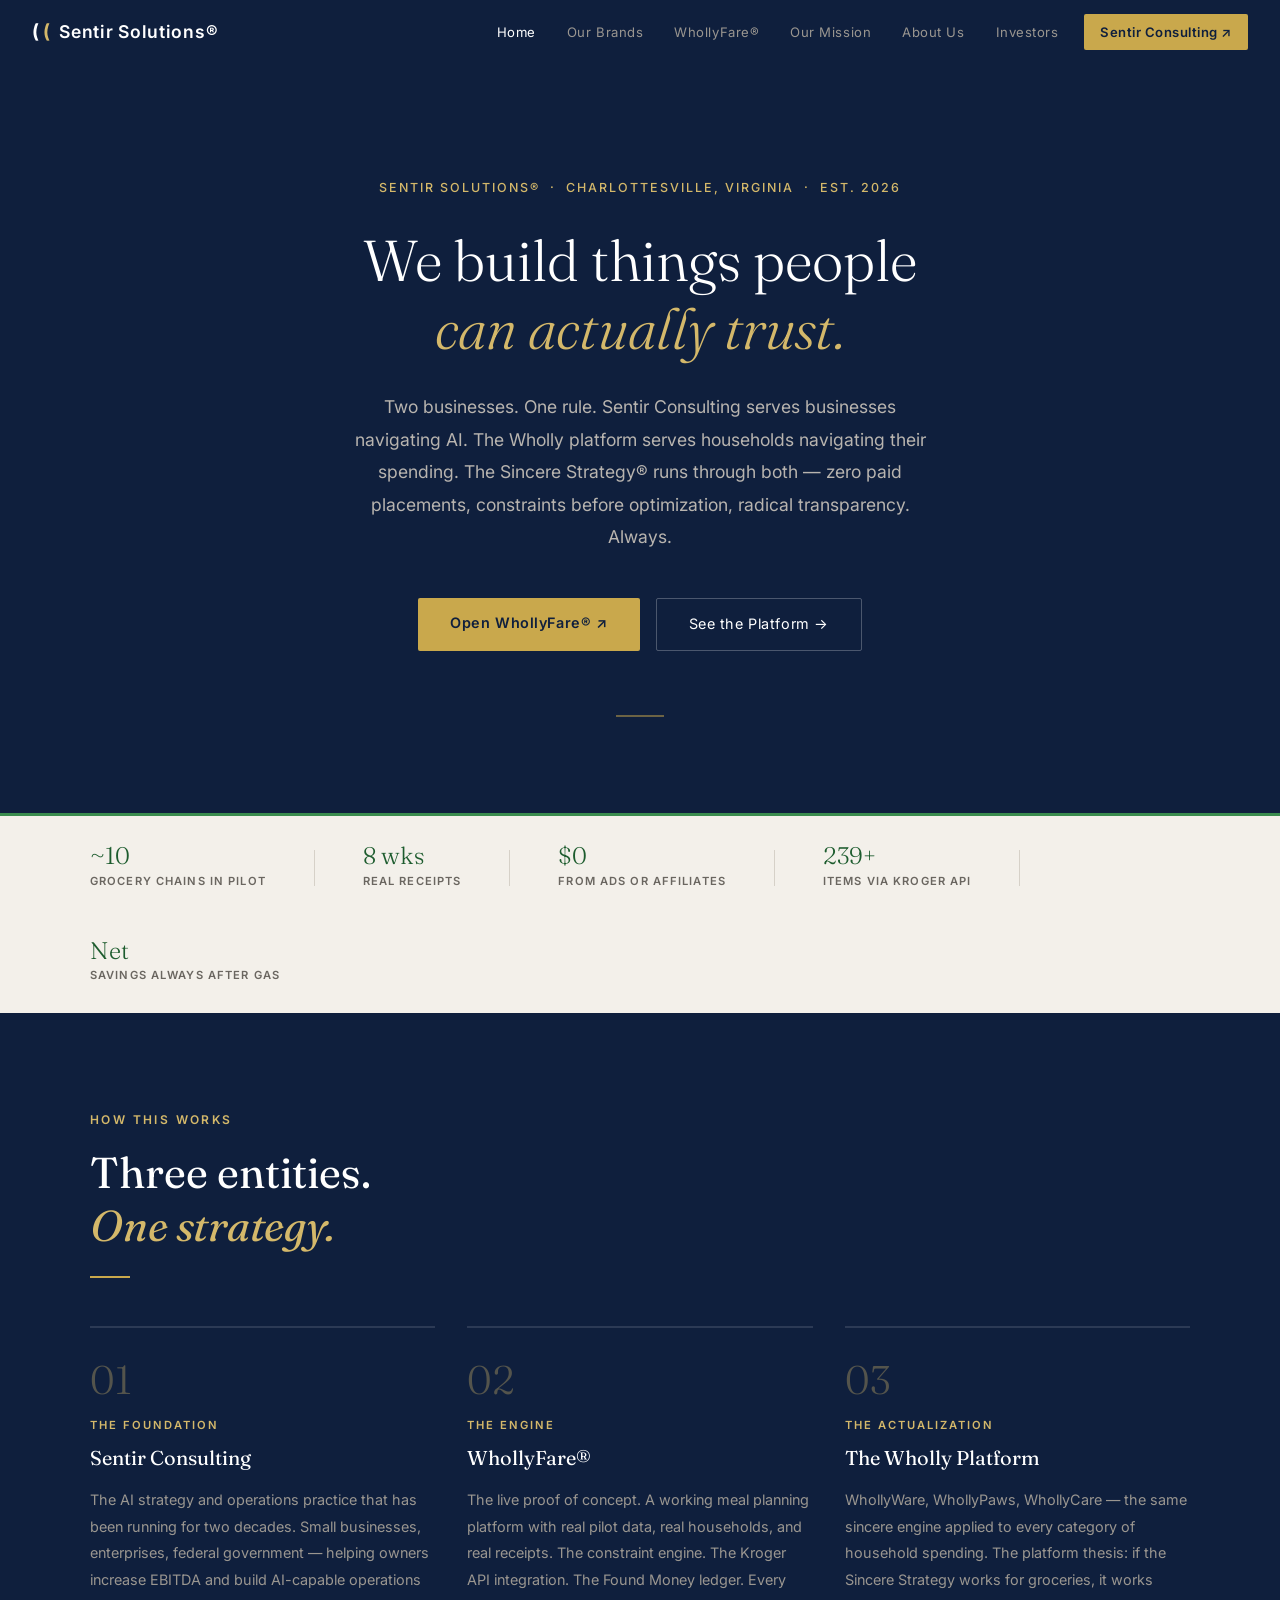
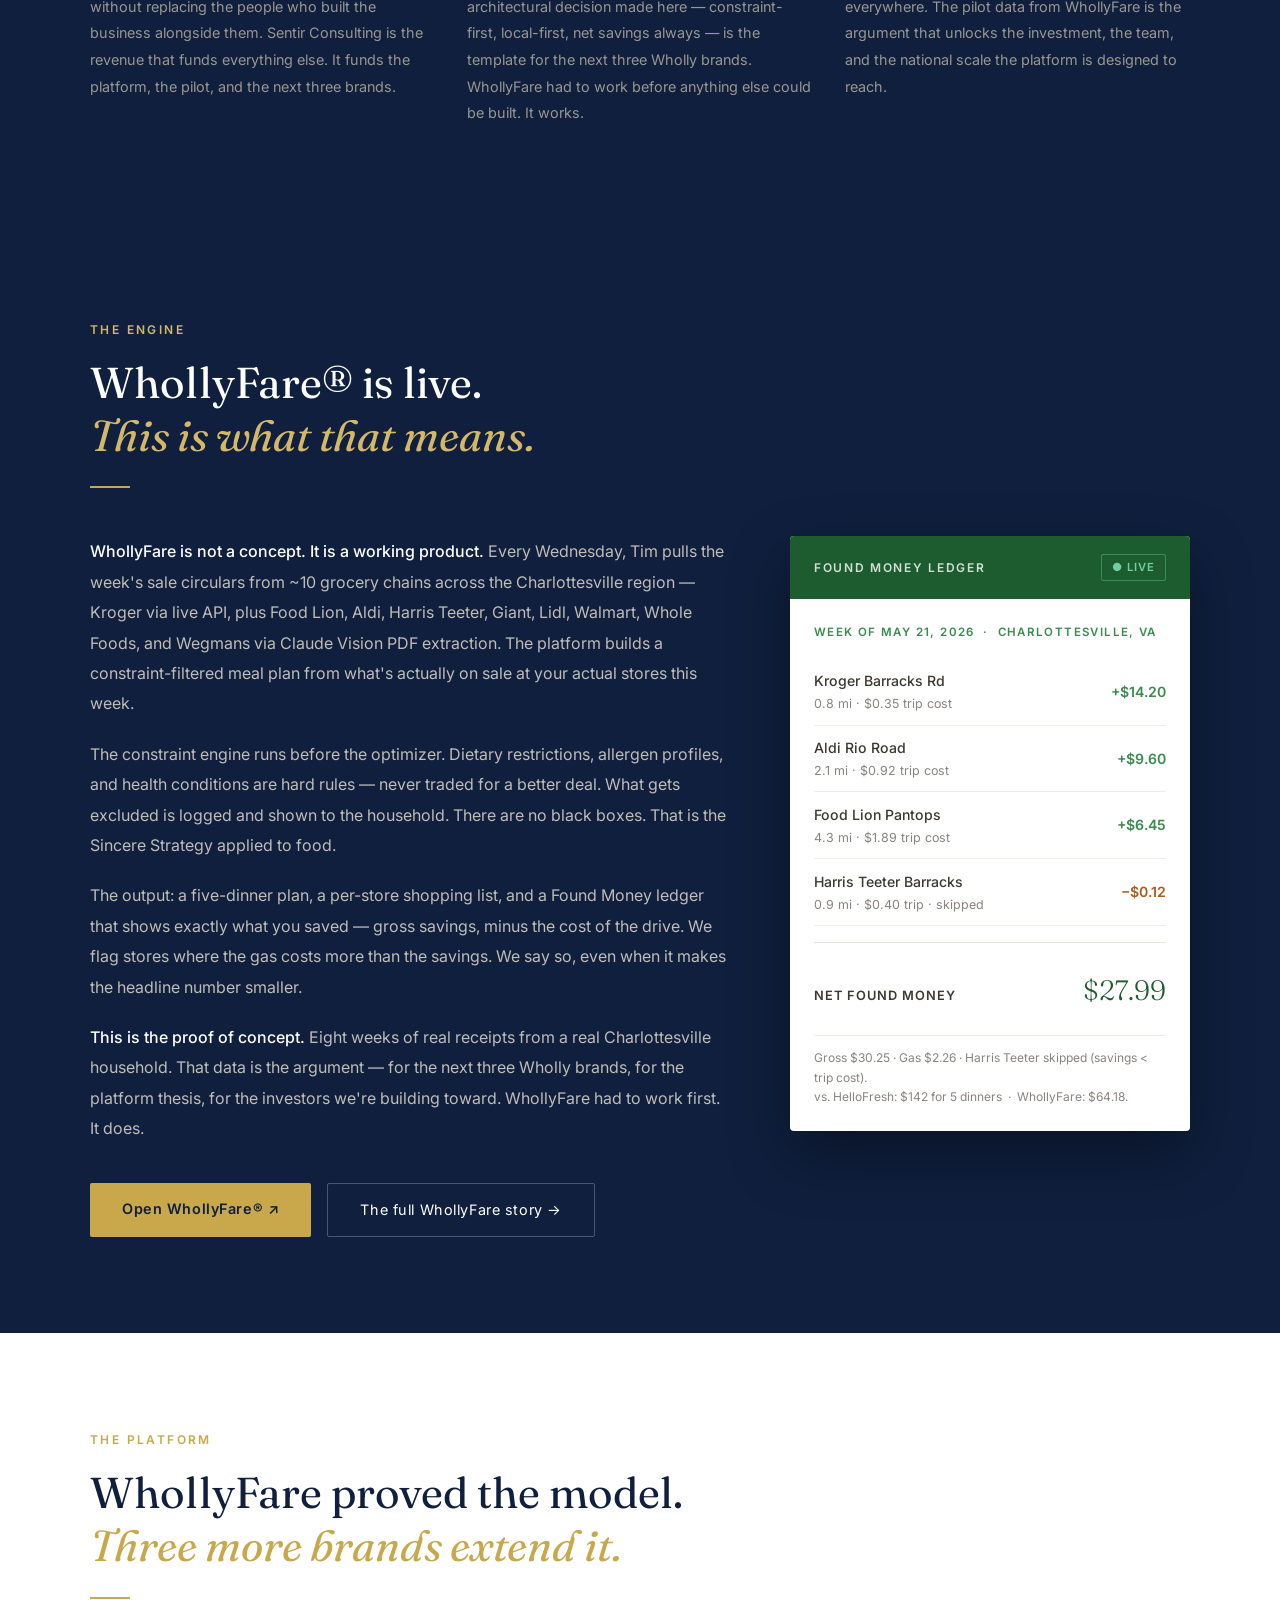
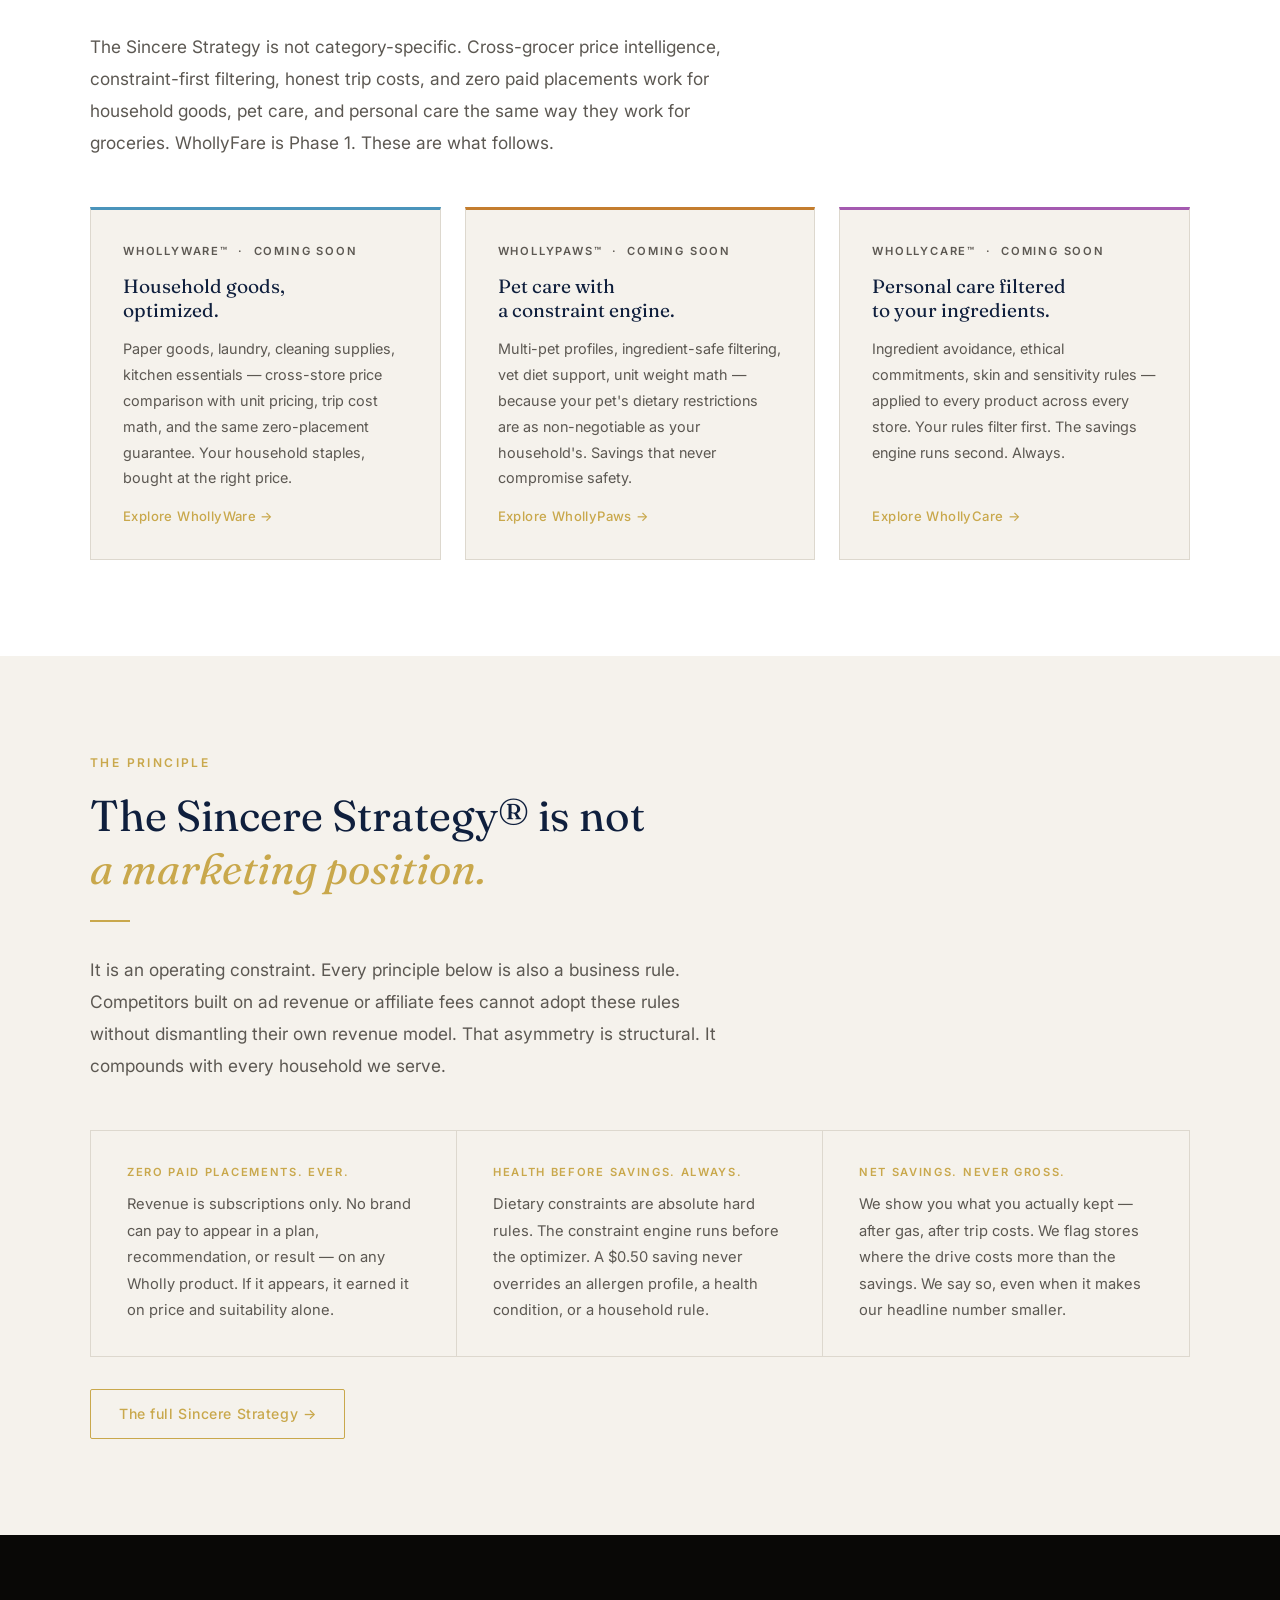
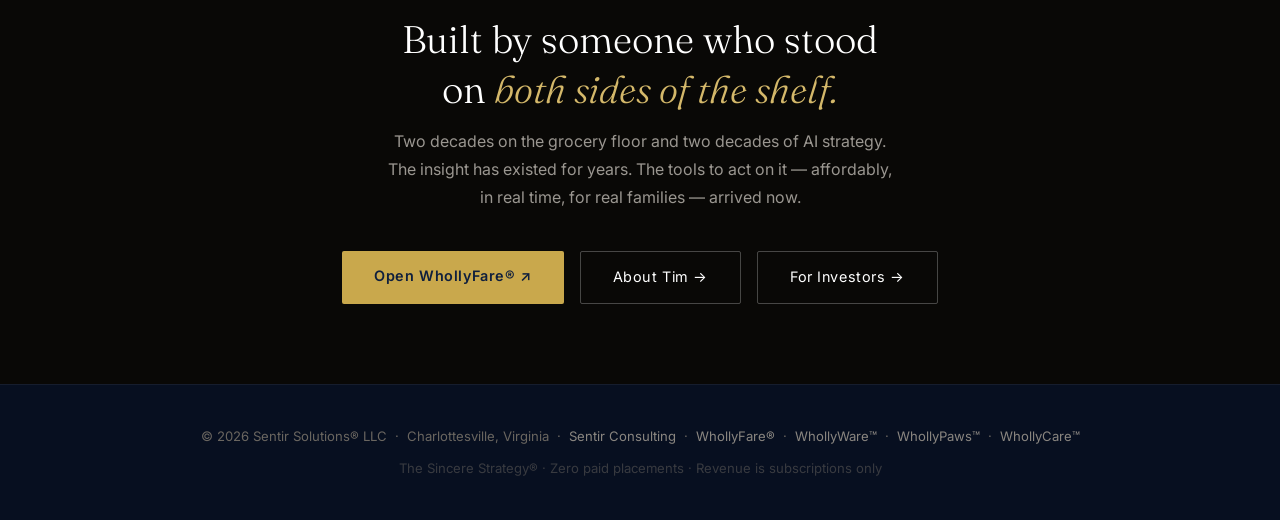
==== index.html @ 0b19262d "Mission: Magnifica Humanitas proof point — convergence, AI orchestrators, institutional knowledge ga" ====
<!DOCTYPE html>
<html lang="en">
<head>
  <meta charset="UTF-8" />
  <meta name="viewport" content="width=device-width, initial-scale=1.0" />
  <title>Sentir Solutions® — We build things people can actually trust.</title>
  <meta name="description" content="Two businesses. One rule. The Sincere Strategy® runs through both — zero paid placements, constraints before optimization, radical transparency. Always." />
  <link rel="preconnect" href="https://fonts.googleapis.com" />
  <link rel="preconnect" href="https://fonts.gstatic.com" crossorigin />
  <link href="https://fonts.googleapis.com/css2?family=Fraunces:ital,opsz,wght@0,9..144,300;0,9..144,400;0,9..144,600;1,9..144,300&family=Inter:wght@300;400;500;600&display=swap" rel="stylesheet" />
  <link rel="stylesheet" href="css/styles.css" />
  <link rel="stylesheet" href="css/spa.css" />
</head>
<body>

  <!-- NAV -->
  <nav>
    <a class="nav-logo" href="#" data-section="home">
      <span class="mark-pipe1">(</span><span class="mark-pipe2">(</span> Sentir Solutions®
    </a>
    <div class="nav-links">
      <a href="#" class="nav-link active" data-section="home">Home</a>
      <a href="#" class="nav-link" data-section="brands">Our Brands</a>
      <a href="#" class="nav-link" data-section="whollyfare">WhollyFare®</a>
      <a href="#" class="nav-link" data-section="mission">Our Mission</a>
      <a href="#" class="nav-link" data-section="about">About Us</a>
      <a href="#" class="nav-link" data-section="investors">Investors</a>
      <a href="https://sentirsolutions.github.io/sentir-consulting-site/" class="nav-link cta" target="_blank" rel="noopener">Sentir Consulting ↗</a>
    </div>
    <button class="nav-hamburger" id="nav-hamburger" aria-label="Open menu" aria-expanded="false">☰</button>
    <div class="nav-mobile-menu" id="nav-mobile-menu">
      <a href="#" data-section="home">Home</a>
      <a href="#" data-section="brands">Our Brands</a>
      <a href="#" data-section="whollyfare">WhollyFare®</a>
      <a href="#" data-section="mission">Our Mission</a>
      <a href="#" data-section="about">About Us</a>
      <a href="#" data-section="investors">Investors</a>
      <a href="https://sentirsolutions.github.io/sentir-consulting-site/" class="mob-cta" target="_blank" rel="noopener">Sentir Consulting ↗</a>
    </div>
  </nav>

  <!-- QUICK JUMP BAR (brands section only) -->
  <div class="quick-jump" id="quickJump">
    <span class="qj-label">Jump to</span>
    <a href="#brand-fare" class="qj-link fare">WhollyFare®</a>
    <a href="#brand-ware" class="qj-link ware">WhollyWare™</a>
    <a href="#brand-paws" class="qj-link paws">WhollyPaws™</a>
    <a href="#brand-care" class="qj-link care">WhollyCare™</a>
    <a href="#consulting" class="qj-link consulting">Consulting</a>
  </div>

  <!-- ═══════════════════════════════════════════
       HOME SECTION
  ═══════════════════════════════════════════ -->
  <div class="page-section active" id="section-home">
<!-- HERO -->
  <section class="hero">
    <p class="hero-eyebrow">Sentir Solutions® &nbsp;·&nbsp; Charlottesville, Virginia &nbsp;·&nbsp; Est. 2026</p>
    <h1>We build things people<br /><em>can actually trust.</em></h1>
    <p class="hero-sub">
      Two businesses. One rule. Sentir Consulting serves businesses navigating AI. The Wholly platform serves households navigating their spending. The Sincere Strategy® runs through both — zero paid placements, constraints before optimization, radical transparency. Always.
    </p>
    <div class="hero-actions">
      <a href="https://whollyfare-website-whlrpy4dnreymq3gbjjkup.streamlit.app/" class="btn-primary" target="_blank" rel="noopener">Open WhollyFare® ↗</a>
      <a href="whollyfare.html" class="btn-ghost">See the Platform →</a>
    </div>
    <div class="hero-rule"></div>
  </section>

  <!-- PILOT STATS BAR -->
  <div class="pilot-stats">
    <div class="container">
      <div class="pilot-stats-inner">
        <div class="pilot-stat">
          <span class="pilot-stat-number">~10</span>
          <span class="pilot-stat-label">Grocery Chains in Pilot</span>
        </div>
        <div class="pilot-stat-divider"></div>
        <div class="pilot-stat">
          <span class="pilot-stat-number">8 wks</span>
          <span class="pilot-stat-label">Real Receipts</span>
        </div>
        <div class="pilot-stat-divider"></div>
        <div class="pilot-stat">
          <span class="pilot-stat-number">$0</span>
          <span class="pilot-stat-label">From Ads or Affiliates</span>
        </div>
        <div class="pilot-stat-divider"></div>
        <div class="pilot-stat">
          <span class="pilot-stat-number">239+</span>
          <span class="pilot-stat-label">Items via Kroger API</span>
        </div>
        <div class="pilot-stat-divider"></div>
        <div class="pilot-stat">
          <span class="pilot-stat-number">Net</span>
          <span class="pilot-stat-label">Savings Always After Gas</span>
        </div>
      </div>
    </div>
  </div>

  <!-- THREE ENTITIES -->
  <section class="entities-section">
    <div class="container">
      <p class="section-label light fade-in">How This Works</p>
      <h2 class="light fade-in">Three entities.<br /><em>One strategy.</em></h2>
      <div class="divider fade-in"></div>
      <div class="entities-grid fade-in">
        <div class="entity-card">
          <div class="entity-number">01</div>
          <div class="entity-role">The Foundation</div>
          <div class="entity-name">Sentir Consulting</div>
          <p class="entity-desc">
            The AI strategy and operations practice that has been running for two decades. Small businesses, enterprises, federal government — helping owners increase EBITDA and build AI-capable operations without replacing the people who built the business alongside them. Sentir Consulting is the revenue that funds everything else. It funds the platform, the pilot, and the next three brands.
          </p>
        </div>
        <div class="entity-card">
          <div class="entity-number">02</div>
          <div class="entity-role">The Engine</div>
          <div class="entity-name">WhollyFare®</div>
          <p class="entity-desc">
            The live proof of concept. A working meal planning platform with real pilot data, real households, and real receipts. The constraint engine. The Kroger API integration. The Found Money ledger. Every architectural decision made here — constraint-first, local-first, net savings always — is the template for the next three Wholly brands. WhollyFare had to work before anything else could be built. It works.
          </p>
        </div>
        <div class="entity-card">
          <div class="entity-number">03</div>
          <div class="entity-role">The Actualization</div>
          <div class="entity-name">The Wholly Platform</div>
          <p class="entity-desc">
            WhollyWare, WhollyPaws, WhollyCare — the same sincere engine applied to every category of household spending. The platform thesis: if the Sincere Strategy works for groceries, it works everywhere. The pilot data from WhollyFare is the argument that unlocks the investment, the team, and the national scale the platform is designed to reach.
          </p>
        </div>
      </div>
    </div>
  </section>

  <!-- ENGINE SECTION -->
  <section class="engine-section">
    <div class="container">
      <p class="section-label light fade-in">The Engine</p>
      <h2 class="light fade-in">WhollyFare® is live.<br /><em>This is what that means.</em></h2>
      <div class="divider fade-in"></div>

      <div class="engine-grid fade-in">
        <div class="engine-narrative">
          <p>
            <strong>WhollyFare is not a concept. It is a working product.</strong> Every Wednesday,
            Tim pulls the week's sale circulars from ~10 grocery chains across the Charlottesville region —
            Kroger via live API, plus Food Lion, Aldi, Harris Teeter, Giant, Lidl, Walmart, Whole Foods, and Wegmans
            via Claude Vision PDF extraction. The platform
            builds a constraint-filtered meal plan from what's actually on sale at your actual stores
            this week.
          </p>
          <p>
            The constraint engine runs before the optimizer. Dietary restrictions, allergen profiles,
            and health conditions are hard rules — never traded for a better deal. What gets excluded
            is logged and shown to the household. There are no black boxes. That is the Sincere
            Strategy applied to food.
          </p>
          <p>
            The output: a five-dinner plan, a per-store shopping list, and a Found Money ledger that
            shows exactly what you saved — gross savings, minus the cost of the drive. We flag stores
            where the gas costs more than the savings. We say so, even when it makes the headline
            number smaller.
          </p>
          <p>
            <strong>This is the proof of concept.</strong> Eight weeks of real receipts from a real
            Charlottesville household. That data is the argument — for the next three Wholly brands,
            for the platform thesis, for the investors we're building toward. WhollyFare had to work
            first. It does.
          </p>
          <div class="engine-actions">
            <a href="https://whollyfare-website-whlrpy4dnreymq3gbjjkup.streamlit.app/" class="btn-primary" target="_blank" rel="noopener">Open WhollyFare® ↗</a>
            <a href="whollyfare.html" class="btn-ghost">The full WhollyFare story →</a>
          </div>
        </div>

        <!-- FOUND MONEY MOCK CARD -->
        <div>
          <div class="found-money-card">
            <div class="fmc-header">
              <span class="fmc-header-title">Found Money Ledger</span>
              <span class="fmc-header-badge">● Live</span>
            </div>
            <div class="fmc-body">
              <div class="fmc-week">Week of May 21, 2026 &nbsp;·&nbsp; Charlottesville, VA</div>
              <div class="fmc-row">
                <div>
                  <div class="fmc-store">Kroger Barracks Rd</div>
                  <div class="fmc-detail">0.8 mi · $0.35 trip cost</div>
                </div>
                <div class="fmc-savings">+$14.20</div>
              </div>
              <div class="fmc-row">
                <div>
                  <div class="fmc-store">Aldi Rio Road</div>
                  <div class="fmc-detail">2.1 mi · $0.92 trip cost</div>
                </div>
                <div class="fmc-savings">+$9.60</div>
              </div>
              <div class="fmc-row">
                <div>
                  <div class="fmc-store">Food Lion Pantops</div>
                  <div class="fmc-detail">4.3 mi · $1.89 trip cost</div>
                </div>
                <div class="fmc-savings">+$6.45</div>
              </div>
              <div class="fmc-row">
                <div>
                  <div class="fmc-store">Harris Teeter Barracks</div>
                  <div class="fmc-detail">0.9 mi · $0.40 trip · skipped</div>
                </div>
                <div class="fmc-savings negative">−$0.12</div>
              </div>
              <div class="fmc-divider"></div>
              <div class="fmc-total-row">
                <span class="fmc-total-label">Net Found Money</span>
                <span class="fmc-total-amount">$27.99</span>
              </div>
              <div class="fmc-subtext">
                Gross $30.25 · Gas $2.26 · Harris Teeter skipped (savings &lt; trip cost).<br/>
                vs. HelloFresh: $142 for 5 dinners &nbsp;·&nbsp; WhollyFare: $64.18.
              </div>
            </div>
          </div>
        </div>
      </div>
    </div>
  </section>

  <!-- PLATFORM BRANDS -->
  <section class="platform-section">
    <div class="container">
      <p class="section-label fade-in">The Platform</p>
      <h2 class="fade-in">WhollyFare proved the model.<br /><em>Three more brands extend it.</em></h2>
      <div class="divider fade-in"></div>
      <p class="lead fade-in">
        The Sincere Strategy is not category-specific. Cross-grocer price intelligence, constraint-first filtering, honest trip costs, and zero paid placements work for household goods, pet care, and personal care the same way they work for groceries. WhollyFare is Phase 1. These are what follows.
      </p>
      <div class="platform-grid fade-in">
        <div class="platform-card ware">
          <span class="platform-tag">WhollyWare™ &nbsp;·&nbsp; Coming Soon</span>
          <h3>Household goods,<br />optimized.</h3>
          <p>Paper goods, laundry, cleaning supplies, kitchen essentials — cross-store price comparison with unit pricing, trip cost math, and the same zero-placement guarantee. Your household staples, bought at the right price.</p>
          <a href="whollyware/" class="platform-link" target="_blank" rel="noopener">Explore WhollyWare →</a>
        </div>
        <div class="platform-card paws">
          <span class="platform-tag">WhollyPaws™ &nbsp;·&nbsp; Coming Soon</span>
          <h3>Pet care with<br />a constraint engine.</h3>
          <p>Multi-pet profiles, ingredient-safe filtering, vet diet support, unit weight math — because your pet's dietary restrictions are as non-negotiable as your household's. Savings that never compromise safety.</p>
          <a href="whollypaws/" class="platform-link" target="_blank" rel="noopener">Explore WhollyPaws →</a>
        </div>
        <div class="platform-card care">
          <span class="platform-tag">WhollyCare™ &nbsp;·&nbsp; Coming Soon</span>
          <h3>Personal care filtered<br />to your ingredients.</h3>
          <p>Ingredient avoidance, ethical commitments, skin and sensitivity rules — applied to every product across every store. Your rules filter first. The savings engine runs second. Always.</p>
          <a href="whollycare/" class="platform-link" target="_blank" rel="noopener">Explore WhollyCare →</a>
        </div>
      </div>
    </div>
  </section>

  <!-- SINCERE STRATEGY CALLOUT -->
  <section class="sincere-callout">
    <div class="container">
      <p class="section-label fade-in">The Principle</p>
      <h2 class="fade-in">The Sincere Strategy® is not<br /><em>a marketing position.</em></h2>
      <div class="divider fade-in"></div>
      <p class="lead fade-in">
        It is an operating constraint. Every principle below is also a business rule. Competitors built on ad revenue or affiliate fees cannot adopt these rules without dismantling their own revenue model. That asymmetry is structural. It compounds with every household we serve.
      </p>
      <div class="sincere-bar fade-in">
        <div class="sincere-item">
          <div class="sincere-item-label">Zero Paid Placements. Ever.</div>
          <p>Revenue is subscriptions only. No brand can pay to appear in a plan, recommendation, or result — on any Wholly product. If it appears, it earned it on price and suitability alone.</p>
        </div>
        <div class="sincere-item">
          <div class="sincere-item-label">Health Before Savings. Always.</div>
          <p>Dietary constraints are absolute hard rules. The constraint engine runs before the optimizer. A $0.50 saving never overrides an allergen profile, a health condition, or a household rule.</p>
        </div>
        <div class="sincere-item">
          <div class="sincere-item-label">Net Savings. Never Gross.</div>
          <p>We show you what you actually kept — after gas, after trip costs. We flag stores where the drive costs more than the savings. We say so, even when it makes our headline number smaller.</p>
        </div>
      </div>
      <div style="margin-top:2rem;" class="fade-in">
        <a href="mission.html" class="btn-outline">The full Sincere Strategy →</a>
      </div>
    </div>
  </section>

  <!-- CLOSING CTA -->
  <section class="cta-section">
    <h2>Built by someone who stood<br />on <em>both sides of the shelf.</em></h2>
    <p>Two decades on the grocery floor and two decades of AI strategy. The insight has existed for years. The tools to act on it — affordably, in real time, for real families — arrived now.</p>
    <div class="cta-pair">
      <a href="https://whollyfare-website-whlrpy4dnreymq3gbjjkup.streamlit.app/" class="btn-primary" target="_blank" rel="noopener">Open WhollyFare® ↗</a>
      <a href="about.html" class="btn-ghost">About Tim →</a>
      <a href="investors.html" class="btn-ghost">For Investors →</a>
    </div>
  </section>
  </div>

  <!-- ═══════════════════════════════════════════
       BRANDS SECTION
  ═══════════════════════════════════════════ -->
  <div class="page-section" id="section-brands">
<!-- QUICK JUMP BAR -->
  <div class="quick-jump" id="quickJump">
    <span class="qj-label">Jump to</span>
    <a href="#brand-fare" class="qj-link fare">WhollyFare®</a>
    <a href="#brand-ware" class="qj-link ware">WhollyWare™</a>
    <a href="#brand-paws" class="qj-link paws">WhollyPaws™</a>
    <a href="#brand-care" class="qj-link care">WhollyCare™</a>
    <a href="#consulting" class="qj-link consulting">Consulting</a>
  </div>

  <!-- HERO -->
  <section class="hero">
    <p class="hero-eyebrow">Sentir Solutions® &nbsp;·&nbsp; The Wholly Platform &nbsp;·&nbsp; Four Brands, One Engine</p>
    <h1>The Sincere Strategy®<br /><em>applied to every shelf in the house.</em></h1>
    <p class="hero-sub">
      Prices aren't coming down. Your bills can. The Wholly Brands are the actualization of the Sincere Strategy® — one for every category of household spend. Not just groceries. Every shelf. WhollyFare proved the model works. WhollyWare, WhollyPaws, and WhollyCare carry it to the rest of your life.
    </p>
    <div class="hero-actions">
      <a href="#org-tree" class="btn-primary">See the Platform Map</a>
      <a href="#consumer-brands" class="btn-ghost">Full Brand Details</a>
    </div>
    <div class="hero-rule"></div>
  </section>

  <!-- ORG TREE -->
  <section id="org-tree" class="tree-section">
    <div class="container">
      <p class="section-label fade-in">Platform Map</p>
      <h2 class="fade-in">The complete entity map.<br /><em>Click any node to visit.</em></h2>
      <div class="divider fade-in"></div>

      <div class="org-wrap fade-in">
        <!-- SVG: connector lines only. Nodes are HTML overlaid on top. -->
        <!-- ViewBox: 900 × 460. Node grid:
             Root         x=300 y=10  w=300 h=80  → center-bottom (450, 90)
             Consulting   x=30  y=168 w=240 h=80  → center-top (150, 168)
             Platform hub x=320 y=168 w=320 h=80  → center-top (480, 168), center-bottom (480, 248)
             WhollyFare   x=190 y=320 w=160 h=120 → center-top (270, 320)
             WhollyWare   x=360 y=320 w=160 h=120 → center-top (440, 320)
             WhollyPaws   x=530 y=320 w=160 h=120 → center-top (610, 320)
             WhollyCare   x=700 y=320 w=160 h=120 → center-top (780, 320)  -->
        <svg class="org-svg" viewBox="0 0 900 460" xmlns="http://www.w3.org/2000/svg">
          <!-- Root → junction -->
          <line x1="450" y1="90" x2="450" y2="130" stroke="#4A4540" stroke-width="1.5"/>
          <!-- Junction horizontal: consulting ← → platform -->
          <line x1="150" y1="130" x2="480" y2="130" stroke="#4A4540" stroke-width="1.5"/>
          <!-- Junction → Consulting -->
          <line x1="150" y1="130" x2="150" y2="168" stroke="#4A4540" stroke-width="1.5"/>
          <!-- Junction → Platform hub -->
          <line x1="480" y1="130" x2="480" y2="168" stroke="#4A4540" stroke-width="1.5"/>
          <!-- Platform hub → brand junction -->
          <line x1="480" y1="248" x2="480" y2="290" stroke="#4A4540" stroke-width="1.5"/>
          <!-- Brand horizontal -->
          <line x1="270" y1="290" x2="780" y2="290" stroke="#4A4540" stroke-width="1.5"/>
          <!-- Brand drops (colour-coded) -->
          <line x1="270" y1="290" x2="270" y2="320" stroke="#3A8C4E" stroke-width="1.5"/>
          <line x1="440" y1="290" x2="440" y2="320" stroke="#4A94BB" stroke-width="1.5"/>
          <line x1="610" y1="290" x2="610" y2="320" stroke="#C47D2E" stroke-width="1.5"/>
          <line x1="780" y1="290" x2="780" y2="320" stroke="#A45AB0" stroke-width="1.5"/>
        </svg>

        <!-- ROOT: Sentir Solutions® (non-clickable hub) -->
        <div class="on on-root">
          <span class="on-label">Sentir Solutions®</span>
          <span class="on-sub">Holding Company</span>
        </div>

        <!-- CONSULTING -->
        <a class="on on-consulting" href="https://sentirsolutions.github.io/sentir-consulting-site/" target="_blank" rel="noopener" title="Visit Sentir Consulting">
          <span class="on-status">● Live</span>
          <span class="on-label">Sentir Consulting</span>
          <span class="on-sub">AI Strategy Practice</span>
          <span class="on-visit">sentirsolutions.github.io/sentir-consulting-site ↗</span>
        </a>

        <!-- WHOLLY PLATFORM HUB (non-clickable) -->
        <div class="on on-platform">
          <span class="on-label">The Wholly Platform</span>
          <span class="on-sub">Consumer Brands</span>
        </div>

        <!-- WHOLLYFARE -->
        <a class="on on-brand on-fare" href="https://whollyfare-website-whlrpy4dnreymq3gbjjkup.streamlit.app/" target="_blank" rel="noopener" title="Open WhollyFare®">
          <span class="on-status">● Live</span>
          <span class="on-label">WhollyFare®</span>
          <span class="on-sub">Meals &amp; Groceries</span>
          <span class="on-visit">Open app ↗</span>
        </a>

        <!-- WHOLLYWARE -->
        <a class="on on-brand on-ware" href="whollyware/" target="_blank" rel="noopener" title="WhollyWare™">
          <span class="on-status">Coming Soon</span>
          <span class="on-label">WhollyWare™</span>
          <span class="on-sub">Household Goods</span>
          <span class="on-visit">Preview ↗</span>
        </a>

        <!-- WHOLLYPAWS -->
        <a class="on on-brand on-paws" href="whollypaws/" target="_blank" rel="noopener" title="WhollyPaws™">
          <span class="on-status">Coming Soon</span>
          <span class="on-label">WhollyPaws™</span>
          <span class="on-sub">Pet Care</span>
          <span class="on-visit">Preview ↗</span>
        </a>

        <!-- WHOLLYCARE -->
        <a class="on on-brand on-care" href="whollycare/" target="_blank" rel="noopener" title="WhollyCare™">
          <span class="on-status">Coming Soon</span>
          <span class="on-label">WhollyCare™</span>
          <span class="on-sub">Personal Care</span>
          <span class="on-visit">Preview ↗</span>
        </a>
      </div>

      <!-- Mobile fallback -->
      <div class="tree-mobile-list fade-in">
        <a class="tml-link" href="https://sentirsolutions.github.io/sentir-consulting-site/" target="_blank" rel="noopener">
          <div><div class="tml-name">Sentir Consulting</div><div class="tml-sub">AI Strategy Practice · Live</div></div>
          <span class="tml-arrow">↗</span>
        </a>
        <a class="tml-link" href="https://whollyfare-website-whlrpy4dnreymq3gbjjkup.streamlit.app/" target="_blank" rel="noopener">
          <div><div class="tml-name">WhollyFare®</div><div class="tml-sub">Meals &amp; Groceries · Live</div></div>
          <span class="tml-arrow">↗</span>
        </a>
        <a class="tml-link" href="whollyware/" target="_blank" rel="noopener">
          <div><div class="tml-name">WhollyWare™</div><div class="tml-sub">Household Goods · Coming Soon</div></div>
          <span class="tml-arrow">↗</span>
        </a>
        <a class="tml-link" href="whollypaws/" target="_blank" rel="noopener">
          <div><div class="tml-name">WhollyPaws™</div><div class="tml-sub">Pet Care · Coming Soon</div></div>
          <span class="tml-arrow">↗</span>
        </a>
        <a class="tml-link" href="whollycare/" target="_blank" rel="noopener">
          <div><div class="tml-name">WhollyCare™</div><div class="tml-sub">Personal Care · Coming Soon</div></div>
          <span class="tml-arrow">↗</span>
        </a>
      </div>

      <p class="tree-hint fade-in">Scroll down for full brand details ↓</p>
    </div>
  </section>

  <!-- CONSUMER BRANDS SECTION -->
  <section id="consumer-brands">
    <div class="container">
      <p class="section-label fade-in">The Wholly Platform</p>
      <h2 class="fade-in">Four brands. One engine.<br /><em>Every category of household spending.</em></h2>
      <div class="divider fade-in"></div>
      <p class="lead fade-in">
        Four brands, one founding principle — the Sincere Strategy®. Each brand applies the same constraint engine — safety before savings, net costs always shown, zero paid placements.
      </p>

      <!-- BRAND CARDS -->
      <div class="brand-cards">

        <div class="brand-card" id="brand-fare">
          <div class="brand-card-header fare-header">
            <div class="brand-card-mark">
              <svg viewBox="0 0 48 48" fill="none" xmlns="http://www.w3.org/2000/svg">
                <path d="M24 6 C24 6 14 14 14 24 C14 30 18 36 24 42 C30 36 34 30 34 24 C34 14 24 6 24 6Z" stroke="white" stroke-width="2" fill="none"/>
                <line x1="24" y1="20" x2="24" y2="40" stroke="white" stroke-width="1.5"/>
                <line x1="20" y1="26" x2="28" y2="26" stroke="white" stroke-width="1.5"/>
              </svg>
            </div>
            <div>
              <div class="brand-card-name">WhollyFare®</div>
              <div class="brand-card-tagline">The meal plan that pays you back.</div>
            </div>
            <div class="brand-card-status live">Live</div>
          </div>
          <div class="brand-card-body">
            <p>WhollyFare® builds a weekly dinner plan from your local grocery stores' actual sale circulars — cross-comparing Kroger, Food Lion, Aldi, and Harris Teeter. Net savings after gas costs. Health constraints are hard rules, never traded for a lower price. The engine is running.</p>
            <div class="brand-card-stats">
              <div class="brand-stat"><span class="brand-stat-num">4</span><span class="brand-stat-label">stores compared</span></div>
              <div class="brand-stat"><span class="brand-stat-num">8+</span><span class="brand-stat-label">weeks of live data</span></div>
              <div class="brand-stat"><span class="brand-stat-num">~$78</span><span class="brand-stat-label">weekly vs. HelloFresh</span></div>
            </div>
          </div>
          <div class="brand-card-footer">
            <a href="https://whollyfare-website-whlrpy4dnreymq3gbjjkup.streamlit.app/" class="brand-btn" target="_blank" rel="noopener">Open App →</a>
            <a href="whollyfare.html" class="brand-btn-ghost">Platform view →</a>
          </div>
        </div>

        <div class="brand-card" id="brand-ware">
          <div class="brand-card-header ware-header">
            <div class="brand-card-mark">
              <svg viewBox="0 0 48 48" fill="none" xmlns="http://www.w3.org/2000/svg">
                <polyline points="6,26 24,8 42,26" stroke="white" stroke-width="3" stroke-linecap="round" stroke-linejoin="round"/>
                <rect x="12" y="25" width="24" height="16" rx="1" stroke="white" stroke-width="2.5" fill="none"/>
                <rect x="19" y="30" width="10" height="11" rx="1" stroke="white" stroke-width="2" fill="none"/>
              </svg>
            </div>
            <div>
              <div class="brand-card-name">WhollyWare™</div>
              <div class="brand-card-tagline">The household staple plan that pays you back.</div>
            </div>
            <div class="brand-card-status coming-soon">Coming Soon</div>
          </div>
          <div class="brand-card-body">
            <p>WhollyWare cross-compares prices for household staples — paper goods, laundry, cleaning supplies, personal care — across Walmart, Target, Costco, Kroger, and Dollar General. The stuff you buy every week and never comparison-shop. Net savings after gas. Always.</p>
            <div class="brand-card-stats">
              <div class="brand-stat"><span class="brand-stat-num">12+</span><span class="brand-stat-label">categories tracked</span></div>
              <div class="brand-stat"><span class="brand-stat-num">5</span><span class="brand-stat-label">retailers compared</span></div>
              <div class="brand-stat"><span class="brand-stat-num">$5–17</span><span class="brand-stat-label">per month</span></div>
            </div>
          </div>
          <div class="brand-card-footer">
            <a href="whollyware/" class="brand-btn" target="_blank" rel="noopener">Learn More →</a>
          </div>
        </div>

        <div class="brand-card" id="brand-paws">
          <div class="brand-card-header paws-header">
            <div class="brand-card-mark">
              <svg viewBox="0 0 48 48" fill="none" xmlns="http://www.w3.org/2000/svg">
                <ellipse cx="24" cy="31" rx="11" ry="10" fill="white" opacity="0.9"/>
                <ellipse cx="11" cy="20" rx="4.5" ry="6" fill="white" opacity="0.7"/>
                <ellipse cx="19" cy="14.5" rx="4.5" ry="6" fill="white" opacity="0.7"/>
                <ellipse cx="29" cy="14.5" rx="4.5" ry="6" fill="white" opacity="0.7"/>
                <ellipse cx="37" cy="20" rx="4.5" ry="6" fill="white" opacity="0.7"/>
              </svg>
            </div>
            <div>
              <div class="brand-card-name">WhollyPaws™</div>
              <div class="brand-card-tagline">The pet care plan that puts health first.</div>
            </div>
            <div class="brand-card-status coming-soon">Coming Soon</div>
          </div>
          <div class="brand-card-body">
            <p>WhollyPaws finds the best prices on pet food and supplies — filtered for your pet's specific dietary needs, breed requirements, and vet-prescribed diets. Hard ingredient constraints, never traded for a lower price. Net savings after delivery or gas.</p>
            <div class="brand-card-stats">
              <div class="brand-stat"><span class="brand-stat-num">8+</span><span class="brand-stat-label">pet categories</span></div>
              <div class="brand-stat"><span class="brand-stat-num">6</span><span class="brand-stat-label">retailers compared</span></div>
              <div class="brand-stat"><span class="brand-stat-num">$4–14</span><span class="brand-stat-label">per month</span></div>
            </div>
          </div>
          <div class="brand-card-footer">
            <a href="whollypaws/" class="brand-btn" target="_blank" rel="noopener">Learn More →</a>
          </div>
        </div>

        <div class="brand-card" id="brand-care">
          <div class="brand-card-header care-header">
            <div class="brand-card-mark">
              <svg viewBox="0 0 48 48" fill="none" xmlns="http://www.w3.org/2000/svg">
                <path d="M18 42 Q10 28 18 12 Q30 4 44 10 Q42 26 30 36 Q24 40 18 42Z" fill="white" opacity="0.9"/>
                <path d="M8 34 Q4 26 9 19 Q13 26 8 34Z" fill="white" opacity="0.6"/>
              </svg>
            </div>
            <div>
              <div class="brand-card-name">WhollyCare™</div>
              <div class="brand-card-tagline">Personal care that's actually personal.</div>
            </div>
            <div class="brand-card-status coming-soon">Coming Soon</div>
          </div>
          <div class="brand-card-body">
            <p>WhollyCare cross-compares personal care and beauty prices across CVS, Walgreens, Target, Ulta, and Walmart — filtered by your skin sensitivities, ingredient exclusions, and values (cruelty-free, vegan, etc.). The beauty industry hides conflicts. WhollyCare surfaces them.</p>
            <div class="brand-card-stats">
              <div class="brand-stat"><span class="brand-stat-num">10+</span><span class="brand-stat-label">care categories</span></div>
              <div class="brand-stat"><span class="brand-stat-num">5</span><span class="brand-stat-label">retailers compared</span></div>
              <div class="brand-stat"><span class="brand-stat-num">$4–14</span><span class="brand-stat-label">per month</span></div>
            </div>
          </div>
          <div class="brand-card-footer">
            <a href="whollycare/" class="brand-btn" target="_blank" rel="noopener">Learn More →</a>
          </div>
        </div>

      </div>
    </div>
  </section>

  <!-- SINCERE STRATEGY -->
  <section class="sincere-section">
    <div class="container">
      <p class="section-label fade-in">The Sincere Strategy®</p>
      <h2 class="fade-in">One founding principle.<br /><em>Every brand. No exceptions.</em></h2>
      <div class="divider fade-in"></div>
      <div class="sincere-grid fade-in">
        <div class="sincere-item">
          <div class="sincere-num">01</div>
          <div class="sincere-title">Zero paid placements</div>
          <div class="sincere-body">No brand pays to appear in results across any Wholly product. Revenue is subscriptions only.</div>
        </div>
        <div class="sincere-item">
          <div class="sincere-num">02</div>
          <div class="sincere-title">Safety before savings</div>
          <div class="sincere-body">Health and ingredient constraints run before price comparison — in every product, for every household.</div>
        </div>
        <div class="sincere-item">
          <div class="sincere-num">03</div>
          <div class="sincere-title">Net savings, always</div>
          <div class="sincere-body">Gas and delivery costs are in the math. Gross savings is not the number that matters.</div>
        </div>
        <div class="sincere-item">
          <div class="sincere-num">04</div>
          <div class="sincere-title">Radical transparency</div>
          <div class="sincere-body">Every rejection is logged and shown to the user. You see exactly why a product didn't appear.</div>
        </div>
        <div class="sincere-item">
          <div class="sincere-num">05</div>
          <div class="sincere-title">No data sales</div>
          <div class="sincere-body">Your household data is never sold, shared, or used for targeting. It is yours. Period.</div>
        </div>
        <div class="sincere-item">
          <div class="sincere-num">06</div>
          <div class="sincere-title">Local-first</div>
          <div class="sincere-body">Plans and comparisons are built from your actual stores' actual prices. Not national averages.</div>
        </div>
      </div>
    </div>
  </section>
  </div>

  <!-- ═══════════════════════════════════════════
       WHOLLYFARE SECTION
  ═══════════════════════════════════════════ -->
  <div class="page-section" id="section-whollyfare">
<!-- HERO -->
  <section class="hero">
    <p class="hero-eyebrow">WhollyFare® &nbsp;·&nbsp; The Engine &nbsp;·&nbsp; Live · Charlottesville, VA</p>
    <h1>"The meal plan<br />that pays<br /><em>you back."</em></h1>
    <p class="hero-sub">
      Prices aren't coming down. Your grocery bill can. WhollyFare® is the proof — live, in the real world, with real families, at real stores. It had to be built first. It had to work first. It does. Everything else follows from this.
    </p>
    <div class="hero-actions">
      <a href="https://whollyfare-website-whlrpy4dnreymq3gbjjkup.streamlit.app/" class="btn-primary" target="_blank" rel="noopener">Open WhollyFare® ↗</a>
      <a href="#how" class="btn-ghost">How It Works</a>
    </div>
    <div class="hero-rule"></div>
  </section>

  <!-- HOW IT WORKS -->
  <section id="how" class="how-section">
    <div class="container">
      <p class="section-label fade-in">The Workflow</p>
      <h2 class="fade-in">From sale circular<br /><em>to dinner table.</em></h2>
      <div class="divider fade-in"></div>
      <div class="steps-grid fade-in">
        <div class="step">
          <div class="step-num">01</div>
          <h4>Circulars come in</h4>
          <p>Every Wednesday, Tim pulls sale data from ~10 grocery chains across the Charlottesville region — Kroger via live API (239+ items), and Food Lion, Aldi, Harris Teeter, Giant, Lidl, Walmart, Whole Foods, and Wegmans via Claude Vision PDF extraction. What's on sale this week at your actual stores — not national averages, not estimates.</p>
        </div>
        <div class="step">
          <div class="step-num">02</div>
          <h4>Constraints run first</h4>
          <p>Before a single item reaches the optimizer, the constraint engine filters the full inventory against the household's dietary profile — allergens, diagnoses, lifestyle rules. Hard exclusions. No exceptions. Every rejection is logged.</p>
        </div>
        <div class="step">
          <div class="step-num">03</div>
          <h4>The plan is built</h4>
          <p>Five dinners, assembled from what passes constraints and is actually on sale this week. Protein variety enforced. Meal rationale shown. The Sunday Buy-Off lets households approve, swap, or skip each meal before anything gets locked.</p>
        </div>
        <div class="step">
          <div class="step-num">04</div>
          <h4>Found Money, honestly</h4>
          <p>The shopping list breaks down by store. The Found Money Ledger shows gross savings, trip costs (at $0.22/mile), and net savings. If a store's savings don't cover the drive, we flag it and suggest skipping. Gross numbers are never the headline.</p>
        </div>
        <div class="step">
          <div class="step-num">05</div>
          <h4>Pantry intelligence</h4>
          <p>WhollyFare tracks how often each pantry staple appears in your approved meal plans. When an item has been used enough times that a typical container would be running low — and it's on sale this week — it surfaces on your shopping list as a restock recommendation. The sale price is shown. The usage count is shown. No sponsored placements. No guessing. Just your cooking history and the current circular.</p>
        </div>
      </div>
    </div>
  </section>

  <!-- CONSTRAINT ENGINE -->
  <section class="constraint-section">
    <div class="container">
      <p class="section-label light fade-in">The Core</p>
      <h2 class="light fade-in">Safety before savings.<br /><em>Always. Without exception.</em></h2>
      <div class="divider fade-in"></div>
      <div class="constraint-grid fade-in">
        <div class="constraint-narrative">
          <p>
            <strong>The constraint engine is not a filter. It is a precondition.</strong> Before the meal planner sees a single sale item, every item in the week's circular has already passed through the household's dietary profile — allergens, health conditions, lifestyle exclusions, member-specific rules.
          </p>
          <p>
            This is not a toggle the user can switch off to see better deals. It is not a preference. It is a hard wall that runs every time, on every item, before any optimization happens. A family member's tree nut allergy is not traded for a cheaper dinner. A CKD patient's potassium restrictions are not relaxed to hit a savings target.
          </p>
          <p>
            <strong>Every rejection is logged and shown.</strong> If chicken breast was excluded because one member has a poultry sensitivity, that is surfaced. If a particular brand was rejected because it contains a listed allergen, the household sees it. Radical transparency is a founding commitment — there are no black boxes in how plans are built.
          </p>
          <p>
            This is also the architectural decision that makes the next three Wholly brands straightforward to build. The same constraint engine that handles dietary profiles handles ingredient exclusions in WhollyCare, vet diet restrictions in WhollyPaws, and any filter a household can define. The engine is the platform. WhollyFare is its first application.
          </p>
        </div>
        <!-- FILTER MOCK -->
        <div>
          <div class="filter-mock">
            <div class="fm-header">
              <div class="fm-header-title">This Week's Circular — Constraint Review</div>
            </div>
            <div class="fm-body">
              <div class="fm-week">Kroger Barracks Rd &nbsp;·&nbsp; May 21, 2026</div>
              <div class="fm-item">
                <div>
                  <div class="fm-item-name">Salmon Fillet, 1 lb</div>
                  <div class="fm-item-store">$6.99 sale · Seafood</div>
                </div>
                <div>
                  <div class="fm-badge pass">✓ Pass</div>
                </div>
              </div>
              <div class="fm-item">
                <div>
                  <div class="fm-item-name">Chicken Thighs, 3 lb</div>
                  <div class="fm-item-store">$5.49 sale · Poultry</div>
                </div>
                <div>
                  <div class="fm-badge pass">✓ Pass</div>
                </div>
              </div>
              <div class="fm-item">
                <div>
                  <div class="fm-item-name">Planters Mixed Nuts, 16 oz</div>
                  <div class="fm-item-store">$7.29 sale · Snacks</div>
                </div>
                <div>
                  <div>
                    <div class="fm-badge reject">✗ Rejected</div>
                    <div class="fm-reject-reason">Chas: tree nut allergy (profile rule)</div>
                  </div>
                </div>
              </div>
              <div class="fm-item">
                <div>
                  <div class="fm-item-name">Ground Turkey, 1 lb</div>
                  <div class="fm-item-store">$4.79 sale · Poultry</div>
                </div>
                <div>
                  <div class="fm-badge pass">✓ Pass</div>
                </div>
              </div>
              <div class="fm-item">
                <div>
                  <div class="fm-item-name">Dannon Greek Yogurt, 32 oz</div>
                  <div class="fm-item-store">$5.99 sale · Dairy</div>
                </div>
                <div>
                  <div>
                    <div class="fm-badge reject">✗ Rejected</div>
                    <div class="fm-reject-reason">Abby: dairy exclusion (lifestyle rule)</div>
                  </div>
                </div>
              </div>
              <div class="fm-divider"></div>
              <div class="fm-summary">
                <span>47 items reviewed</span>
                <span><strong>39 passed</strong> &nbsp;·&nbsp; 8 rejected</span>
              </div>
            </div>
          </div>
        </div>
      </div>
    </div>
  </section>

  <!-- THE PROOF -->
  <section class="proof-section">
    <div class="container">
      <p class="section-label fade-in">The Data</p>
      <h2 class="fade-in">Eight weeks of real receipts.<br /><em>The model works.</em></h2>
      <div class="divider fade-in"></div>
      <p class="lead fade-in">
        WhollyFare was not launched with projections. It was launched with a pilot — one household, ~10 major grocery chains, Charlottesville, Virginia. The goal was simple: generate undeniable Found Money data before building anything else. Here is what that looks like.
      </p>
      <div class="proof-grid fade-in">
        <div class="proof-callout">
          <h4>The Charlottesville Pilot</h4>
          <p>Tim Hislop, Abby, and Chas — three members, ~10 grocery chains, two dietary profiles in the constraint engine. Running since Phase 1 launch, tracked weekly. Real circulars, real receipts, real numbers.</p>
          <span class="proof-stat">~10 chains</span>
          <span class="proof-stat-label">Kroger · Food Lion · Aldi · Harris Teeter · Giant · Lidl · Walmart · Whole Foods · Wegmans +</span>
        </div>
        <div class="proof-callout">
          <h4>Cross-Grocer vs. Single-Store</h4>
          <p>The savings argument is simple: a meal plan built from ~10 stores' sale circulars, filtered for your household, finds deals no single-store shop can match. The cross-grocer optimizer finds the lowest available price for each ingredient across all participating stores — net of the trip cost to get there.</p>
          <span class="proof-stat">$0</span>
          <span class="proof-stat-label">Revenue from placements, affiliates, or data</span>
        </div>
        <div class="proof-callout">
          <h4>vs. HelloFresh (every week)</h4>
          <p>HelloFresh charges approximately $142 for five dinners for a family of three. WhollyFare's plan for the same week costs roughly $64 in groceries — using the same stores you already shop, with your own ingredients, from what's actually on sale. The ledger shows the gap, every week.</p>
          <span class="proof-stat">~$78</span>
          <span class="proof-stat-label">Typical weekly delta vs. HelloFresh (net)</span>
        </div>
        <div class="proof-callout">
          <h4>Why Phase 1 matters for investors</h4>
          <p>Investors in consumer platforms ask one question before any other: does this work in the real world, or only in a deck? Phase 1 exists to answer that question with receipts. Eight weeks of actual data from an actual household. That data is the argument that unlocks Phase 2, Phase 3, and the investment that scales the platform nationally.</p>
          <span class="proof-stat">239+</span>
          <span class="proof-stat-label">Items pulled via Kroger API in week one</span>
        </div>
      </div>
    </div>
  </section>

  <!-- WHAT IT UNLOCKS -->
  <section class="unlocks-section">
    <div class="container">
      <p class="section-label light fade-in">The Platform Thesis</p>
      <h2 class="light fade-in">If it works for food,<br /><em>it works everywhere.</em></h2>
      <div class="divider fade-in"></div>
      <p class="lead light fade-in">
        WhollyFare's architecture was designed from the start to be a platform, not a product. The constraint engine, the circular ingestion pipeline, the trip cost math, the Found Money ledger — none of these are food-specific. They are infrastructure. Here is what that infrastructure unlocks.
      </p>
      <div class="unlocks-grid fade-in">
        <div class="unlock-card">
          <div class="unlock-tag">WhollyWare™</div>
          <h4>Household goods,<br/>same engine.</h4>
          <p>Paper goods, laundry, cleaning supplies — the same circular ingestion, the same unit price comparison, the same trip cost math. Constraint filtering applied to ingredient exclusions and brand ethics instead of dietary rules. Phase 2.</p>
        </div>
        <div class="unlock-card">
          <div class="unlock-tag">WhollyPaws™</div>
          <h4>Pet care, constraint-first.</h4>
          <p>Multi-pet profiles, vet diet support, ingredient-safe filtering. The constraint engine handles pet dietary restrictions the same way it handles household member allergens — as hard rules that never bend for savings. Phase 2.</p>
        </div>
        <div class="unlock-card">
          <div class="unlock-tag">WhollyCare™</div>
          <h4>Personal care, filtered<br/>to your ingredients.</h4>
          <p>Ingredient avoidance, ethical commitments, skin and sensitivity rules — the constraint engine knows your profile. It filters every product at every store against your rules before the savings engine runs. Phase 2.</p>
        </div>
        <div class="unlock-card">
          <div class="unlock-tag">Phase 3 · Regional Scale</div>
          <h4>Automated circular parsing<br/>at scale.</h4>
          <p>The manual + PDF extraction workflow is a POC scaffold. Phase 3 replaces it with automated circular parsing, direct retail data feeds, and a React + FastAPI backend that scales to 15+ chains and 50,000+ households.</p>
        </div>
        <div class="unlock-card">
          <div class="unlock-tag">Phase 4 · Series A</div>
          <h4>National. 50,000+<br/>households.</h4>
          <p>Receipt auto-capture, preference learning, delivery hub integration (Instacart, Shipt), community sharing. $2M+ ARR milestone. The platform thesis proven at scale — not just one household in Charlottesville.</p>
        </div>
        <div class="unlock-card">
          <div class="unlock-tag">Phase 5 · Wholesale</div>
          <h4>Costco. Sam's Club.<br/>Amazon Fresh.</h4>
          <p>Bulk-unit math, membership economics, hybrid trip planning. The Sincere Strategy applied to wholesale — the category where price opacity is highest and household savings are largest. The horizon play.</p>
        </div>
      </div>
    </div>
  </section>

  <!-- SINCERE RULES FOR FOOD -->
  <section class="rules-section">
    <div class="container">
      <p class="section-label fade-in">The Commitment</p>
      <h2 class="fade-in">The Sincere Strategy,<br /><em>applied to your dinner table.</em></h2>
      <div class="divider fade-in"></div>
      <div class="rules-grid fade-in">
        <div class="rule-card">
          <div class="rule-icon">🚫</div>
          <div class="rule-text">
            <h4>Zero paid placements. Ever.</h4>
            <p>No food brand pays to appear in a WhollyFare plan. No grocer pays to be recommended. If an item appears in your meal plan, it earned its place on price, availability, and suitability — nothing else.</p>
          </div>
        </div>
        <div class="rule-card">
          <div class="rule-icon">🛡️</div>
          <div class="rule-text">
            <h4>Health constraints are hard rules.</h4>
            <p>Dietary restrictions, allergen profiles, and health conditions are preconditions, not preferences. The constraint engine runs before optimization. A $0.50 saving never overrides a household rule.</p>
          </div>
        </div>
        <div class="rule-card">
          <div class="rule-icon">👁️</div>
          <div class="rule-text">
            <h4>Every rejection is shown.</h4>
            <p>If an item was excluded from your plan, you see exactly why. The rejection log is part of the product, not a hidden internal record. Radical transparency is a founding commitment, not a feature.</p>
          </div>
        </div>
        <div class="rule-card">
          <div class="rule-icon">⛽</div>
          <div class="rule-text">
            <h4>Net savings. Never gross.</h4>
            <p>The Found Money Ledger shows gross savings minus trip costs at $0.22/mile. We flag stores where the drive costs more than the savings. We say so. Even when it makes the headline number smaller.</p>
          </div>
        </div>
        <div class="rule-card">
          <div class="rule-icon">📍</div>
          <div class="rule-text">
            <h4>Local-first. Your stores.</h4>
            <p>Plans are built from your actual stores' actual sale circulars — this week's data, not national averages. Kroger Barracks Road. Food Lion Pantops. Aldi Rio Road. Harris Teeter Barracks Road. Giant. Lidl. Walmart. Whole Foods. Wegmans. Your town.</p>
          </div>
        </div>
        <div class="rule-card">
          <div class="rule-icon">🔒</div>
          <div class="rule-text">
            <h4>Your data stays yours.</h4>
            <p>WhollyFare knows your household's health constraints and buying patterns. That data belongs to your household. It is never sold, never shared, never used for targeting. Ever.</p>
          </div>
        </div>
      </div>
    </div>
  </section>

  <!-- CTA -->
  <section class="cta-section">
    <h2>The proof of concept<br />is <em>running right now.</em></h2>
    <p>WhollyFare is live on Streamlit Cloud. Sign in, add your stores, enter your household constraints, and get this week's plan. Real circulars. Real savings. Real data.</p>
    <div class="cta-pair">
      <a href="https://whollyfare-website-whlrpy4dnreymq3gbjjkup.streamlit.app/" class="btn-white" target="_blank" rel="noopener">Open WhollyFare® ↗</a>
      <a href="investors.html" class="btn-white-outline">For Investors →</a>
      <a href="brands.html" class="btn-white-outline">The full platform →</a>
    </div>
  </section>
  </div>

  <!-- ═══════════════════════════════════════════
       MISSION SECTION
  ═══════════════════════════════════════════ -->
  <div class="page-section" id="section-mission">
<!-- HERO (dark) -->
  <section class="hero">
    <p class="hero-eyebrow">Sentir Solutions® &nbsp;·&nbsp; The Sincere Strategy® &nbsp;·&nbsp; Why We Exist</p>
    <h1>The businesses that earn trust<br /><em>are the ones worth building.</em></h1>
    <p class="hero-sub">
      AI is arriving faster than most businesses are ready for. The cost of living is rising faster than most families can absorb. We built Sentir Solutions to meet both of those realities — with care, with honesty, and without the conflicts of interest that compromise most of the alternatives. It's a narrow road. We think it's the one worth traveling.
    </p>
    <div class="hero-actions">
      <a href="#why-we-exist" class="btn-primary">Why We Exist</a>
      <a href="#sincere" class="btn-ghost">The Sincere Strategy®</a>
    </div>
    <div class="hero-rule"></div>
  </section>

  <!-- WHY WE EXIST -->
  <section id="why-we-exist" class="dark">
    <div class="container">
      <p class="section-label light fade-in">Why We Exist</p>
      <h2 class="light fade-in">Two forces. One response.<br /><em>Genuine help.</em></h2>
      <div class="divider fade-in"></div>

      <div class="two-col fade-in">
        <div>
          <p style="font-size:0.75rem; font-weight:600; letter-spacing:0.14em; text-transform:uppercase; color:#6FCFA0; margin-bottom:1rem;">For Virginia Businesses</p>
          <p style="color:#C0BCB7; line-height:1.9; margin-bottom:1rem;">
            AI is coming. That's not a prediction — it's already here, and it's moving faster than most
            business owners have time to understand. The people who built $10M–$50M companies over
            twenty years of hard work deserve straight answers about what that means for their business,
            their people, and their valuation.
          </p>
          <p style="color:#C0BCB7; line-height:1.9;">
            Not a sales pitch. Not a tool subscription. Not a consultant who replaces the team that got
            you here. Real answers. Real help. From someone who has seen what works at scale and cares
            enough to say when the honest answer is "not yet."
          </p>
        </div>
        <div>
          <p style="font-size:0.75rem; font-weight:600; letter-spacing:0.14em; text-transform:uppercase; color:#6FCFA0; margin-bottom:1rem;">For American Households</p>
          <p style="color:#C0BCB7; line-height:1.9; margin-bottom:1rem;">
            People can't afford stuff. Groceries, household staples, pet food, personal care — everything
            costs more, and the tools that claim to help are mostly funded by the brands they're supposed
            to help you compare. Coupon apps. Loyalty programs. Cashback cards. All of them have a
            conflict of interest. None of them are fully on your side.
          </p>
          <p style="color:#C0BCB7; line-height:1.9;">
            We built the Wholly platform to be the thing that is actually, completely, structurally
            on your side. Your data, your health constraints, your local stores, your real savings —
            net of gas. No exceptions.
          </p>
        </div>
      </div>

      <div style="margin-top:3.5rem; padding:2.5rem; background:rgba(255,255,255,0.05); border-left:3px solid #6FCFA0;" class="fade-in">
        <p style="font-family:'Fraunces',serif; font-size:1.45rem; font-weight:300; font-style:italic; color:#FFFFFF; line-height:1.6; max-width:780px;">
          "AI is coming. People can't afford stuff. We are here to help — honestly, carefully,
          and without compromise. That is the whole of it."
        </p>
        <p style="font-size:0.8rem; color:#8A8480; margin-top:1.25rem; letter-spacing:0.06em; text-transform:uppercase;">Sentir Solutions — Founding Statement, 2026</p>
      </div>

      <div style="margin-top:2.5rem; padding:2rem 2.5rem; background:rgba(255,255,255,0.06); border-left:3px solid #6FCFA0; max-width:820px;" class="fade-in">
        <p style="font-size:0.68rem; font-weight:700; letter-spacing:0.16em; text-transform:uppercase; color:#6FCFA0; margin-bottom:0.75rem;">Worth noting</p>
        <p style="color:#C0BCB7; line-height:1.85; margin-bottom:1rem;">
          In May 2026, Pope Leo XIV released <em>Magnifica Humanitas</em> &mdash; a 43,000-word document on AI ethics, signed deliberately on the 135th anniversary of <em>Rerum Novarum</em>, the 1891 encyclical that said the Industrial Revolution must not leave workers behind. Same argument. Different machine. The AI company whose tools power our work sent its co-founder to the Vatican for the presentation.
        </p>
        <p style="color:#C0BCB7; line-height:1.85; margin-bottom:1rem;">
          We don&rsquo;t cite this as religious authority. We cite it because when institutions with nothing in common arrive at the same place, the place is probably right.
        </p>
        <p style="color:#C0BCB7; line-height:1.85;">
          The place is this: the next generation of workers should be AI orchestrators &mdash; people who direct intelligent systems, not people replaced by them. But getting there requires a step most organizations skip. Institutional knowledge &mdash; how decisions actually get made, why processes were built the way they were, what holds the culture together &mdash; lives in people, not in documentation. Automate too fast without capturing it, and what you lose isn&rsquo;t a headcount. It&rsquo;s the foundation the automation was supposed to run on. The gaps take years to surface. By then, the people who could have filled them are gone. We built the Sincere Strategy and the Workforce Reinvestment Covenant around that reality &mdash; because AI that serves the business long-term has to be built on what the business actually knows.
        </p>
      </div>
    </div>
  </section>

  <!-- TWO BUSINESSES. ONE RULE. -->
  <section id="two-businesses">
    <div class="container">
      <p class="section-label fade-in">The Company</p>
      <h2 class="fade-in">Two businesses.<br /><em>One rule.</em></h2>
      <div class="divider fade-in"></div>
      <p class="lead fade-in">
        Sentir Solutions is the parent of two distinct businesses — a consulting practice that serves
        established Virginia companies, and a consumer platform that serves households. The same founding
        principle runs through both: the person being served always comes first.
      </p>
      <div style="display:grid; grid-template-columns:1fr 1fr; gap:3rem; margin-top:3rem;" class="two-col fade-in">
        <div>
          <p style="font-size:0.75rem; font-weight:600; letter-spacing:0.14em; text-transform:uppercase; color:var(--accent); margin-bottom:1rem;">Sentir Consulting</p>
          <h3 style="font-family:'Fraunces',serif; font-size:1.35rem; font-weight:400; color:var(--dark); margin-bottom:1rem; line-height:1.4;">The sincere version<br /><em>of business consulting.</em></h3>
          <p style="color:var(--muted); line-height:1.8; margin-bottom:1rem;">
            We work with Virginia businesses — $5M to $50M — navigating the AI transition. We increase EBITDA,
            strengthen operations, and protect valuation. And we do it without replacing the people who built
            the business. Upskilling the trusted workforce is the sincere path. That is what we do.
          </p>
          <p style="color:var(--muted); line-height:1.8;">
            No vendor relationships that shape our recommendations. No generic playbooks sold as custom insight.
            We tell clients what we actually see — including when the honest answer is "not yet."
          </p>
          <div style="margin-top:1.75rem;">
            <a href="https://sentirsolutions.github.io/sentir-consulting-site/" class="btn-outline" target="_blank" rel="noopener">Sentir Consulting ↗</a>
          </div>
        </div>
        <div>
          <p style="font-size:0.75rem; font-weight:600; letter-spacing:0.14em; text-transform:uppercase; color:var(--accent); margin-bottom:1rem;">The Wholly Platform</p>
          <h3 style="font-family:'Fraunces',serif; font-size:1.35rem; font-weight:400; color:var(--dark); margin-bottom:1rem; line-height:1.4;">The sincere version<br /><em>of household savings.</em></h3>
          <p style="color:var(--muted); line-height:1.8; margin-bottom:1rem;">
            WhollyFare and the Wholly brands help households manage the cost of living — groceries, household
            staples, pet care, personal care — using real sale data from real local stores, filtered for
            each household's health constraints, with gas costs shown honestly.
          </p>
          <p style="color:var(--muted); line-height:1.8;">
            Zero paid placements. No affiliate fees. No data sales. The subscription is the revenue model —
            which means our incentive is always to save you more than we cost.
          </p>
          <div style="margin-top:1.75rem;">
            <a href="brands.html" class="btn-outline">See the brands</a>
          </div>
        </div>
      </div>
    </div>
  </section>

  <!-- SINCERE STRATEGY SECTION (dark) -->
  <section id="sincere" class="dark">
    <div class="container">
      <p class="section-label light fade-in">The Founding Principle</p>
      <h2 class="light fade-in">The Sincere Strategy®<br /><em>is structural, not stylistic.</em></h2>
      <div class="divider fade-in"></div>
      <p class="lead light fade-in">
        Every principle below is also a business rule. Competitors built on ad revenue,
        affiliate fees, or data sales cannot adopt these rules without dismantling their own
        revenue model. The moat compounds with every household we serve.
      </p>

      <div class="sincere-principles fade-in">
        <div class="principle">
          <div class="principle-icon">🚫</div>
          <div class="principle-text">
            <strong>Zero paid placements. Ever.</strong>
            Revenue is subscriptions only. We never take money to influence what you buy.
            No brand can pay to appear in a WhollyFare plan, a WhollyWare recommendation,
            or any Wholly product.
          </div>
        </div>
        <div class="principle">
          <div class="principle-icon">🛡️</div>
          <div class="principle-text">
            <strong>Health before savings, always.</strong>
            Dietary constraints are absolute hard rules, never traded for a better deal.
            The constraint engine runs before the optimizer. A $0.50 saving never
            overrides a household member's allergen profile or health condition.
          </div>
        </div>
        <div class="principle">
          <div class="principle-icon">👁️</div>
          <div class="principle-text">
            <strong>Radical transparency.</strong>
            Every ingredient rejection is logged and shown to you. If something was excluded
            from your plan, you see exactly why. No black boxes. Radical transparency
            is not a feature — it's a founding principle.
          </div>
        </div>
        <div class="principle">
          <div class="principle-icon">📍</div>
          <div class="principle-text">
            <strong>Local-first, always.</strong>
            Plans built from your actual stores' actual sale circulars, not national averages,
            not generic estimates. Your town, your stores, your prices. The week's plan
            is built from what's actually on sale where you actually shop.
          </div>
        </div>
        <div class="principle">
          <div class="principle-icon">⛽</div>
          <div class="principle-text">
            <strong>Honest trip costs.</strong>
            We show you net savings after gas. We flag stores where savings don't cover
            the drive — even if it means a lower savings headline. Don't burn gas to
            save pennies. We say so when it happens.
          </div>
        </div>
        <div class="principle">
          <div class="principle-icon">🔒</div>
          <div class="principle-text">
            <strong>Your data is yours.</strong>
            We know your household's health constraints, dietary needs, and spending habits.
            That data stays yours. Never sold, never shared, never used for targeting. Ever.
          </div>
        </div>
      </div>
    </div>
  </section>

  <!-- THE MOAT EXPLAINED -->
  <section id="moat" class="moat-section">
    <div class="container">
      <p class="section-label fade-in">Why It's Durable</p>
      <h2 class="fade-in">Competitors cannot copy this<br /><em>without destroying their own model.</em></h2>
      <div class="divider fade-in"></div>
      <p class="lead fade-in">
        The Sincere Strategy is not a positioning choice. It's a structural commitment that makes
        certain revenue streams permanently off-limits. That constraint is exactly what makes it
        a moat — and exactly why incumbents can't follow.
      </p>
      <p class="lead fade-in">
        The same logic applies to consulting. When an advisor's recommendations are shaped by vendor
        relationships, software commissions, or a bias toward billable complexity, the client pays twice —
        once in fees, once in bad outcomes. Sentir Consulting is built without those dependencies.
        The moat is the same: sincerity is structural, and incumbents cannot adopt it without dismantling their own model.
      </p>

      <div class="moat-callout fade-in">
        <blockquote>
          "Affiliates, sponsored placements, and data sales are our competitors' business model.
           Ours is you paying us a fair subscription because we save you more than we cost.
           That's the asymmetry. It's structural and it's durable."
        </blockquote>
        <p class="attribution">— Sentir Solutions founding thesis, May 2026</p>
      </div>

      <div class="moat-explanation fade-in">
        <div class="moat-pillar">
          <h4>The incumbent problem</h4>
          <p>
            Most grocery and household savings tools — coupon apps, store loyalty programs,
            cashback services — are funded by the retailers and brands they claim to help you
            compare. Their incentive is to drive you toward higher-margin products and sponsored
            placements, not to find you the best deal.
          </p>
        </div>
        <div class="moat-pillar">
          <h4>Why they can't switch</h4>
          <p>
            To adopt the Sincere Strategy, a competitor would have to eliminate affiliate revenue,
            refuse all paid placements, and return user data to the household. That's not a product
            update — it's a business model replacement. Their investors won't allow it.
            Their growth metrics depend on it. The moat is real.
          </p>
        </div>
        <div class="moat-pillar">
          <h4>Why subscriptions work</h4>
          <p>
            A household that saves $1,500 per year from WhollyFare's Full Table tier pays $348 per
            year for the subscription. The value case is undeniable. When savings exceed cost by 4x,
            retention is structural — not dependent on lock-in, habit loops, or dark patterns.
          </p>
        </div>
      </div>

      <div class="cta-pair fade-in">
        <a href="brands.html" class="btn-primary">See the brands</a>
        <a href="investors.html" class="btn-outline">For investors</a>
        <a href="https://sentirsolutions.github.io/sentir-consulting-site/" class="btn-outline" target="_blank" rel="noopener">Talk to us ↗</a>
      </div>
    </div>
  </section>
  </div>

  <!-- ═══════════════════════════════════════════
       ABOUT SECTION
  ═══════════════════════════════════════════ -->
  <div class="page-section" id="section-about">

  <!-- HERO -->
  <section class="hero">
    <p class="hero-eyebrow">Sentir Solutions® &nbsp;·&nbsp; Tim Hislop &nbsp;·&nbsp; Founder &amp; CEO</p>
    <h1>Built from the inside.<br /><em>For the people inside.</em></h1>
    <p class="hero-sub">
      Tim Hislop didn't find this problem in a market research report. He lives with it.
      His wife and daughter both navigate health challenges — allergies and health issues
      that require specialized diets and careful food choices every week. Rules that don't bend
      because something's on sale. He had the grocery background to understand the store side
      and the technology career to build the right fix. The tools finally caught up
      with what he already knew needed to exist.
    </p>
    <div class="hero-actions">
      <a href="#story" class="btn-primary">The Full Story</a>
      <a href="https://sentirsolutions.github.io/sentir-consulting-site/" class="btn-ghost" target="_blank" rel="noopener">Work with Tim ↗</a>
    </div>
    <div class="hero-rule"></div>
  </section>

  <!-- THE STORY -->
  <section id="story" class="story-section">
    <div class="container">
      <p class="section-label fade-in">Why It Exists</p>
      <h2 class="fade-in">The problem was personal<br /><em>before it was a product.</em></h2>
      <div class="divider fade-in"></div>
      <p class="lead fade-in">
        Most founders describe a gap they observed. Tim describes one he navigates.
        His wife and daughter both live with health challenges — allergies and dietary needs
        that shape every grocery trip. Ingredient rules that are non-negotiable.
        A grocery budget that still has to work. Four store circulars and no honest tool
        to make sense of them. He had the background to build the right answer.
        He spent twenty years acquiring the capability. WhollyFare is what happens when both converge.
      </p>

      <div class="story-grid fade-in">

        <div class="era-label">
          <span class="era-years">Ages 15–23</span>
          <span class="era-title">On the floor</span>
        </div>
        <div style="position:relative;">
          <div class="era-dot"></div>
          <div class="era-content">
            <p>
              Tim's first grocery job was at 15. First Great American, then Grand Union —
              stock clerk to night manager over seven years. He learned how grocery retail
              actually works from the inside: what moves, what the margins look like,
              how pricing flows from corporate to shelf label, and how little of that
              information reaches the customer in any legible form.
            </p>
            <div class="era-roles">
              <span class="era-role">First Great American</span>
              <span class="era-role">Grand Union — Stock Clerk → Night Manager</span>
            </div>
          </div>
        </div>

        <div class="era-label">
          <span class="era-years">Ages 23–27</span>
          <span class="era-title">The best-run floor in the business</span>
        </div>
        <div style="position:relative;">
          <div class="era-dot"></div>
          <div class="era-content">
            <p>
              After Grand Union, Tim moved to Florida and joined Publix — widely regarded
              as one of the best-operated grocery chains in the country. He saw what
              retail excellence looks like at scale: genuine customer focus built into
              every operational detail. It set the standard he would carry into everything after.
            </p>
            <div class="era-roles">
              <span class="era-role">Publix — Night Manager</span>
              <span class="era-role">Florida</span>
            </div>
          </div>
        </div>

        <div class="era-label">
          <span class="era-years">Ages 27–30</span>
          <span class="era-title">The other side of the shelf</span>
        </div>
        <div style="position:relative;">
          <div class="era-dot"></div>
          <div class="era-content">
            <p>
              At 27, Tim moved into food brokerage — selling product into grocery chains.
              This was the education that made everything else click. He had now seen the
              full loop: what gets produced, how it reaches the shelf, how it gets priced,
              and what earns placement versus what earns real value for the household.
              Those are rarely the same thing. The incentives between vendor, retailer,
              and family are misaligned in ways most shoppers never see.
            </p>
            <div class="era-roles">
              <span class="era-role">Food Broker — Vendor Sales into Grocery Chains</span>
            </div>
          </div>
        </div>

        <div class="era-label">
          <span class="era-years">Age 30 → Now</span>
          <span class="era-title">Twenty years building what actually works</span>
        </div>
        <div style="position:relative;">
          <div class="era-dot"></div>
          <div class="era-content">
            <p>
              At 30, Tim pivoted into technology and strategy. Twenty-plus years followed —
              commercial clients from small family businesses to mid-market operations,
              and federal government work where systems have to perform under real pressure,
              constraints are non-negotiable, and accountability is not optional.
            </p>
            <p>
              He spent those years implementing AI and emerging technology inside organizations
              that couldn't afford to get it wrong. He learned what separates tools that
              hold up from tools that look good in a demo. That standard is what he brought
              to WhollyFare — and what runs through every Wholly product and every
              Sentir Consulting engagement.
            </p>
            <div class="era-roles">
              <span class="era-role">Commercial AI &amp; Technology Strategy</span>
              <span class="era-role">Federal Contracts</span>
              <span class="era-role">20+ Years — Systems Built to Actually Work</span>
            </div>
          </div>
        </div>

        <div class="era-label">
          <span class="era-years">2026</span>
          <span class="era-title">The convergence</span>
        </div>
        <div style="position:relative;">
          <div class="era-dot" style="background: var(--dark);"></div>
          <div class="era-content">
            <p>
              WhollyFare is live in Charlottesville, Virginia. The constraint engine runs
              dietary rules before any price comparison. The plan is built from real circulars.
              The savings figures are net of gas. Every rejected ingredient is logged and shown.
            </p>
            <p>
              That last part matters most. A tool that makes decisions for your household
              should be willing to show its work. That's not a feature. That's the standard
              Tim set because his household is the first one it runs on.
            </p>
            <div class="era-roles">
              <span class="era-role">Founder, Sentir Solutions®</span>
              <span class="era-role">WhollyFare® Phase 1 — Live</span>
              <span class="era-role">Charlottesville, Virginia</span>
            </div>
          </div>
        </div>

      </div>
    </div>
  </section>

  <!-- THE SINCERE STRATEGY -->
  <section class="why-now">
    <div class="container">
      <p class="section-label light fade-in">The Sincere Strategy®</p>
      <h2 class="light fade-in">Not a brand promise.<br /><em>A minimum standard.</em></h2>
      <div class="divider fade-in"></div>
      <p class="lead light fade-in">
        Every principle in the Sincere Strategy came from the same place:
        building something Tim would trust with his own household.
      </p>

      <div class="insight-card fade-in">
        <p>
          <strong>Zero paid placements.</strong> The moment a vendor can pay to appear in a
          recommendation, the recommendation stops being yours. Tim spent years in food
          brokerage watching exactly how that works. It doesn't happen here — in any
          Wholly product, ever.
        </p>
        <p>
          <strong>Health constraints are hard rules.</strong> They don't trade against
          savings. The constraint engine runs first, always. A dietary restriction that
          exists for medical reasons is not a preference to be optimized around.
          Safety before savings is not a positioning statement. It's the order of operations.
        </p>
        <p>
          <strong>Net savings, always shown.</strong> If the gas costs more than the grocery
          savings, you should know before you drive. WhollyFare shows the real number.
          The honest figure is the only one worth building toward.
        </p>
        <p>
          <strong>Radical transparency.</strong> Every ingredient the constraint engine rejects
          is logged and surfaced. Not to impress — to be trusted. A tool that makes decisions
          for a household should always be willing to show its reasoning.
        </p>
        <p>
          The Sincere Strategy is how Tim runs every Wholly product and every Sentir Consulting
          engagement. It's not a differentiator. It's what you arrive at when you hold your own
          work to the same standard you'd demand if the product were built for someone you love.
        </p>
      </div>

      <div class="cta-pair fade-in">
        <a href="#" data-section="brands" class="btn-primary">See the platform</a>
        <a href="https://sentirsolutions.github.io/sentir-consulting-site/" class="btn-ghost" target="_blank" rel="noopener">Work with Tim ↗</a>
      </div>
    </div>
  </section>

  </div>

  <!-- ═══════════════════════════════════════════
       INVESTORS SECTION
  ═══════════════════════════════════════════ -->
  <div class="page-section" id="section-investors">
<!-- HERO -->
  <section class="hero">
    <p class="hero-eyebrow">Sentir Solutions® &nbsp;·&nbsp; Investor Overview &nbsp;·&nbsp; May 2026</p>
    <h1>Three entities.<br />One founding principle.<br /><em>No compromises.</em></h1>
    <p class="hero-sub">
      This isn't a conglomerate. It's a philosophy with three expressions —
      a holding company, a consulting practice, and a consumer platform —
      each one reinforcing the others, each one built on the same unbreakable foundation.
    </p>
    <div class="hero-actions">
      <a href="#entities" class="btn-primary">The Portfolio</a>
      <a href="#roadmap" class="btn-ghost">5-Phase Roadmap</a>
    </div>
    <div class="hero-rule"></div>
  </section>

  <!-- THE THREE ENTITIES (INTERACTIVE) -->
  <section id="entities">
    <div class="container">
      <p class="section-label">The Portfolio</p>
      <h2>Not three separate bets.<br /><em>One compounding strategy.</em></h2>
      <div class="divider"></div>
      <p class="lead">Sentir Consulting generates revenue today. That revenue funds the Wholly platform. The Wholly platform proves the Sincere Strategy works at scale. That proof makes every entity more valuable. Select each to explore the proof.</p>

      <!-- TAB ROW -->
      <div class="etab-row">
        <button class="etab etab-foundation active" onclick="switchEntity('foundation')">
          <div class="etab-num">01</div>
          <div class="etab-label">The Foundation</div>
          <div class="etab-name">Sentir Solutions®</div>
          <div class="etab-arrow"></div>
        </button>
        <button class="etab etab-engine" onclick="switchEntity('engine')">
          <div class="etab-num">02</div>
          <div class="etab-label">The Engine</div>
          <div class="etab-name">Sentir Consulting</div>
          <div class="etab-arrow"></div>
        </button>
        <button class="etab etab-actual" onclick="switchEntity('actual')">
          <div class="etab-num">03</div>
          <div class="etab-label">The Actualization</div>
          <div class="etab-name">The Wholly Brands</div>
          <div class="etab-arrow"></div>
        </button>
      </div>

      <!-- PANEL: FOUNDATION -->
      <div class="entity-panel panel-foundation" id="panel-foundation">
        <p style="font-size:0.7rem;font-weight:600;letter-spacing:0.16em;text-transform:uppercase;color:#4A90D9;margin-bottom:0.5rem;">The Foundation &mdash; Sentir Solutions®</p>
        <h3 style="font-family:'Fraunces',serif;font-size:1.45rem;font-weight:400;color:#1B3A6B;margin-bottom:0.75rem;line-height:1.35;">The holding company owns the strategy.<br /><em>The strategy is the asset.</em></h3>
        <p style="color:var(--muted);max-width:680px;line-height:1.85;font-size:0.95rem;">Sentir Solutions owns the Sincere Strategy®, four brand trademarks, and the intellectual architecture behind every product in the portfolio. It is the structural guarantee that no brand under this roof can be compromised by an advertiser, an affiliate relationship, or a data deal — because the prohibition is embedded in ownership, not in a marketing brief.</p>
        <div class="panel-grid">
          <div>
            <p style="font-size:0.68rem;font-weight:600;letter-spacing:0.14em;text-transform:uppercase;color:var(--muted);margin-bottom:0.75rem;">Proof Points</p>
            <div class="proof-grid">
              <div class="proof-pt">
                <div class="proof-pt-num">4</div>
                <div class="proof-pt-lbl">Wholly brand trademarks owned: WhollyFare®, WhollyWare™, WhollyPaws™, WhollyCare™</div>
              </div>
              <div class="proof-pt">
                <div class="proof-pt-num">$0</div>
                <div class="proof-pt-lbl">Outside capital raised to date — consulting revenue self-funds the build. No investor runway being burned.</div>
              </div>
              <div class="proof-pt">
                <div class="proof-pt-num">1 rule</div>
                <div class="proof-pt-lbl">Sincere Strategy® governs every entity. Zero paid placements, health before savings, radical transparency. Non-negotiable.</div>
              </div>
              <div class="proof-pt">
                <div class="proof-pt-num">Structural</div>
                <div class="proof-pt-lbl">Moat: competitors cannot adopt the Sincere Strategy without replacing their own revenue model. Their investors won't allow it.</div>
              </div>
            </div>
          </div>
          <div class="calc-box">
            <div class="calc-title">Platform Exit Value Calculator</div>
            <div class="calc-field">
              <label>Active paying households</label>
              <input type="range" id="f-hh" min="1000" max="100000" step="1000" value="10000" oninput="calcF()" />
              <div class="calc-fval" id="f-hh-v">10,000 households</div>
            </div>
            <div class="calc-field">
              <label>Avg subscription tier</label>
              <div class="tier-row">
                <button class="tier-btn" onclick="setFTier(7,this)">$7/mo</button>
                <button class="tier-btn on" onclick="setFTier(19,this)">$19/mo</button>
                <button class="tier-btn" onclick="setFTier(29,this)">$29/mo</button>
              </div>
            </div>
            <div class="calc-hr"></div>
            <div class="calc-row"><span class="calc-lbl">Monthly Recurring Revenue</span><span class="calc-val" id="f-mrr">$190,000</span></div>
            <div class="calc-row"><span class="calc-lbl">Annual Recurring Revenue</span><span class="calc-val" id="f-arr">$2.28M</span></div>
            <div class="calc-row"><span class="calc-lbl">Exit Value at 8&times; ARR</span><span class="calc-val xl" id="f-exit">$18.2M</span></div>
            <p class="calc-note">8&times; ARR is conservative for subscription platforms with &lt;5% monthly churn. Strategic acquirer multiples (grocer, health system) typically run higher — especially for a platform that a competitor structurally cannot replicate.</p>
          </div>
        </div>
      </div>

      <!-- PANEL: ENGINE -->
      <div class="entity-panel panel-engine" id="panel-engine" style="display:none;">
        <p style="font-size:0.7rem;font-weight:600;letter-spacing:0.16em;text-transform:uppercase;color:var(--accent);margin-bottom:0.5rem;">The Engine &mdash; Sentir Consulting</p>
        <h3 style="font-family:'Fraunces',serif;font-size:1.45rem;font-weight:400;color:var(--dark);margin-bottom:0.75rem;line-height:1.35;">Consulting generates the revenue.<br /><em>That revenue funds the platform.</em></h3>
        <p style="color:var(--muted);max-width:680px;line-height:1.85;font-size:0.95rem;">Two decades of AI strategy for Virginia businesses that want to grow without gutting the team that built the place. We increase EBITDA, eliminate repetitive work, and upskill the trusted workforce — the people the owner would never replace. No vendor relationships that shape our recommendations. No generic playbooks. That's the Sincere Strategy applied to consulting. The practice generates real income while the platform is being built. No outside capital required to reach Phase 2.</p>
        <div class="panel-grid">
          <div>
            <p style="font-size:0.68rem;font-weight:600;letter-spacing:0.14em;text-transform:uppercase;color:var(--muted);margin-bottom:0.75rem;">Proof Points</p>
            <div class="proof-grid">
              <div class="proof-pt">
                <div class="proof-pt-num">20+</div>
                <div class="proof-pt-lbl">Years of AI strategy experience across federal, enterprise, and small-to-mid market clients</div>
              </div>
              <div class="proof-pt">
                <div class="proof-pt-num">~2,800</div>
                <div class="proof-pt-lbl">Virginia businesses in the $5M&ndash;$50M range — the primary consulting target market</div>
              </div>
              <div class="proof-pt">
                <div class="proof-pt-num">3&ndash;5%</div>
                <div class="proof-pt-lbl">EBITDA improvement target per engagement — measurable and documentable for the client</div>
              </div>
              <div class="proof-pt">
                <div class="proof-pt-num">Phase 2</div>
                <div class="proof-pt-lbl">Fully fundable from consulting revenue alone — no external capital required to prove product-market fit</div>
              </div>
            </div>
          </div>
          <div class="calc-box">
            <div class="calc-title">Self-Funding Model</div>
            <div class="calc-field">
              <label>Annual consulting revenue</label>
              <input type="range" id="e-rev" min="100000" max="2000000" step="50000" value="500000" oninput="calcE()" />
              <div class="calc-fval" id="e-rev-v">$500,000</div>
            </div>
            <div class="calc-field">
              <label>Platform reinvestment rate</label>
              <input type="range" id="e-rate" min="10" max="50" step="5" value="25" oninput="calcE()" />
              <div class="calc-fval" id="e-rate-v">25%</div>
            </div>
            <div class="calc-hr"></div>
            <div class="calc-row"><span class="calc-lbl">Annual platform budget</span><span class="calc-val" id="e-budget">$125,000</span></div>
            <div class="calc-row"><span class="calc-lbl">Retained consulting profit</span><span class="calc-val" id="e-retained">$375,000</span></div>
            <div class="calc-row"><span class="calc-lbl">Phase 2 runway (est. $15K/mo)</span><span class="calc-val xl" id="e-runway">8.3 mo</span></div>
            <p class="calc-note">Phase 2 estimated burn: ~$15,000/month (infrastructure, tooling, contractor support for 5&ndash;10 pilot households). Consulting covers the runway while the platform earns its proof points.</p>
          </div>
        </div>
      </div>

      <!-- PANEL: ACTUALIZATION -->
      <div class="entity-panel panel-actual" id="panel-actual" style="display:none;">
        <p style="font-size:0.7rem;font-weight:600;letter-spacing:0.16em;text-transform:uppercase;color:#3A8C4E;margin-bottom:0.5rem;">The Actualization &mdash; The Wholly Brands</p>
        <h3 style="font-family:'Fraunces',serif;font-size:1.45rem;font-weight:400;color:var(--dark);margin-bottom:0.75rem;line-height:1.35;">WhollyFare proved the model.<br /><em>Three more brands extend it.</em></h3>
        <p style="color:var(--muted);max-width:680px;line-height:1.85;font-size:0.95rem;">The constraint engine, local-first pricing, net savings after trip costs, and zero paid placements — the full Sincere Strategy stack — is category-agnostic. WhollyFare proved it works for groceries with a live product and real pilot data. WhollyWare, WhollyPaws, and WhollyCare extend the same architecture to every shelf in a household. One platform. Four revenue streams. One structural moat.</p>
        <div class="panel-grid">
          <div>
            <p style="font-size:0.68rem;font-weight:600;letter-spacing:0.14em;text-transform:uppercase;color:var(--muted);margin-bottom:0.75rem;">Proof Points &mdash; Live Today</p>
            <div class="proof-grid">
              <div class="proof-pt">
                <div class="proof-pt-num">Live</div>
                <div class="proof-pt-lbl">WhollyFare® is a working product — real households, real receipts, real savings tracked weekly in Charlottesville VA</div>
              </div>
              <div class="proof-pt">
                <div class="proof-pt-num">239+</div>
                <div class="proof-pt-lbl">Items ingested via Kroger API — automated live pricing, no manual entry required for the platform's primary store</div>
              </div>
              <div class="proof-pt">
                <div class="proof-pt-num">$27.99</div>
                <div class="proof-pt-lbl">Net Found Money, pilot week of May 21 2026. Gross $30.25 minus $2.26 gas. Harris Teeter skipped — savings didn't cover the drive.</div>
              </div>
              <div class="proof-pt">
                <div class="proof-pt-num">4&times;</div>
                <div class="proof-pt-lbl">Consumer verticals addressable from one platform — groceries, household goods, pet care, personal care</div>
              </div>
              <div class="proof-pt">
                <div class="proof-pt-num">1 founder</div>
                <div class="proof-pt-lbl">Phase 1 built solo — 13-page Streamlit app, constraint engine, Claude Vision extraction pipeline, freemium tier, live Kroger API. Agentic AI is the co-founder that doesn't show up on the cap table.</div>
              </div>
            </div>
          </div>
          <div class="calc-box">
            <div class="calc-title">Household Savings Calculator</div>
            <div class="calc-field">
              <label>Weekly household grocery spend</label>
              <input type="range" id="a-spend" min="100" max="500" step="25" value="250" oninput="calcA()" />
              <div class="calc-fval" id="a-spend-v">$250 / week</div>
            </div>
            <div class="calc-field">
              <label>Subscription tier</label>
              <div class="tier-row">
                <button class="tier-btn" onclick="setATier(0,0.05,this)">Free</button>
                <button class="tier-btn" onclick="setATier(7,0.10,this)">$7/mo</button>
                <button class="tier-btn on" onclick="setATier(19,0.15,this)">$19/mo</button>
                <button class="tier-btn" onclick="setATier(29,0.20,this)">$29/mo</button>
              </div>
            </div>
            <div class="calc-hr"></div>
            <div class="calc-row"><span class="calc-lbl">Projected annual savings</span><span class="calc-val" id="a-saved">$1,950</span></div>
            <div class="calc-row"><span class="calc-lbl">Annual subscription cost</span><span class="calc-val" id="a-sub">$228</span></div>
            <div class="calc-row"><span class="calc-lbl">Net savings to household</span><span class="calc-val xl" id="a-net">$1,722</span></div>
            <p class="calc-note">Savings rates by tier: Free (price visibility, ~5%), Meal Planner (10%), Health Guard (15%), Full Table (20%). Based on Phase 1 pilot data. A household keeping $1,722/year on a $228 subscription doesn't cancel.</p>
          </div>
        </div>
      </div>

      <!-- MOAT BAR -->
      <div class="moat-bar">
        <p><strong>Why competitors can't copy this.</strong> Affiliates, sponsored placements, and data sales are competitors' business model. Ours is a subscription &mdash; you pay us because we save you more than we cost. To adopt the Sincere Strategy, a competitor would have to eliminate affiliate revenue, refuse all paid placements, and return user data to the household. That's a business model replacement, not a product update. Their investors won't allow it. <strong>The moat is structural and it's durable.</strong></p>
        <p style="margin-top:1rem;padding-top:1rem;border-top:1px solid rgba(255,255,255,0.12);"><strong>And it compounds.</strong> The legitimate technical workarounds &mdash; Claude Vision circular extraction, constraint-first filtering, agentic automation across the platform &mdash; aren't temporary hacks waiting to be replaced by vendor contracts. They're the architecture. When a coupon vendor eventually wants to partner, we negotiate from a position of demonstrated capability, not dependency. The platform that built its own extraction pipeline has leverage. A competitor that licensed its way to parity does not.</p>
      </div>
    </div>
  </section>

  <!-- KEY STATS -->
  <section class="dark" style="padding-top: 5rem; padding-bottom: 5rem;">
    <div class="container">
      <p class="section-label light">By the Numbers</p>
      <h2 class="light">The opportunity is large.<br /><em>The proof is real.</em></h2>
      <div class="divider"></div>

      <div class="investor-grid">
        <div class="inv-stat">
          <div class="num">$1,500+</div>
          <div class="lbl">Annual household savings projected from WhollyFare Phase 1 pilot data — net of gas costs</div>
        </div>
        <div class="inv-stat">
          <div class="num">4×</div>
          <div class="lbl">Consumer verticals addressable with one platform — food, household goods, pet care, personal care</div>
        </div>
        <div class="inv-stat">
          <div class="num">$29/mo</div>
          <div class="lbl">Full Table subscription price for a household receiving $125+/month in real found savings</div>
        </div>
        <div class="inv-stat">
          <div class="num">$2M+</div>
          <div class="lbl">ARR target at Phase 4 national scale — 50,000+ households, 15+ grocer chains</div>
        </div>
      </div>
    </div>
  </section>

  <!-- ROADMAP -->
  <section id="roadmap" style="background: var(--bg-alt);">
    <div class="container">
      <p class="section-label">Platform Roadmap</p>
      <h2>Three tracks.<br /><em>One direction.</em></h2>
      <div class="divider"></div>
      <p class="lead">Sentir Solutions runs three parallel tracks simultaneously. Consulting generates real income today &mdash; no outside capital required to reach Phase 2. WhollyFare proves the platform model with real households and real receipts. The Wholly Brands are built on top of the same application framework WhollyFare already built, which means each new vertical is faster and cheaper than the last. The company can walk and chew gum. That is structural, not aspirational.</p>

      <div class="track-legend">
        <div class="tl-item"><span class="tl-dot tl-consult"></span>Sentir Consulting &mdash; cash engine</div>
        <div class="tl-item"><span class="tl-dot tl-wf"></span>WhollyFare&reg; &mdash; platform proof</div>
        <div class="tl-item"><span class="tl-dot tl-brands"></span>Wholly Brands &mdash; derivative builds</div>
      </div>

      <div class="parallel-grid">
        <div class="pg-col-head ph-col"></div>
        <div class="pg-col-head c-col">Sentir Consulting</div>
        <div class="pg-col-head w-col">WhollyFare&reg;</div>
        <div class="pg-col-head b-col">Wholly Brands</div>

        <div class="pg-phase active-phase">
          <span class="ph-num">1</span>
          <span class="ph-time">Now &mdash; 8 wks</span>
          <span class="phase-badge badge-active">&bull; Live</span>
        </div>
        <div class="pg-cell c-cell">
          <div class="cell-stripe c-stripe"></div>
          <p>Virginia clients, 2+ active engagements. EBITDA-focused AI strategy. Self-funding the company &mdash; no outside capital needed to operate.</p>
        </div>
        <div class="pg-cell w-cell">
          <div class="cell-stripe w-stripe"></div>
          <p>Hislop family pilot. ~10 major grocery chains across the Charlottesville region. Kroger live API + Claude Vision PDF extraction. Goal: undeniable Found Money from real receipts.</p>
        </div>
        <div class="pg-cell b-cell b-quiet">
          <p>Application framework being built as part of WhollyFare. Constraint engine and household profile system designed for reuse from day one.</p>
        </div>

        <div class="pg-phase">
          <span class="ph-num">2</span>
          <span class="ph-time">Months 2&ndash;5</span>
          <span class="phase-badge badge-next">Next</span>
        </div>
        <div class="pg-cell c-cell">
          <div class="cell-stripe c-stripe"></div>
          <p>3&ndash;5 active clients. Consulting revenue covers Phase 2 platform burn (~$15K/mo) with margin. No capital consumption.</p>
        </div>
        <div class="pg-cell w-cell">
          <div class="cell-stripe w-stripe"></div>
          <p>5&ndash;10 pilot households. Health Guard, pantry tracker, Coupon Vault. Retention + savings data built for the seed round conversation.</p>
        </div>
        <div class="pg-cell b-cell b-quiet">
          <p>WhollyWare&trade; spec finalized. Shared constraint engine validated across household types. Build estimated at 6&ndash;8 weeks on top of the framework.</p>
        </div>

        <div class="pg-phase">
          <span class="ph-num">3</span>
          <span class="ph-time">Months 6&ndash;18</span>
          <span class="phase-badge badge-future">Post-Seed</span>
        </div>
        <div class="pg-cell c-cell">
          <div class="cell-stripe c-stripe"></div>
          <p>Practice scales independently. Client base expands regionally. Can be retained as platform EBITDA or structured as a carve-out &mdash; investor&#39;s choice.</p>
        </div>
        <div class="pg-cell w-cell">
          <div class="cell-stripe w-stripe"></div>
          <p>React + FastAPI replaces Streamlit. Automated circular parsing. Recipe Library. Price Intelligence. Health System B2B. 1,000+ households. $500K ARR target.</p>
        </div>
        <div class="pg-cell b-cell b-active">
          <div class="cell-stripe b-stripe"></div>
          <p><strong>WhollyWare&trade; launches.</strong> Household software on the WhollyFare framework &mdash; same constraint engine, same Sincere Strategy rails. Weeks to ship, not quarters.</p>
        </div>

        <div class="pg-phase">
          <span class="ph-num">4</span>
          <span class="ph-time">Months 18&ndash;36</span>
          <span class="phase-badge badge-future">Series A</span>
        </div>
        <div class="pg-cell c-cell">
          <div class="cell-stripe c-stripe"></div>
          <p>Profitable on its own. Strategic options: operate as platform differentiator, spin off, or fold into acquisition package. No platform capital required either way.</p>
        </div>
        <div class="pg-cell w-cell">
          <div class="cell-stripe w-stripe"></div>
          <p>15+ grocer chains. 50,000+ households. Preference learning, receipt auto-capture, community features. $2M+ ARR target.</p>
        </div>
        <div class="pg-cell b-cell b-active">
          <div class="cell-stripe b-stripe"></div>
          <p><strong>WhollyPaws&trade; launches.</strong> Pet wellness vertical on proven framework. <strong>WhollyCare&trade; begins</strong> &mdash; personal care, same architecture, faster build.</p>
        </div>

        <div class="pg-phase">
          <span class="ph-num">5</span>
          <span class="ph-time">Horizon</span>
          <span class="phase-badge badge-future">Post-A</span>
        </div>
        <div class="pg-cell c-cell">
          <div class="cell-stripe c-stripe"></div>
          <p>A profitable AI consultancy with a 5-year track record is an asset in any acquisition package. Acquirer gets the platform and the practice that proves the Sincere Strategy scales to enterprise.</p>
        </div>
        <div class="pg-cell w-cell">
          <div class="cell-stripe w-stripe"></div>
          <p>Wholesale + Delivery. Costco, Sam&#39;s Club, Amazon Fresh. Bulk-unit math. Every shelf in every house. The platform covers the full household spend stack.</p>
        </div>
        <div class="pg-cell b-cell b-active">
          <div class="cell-stripe b-stripe"></div>
          <p><strong>WhollyCare&trade; full launch.</strong> Four Wholly Brands live on one platform. An acquirer buys a portfolio on proven infrastructure &mdash; not four separate products to integrate.</p>
        </div>
      </div>

      <div class="framework-callout">
        <strong>The framework advantage.</strong> WhollyFare&#39;s constraint engine, circular parsing, household profile system, and Sincere Strategy guardrails are fully reusable. Each Wholly Brand is a new vertical on existing infrastructure &mdash; not a new company to build from scratch. Development time drops with every launch. The platform compounds. The moat widens.
      </div>

      <!-- LEAN BUILD CALLOUT -->
      <div style="margin-top:2.5rem;display:grid;grid-template-columns:1fr 1fr;gap:1.5rem;">
        <div style="background:#fff;border:1px solid #E5E0D8;border-left:4px solid #4A90D9;border-radius:8px;padding:1.75rem;">
          <p style="font-size:0.68rem;font-weight:700;letter-spacing:0.16em;text-transform:uppercase;color:#4A90D9;margin-bottom:0.5rem;">Agentic Build Model</p>
          <p style="font-family:'Fraunces',serif;font-size:1.15rem;color:#1B3A6B;margin-bottom:0.75rem;line-height:1.4;">One founder built Phase 1.<br /><em>Phase 3 doesn't need thirty engineers to follow.</em></p>
          <p style="font-size:0.9rem;color:#5C5751;line-height:1.8;">Claude Vision parses grocery circulars at scale. The constraint engine filters every item before any recommendation surfaces. Agentic automation handles the data pipeline that would otherwise require a full data engineering team. Every dollar of seed capital goes further because the build model itself is lean. Phase 3 React + FastAPI is a rebuild of a working system &mdash; not a greenfield product with an unknown timeline.</p>
        </div>
        <div style="background:#fff;border:1px solid #E5E0D8;border-left:4px solid #3A8C4E;border-radius:8px;padding:1.75rem;">
          <p style="font-size:0.68rem;font-weight:700;letter-spacing:0.16em;text-transform:uppercase;color:#3A8C4E;margin-bottom:0.5rem;">Workarounds Become Leverage</p>
          <p style="font-family:'Fraunces',serif;font-size:1.15rem;color:#1B3A6B;margin-bottom:0.75rem;line-height:1.4;">We don't need the vendor contract<br /><em>to reach the negotiating table.</em></p>
          <p style="font-size:0.9rem;color:#5C5751;line-height:1.8;">Grocery API access, coupon data, loyalty rewards integration — Phase 1 builds legitimate technical bridges without licensing dependencies. By the time a Flipp or a grocer partner wants a deal, WhollyFare has already proven the extraction architecture, the constraint engine, and the household retention curve. That's a partnership conversation, not a vendor pitch. We negotiate from capability, not need.</p>
        </div>
      </div>
    </div>
  </section>

    <!-- INVESTMENT STRUCTURE -->
  <section>
    <div class="container">
      <p class="section-label">Investment Structure</p>
      <h2>Seed through strategic acquisition —<br /><em>a clear path at each stage.</em></h2>
      <div class="divider"></div>

      <div class="round-grid">
        <div class="round-card">
          <h4>Seed Round</h4>
          <div class="round-size">$5M – $15M</div>
          <p>Funds Phase 3 regional scale: React + FastAPI rebuild, automated circular parsing, Recipe Library, WhollyWare launch, first regional expansion beyond Charlottesville. Milestone: $500K ARR and 1,000+ active households.</p>
        </div>
        <div class="round-card">
          <h4>Series A</h4>
          <div class="round-size">$25M – $50M</div>
          <p>Funds national expansion, WhollyPaws launch, preference learning infrastructure, receipt auto-capture. Deliverable: $2M+ ARR across 50,000+ households. WhollyCare development begins in parallel.</p>
        </div>
        <div class="round-card">
          <h4>Strategic Acquisition</h4>
          <div class="round-size">$200M – $500M</div>
          <p>Natural target for a large grocer, national retailer, or health system that wants a constraint-first household intelligence platform — and structurally cannot build the Sincere Strategy themselves without destroying their existing revenue model.</p>
        </div>
      </div>
    </div>
  </section>

  <!-- CONTACT -->
  <section class="dark" style="text-align: center;">
    <div class="container">
      <p class="section-label light" style="text-align:center;">Get in Touch</p>
      <h2 class="light" style="max-width:600px; margin:0 auto 1rem;">
        Building something this durable<br /><em>takes the right partners.</em>
      </h2>
      <p style="color:#9A9690; max-width:500px; margin:0 auto 2rem; line-height:1.85;">
        If you're an investor, a potential pilot household, or a business that wants to
        understand what the Sincere Strategy looks like in practice — we'd like to hear from you.
      </p>
      <a href="mailto:tim.hislop@gmail.com" class="btn-primary">tim.hislop@gmail.com</a>
    </div>
  </section>
  </div>

  <!-- FOOTER -->
  <footer>
    <p>
      &copy; 2026 Sentir Solutions&reg; LLC &nbsp;&middot;&nbsp; Charlottesville, Virginia &nbsp;&middot;&nbsp;
      <a href="https://sentirsolutions.github.io/sentir-consulting-site/">Sentir Consulting</a> &nbsp;&middot;&nbsp;
      <a href="https://whollyfare-website-whlrpy4dnreymq3gbjjkup.streamlit.app">WhollyFare&reg;</a> &nbsp;&middot;&nbsp;
      <a href="whollyware/">WhollyWare&trade;</a> &nbsp;&middot;&nbsp;
      <a href="whollypaws/">WhollyPaws&trade;</a> &nbsp;&middot;&nbsp;
      <a href="whollycare/">WhollyCare&trade;</a>
    </p>
    <p style="margin-top:0.5rem; opacity:0.5;">The Sincere Strategy&reg; &middot; Zero paid placements &middot; Revenue is subscriptions only</p>
  </footer>

  <script>
    // ── SPA SECTION ROUTER ──
    const SECTIONS = ['home','brands','whollyfare','mission','about','investors'];
    const PAGE_MAP = {
      'index.html': 'home',
      'brands.html': 'brands',
      'whollyfare.html': 'whollyfare',
      'mission.html': 'mission',
      'about.html': 'about',
      'investors.html': 'investors'
    };

    function showSection(id, pushState) {
      if (!SECTIONS.includes(id)) id = 'home';
      // Hide all
      document.querySelectorAll('.page-section').forEach(s => s.classList.remove('active'));
      // Show target
      const target = document.getElementById('section-' + id);
      if (target) target.classList.add('active');
      // Update nav active
      document.querySelectorAll('[data-section]').forEach(el => {
        el.classList.toggle('active', el.dataset.section === id);
      });
      // Quick jump bar — brands only
      const qj = document.getElementById('quickJump');
      if (qj) qj.classList.toggle('qj-active', id === 'brands');
      // Hash
      if (pushState !== false) {
        history.pushState({section: id}, '', '#' + id);
      }
      // Scroll top
      window.scrollTo(0, 0);
      // Close mobile menu
      const mm = document.getElementById('nav-mobile-menu');
      const hb = document.getElementById('nav-hamburger');
      if (mm) mm.classList.remove('open');
      if (hb) { hb.setAttribute('aria-expanded','false'); hb.textContent = '\u2630'; }
      // Re-run fade-in observer on new section
      reinitFadeIns();
    }

    // ── FADE-IN OBSERVER ──
    let _obs;
    function reinitFadeIns() {
      if (_obs) _obs.disconnect();
      _obs = new IntersectionObserver(
        entries => entries.forEach(e => { if (e.isIntersecting) { e.target.classList.add('visible'); _obs.unobserve(e.target); } }),
        { threshold: 0.07 }
      );
      document.querySelectorAll('.active .fade-in:not(.visible)').forEach(el => _obs.observe(el));
    }

    // ── NAV CLICK HANDLER ──
    document.querySelectorAll('[data-section]').forEach(el => {
      el.addEventListener('click', e => {
        e.preventDefault();
        showSection(el.dataset.section);
      });
    });

    // ── INTERCEPT ALL INTERNAL .html LINKS ──
    document.addEventListener('click', function(e) {
      const a = e.target.closest('a');
      if (!a) return;
      const href = (a.getAttribute('href') || '').trim();
      if (PAGE_MAP[href]) {
        e.preventDefault();
        showSection(PAGE_MAP[href]);
      }
    });

    // ── BROWSER BACK/FORWARD ──
    window.addEventListener('popstate', () => {
      const id = location.hash.replace('#','') || 'home';
      showSection(id, false);
    });

    // ── INIT FROM HASH ──
    const initId = location.hash.replace('#','') || 'home';
    showSection(initId, false);
  </script>

  <script>
    // ── MOBILE NAV TOGGLE ──
    const _hb = document.getElementById('nav-hamburger');
    const _mm = document.getElementById('nav-mobile-menu');
    if (_hb && _mm) {
      _hb.addEventListener('click', e => {
        e.stopPropagation();
        const open = _mm.classList.toggle('open');
        _hb.setAttribute('aria-expanded', String(open));
        _hb.textContent = open ? '\u2715' : '\u2630';
      });
      document.addEventListener('click', e => {
        if (!e.target.closest('nav') && !e.target.closest('.nav-mobile-menu')) {
          _mm.classList.remove('open');
          _hb.textContent = '\u2630';
        }
      });
    }
  </script>

  <script>
    // ── INVESTOR TAB SWITCHER ──
    function switchEntity(id) {
      ['foundation','engine','actual'].forEach(function(e) {
        var panel = document.getElementById('panel-' + e);
        var tab   = document.querySelector('.etab-' + e);
        if (panel) panel.style.display = (e === id) ? 'block' : 'none';
        if (tab)   tab.classList.toggle('active', e === id);
      });
    }
    // ── FOUNDATION CALCULATOR ──
    var fTier = 19;
    function setFTier(val, btn) {
      fTier = val;
      btn.closest('.tier-row').querySelectorAll('.tier-btn').forEach(function(b){ b.classList.remove('on'); });
      btn.classList.add('on'); calcF();
    }
    function calcF() {
      var hh = parseInt(document.getElementById('f-hh').value);
      document.getElementById('f-hh-v').textContent = hh.toLocaleString() + ' households';
      var mrr = hh * fTier, arr = mrr * 12, exit = arr * 8;
      document.getElementById('f-mrr').textContent  = '$' + mrr.toLocaleString();
      document.getElementById('f-arr').textContent  = arr  >= 1e6 ? '$' + (arr/1e6).toFixed(2)  + 'M' : '$' + arr.toLocaleString();
      document.getElementById('f-exit').textContent = exit >= 1e6 ? '$' + (exit/1e6).toFixed(1) + 'M' : '$' + exit.toLocaleString();
    }
    // ── ENGINE CALCULATOR ──
    function calcE() {
      var rev = parseInt(document.getElementById('e-rev').value);
      var rate = parseInt(document.getElementById('e-rate').value);
      document.getElementById('e-rev-v').textContent  = '$' + rev.toLocaleString();
      document.getElementById('e-rate-v').textContent = rate + '%';
      var budget = Math.round(rev * rate / 100), retained = rev - budget, runway = budget / 15000;
      document.getElementById('e-budget').textContent   = '$' + budget.toLocaleString();
      document.getElementById('e-retained').textContent = '$' + retained.toLocaleString();
      document.getElementById('e-runway').textContent   = runway.toFixed(1) + ' mo';
    }
    // ── ACTUALIZATION CALCULATOR ──
    var aTierCost = 19, aTierRate = 0.15;
    function setATier(cost, rate, btn) {
      aTierCost = cost; aTierRate = rate;
      btn.closest('.tier-row').querySelectorAll('.tier-btn').forEach(function(b){ b.classList.remove('on'); });
      btn.classList.add('on'); calcA();
    }
    function calcA() {
      var weekly = parseInt(document.getElementById('a-spend').value);
      document.getElementById('a-spend-v').textContent = '$' + weekly + ' / week';
      var annual = weekly * 52, saved = Math.round(annual * aTierRate), subCost = aTierCost * 12, net = saved - subCost;
      document.getElementById('a-saved').textContent = '$' + saved.toLocaleString();
      document.getElementById('a-sub').textContent   = aTierCost === 0 ? 'Free' : '$' + subCost;
      document.getElementById('a-net').textContent   = '$' + net.toLocaleString();
    }
    document.addEventListener('DOMContentLoaded', function() {
      if (document.getElementById('f-hh')) calcF();
      if (document.getElementById('e-rev')) calcE();
      if (document.getElementById('a-spend')) calcA();
    });
  </script>
</body>
</html>
---- css/styles.css ----
/* ============================================================
   Sentir Solutions® — Holding Company Stylesheet
   Deep Navy + Gold palette — distinct from all four Wholly brands
   ============================================================ */

*, *::before, *::after { box-sizing: border-box; margin: 0; padding: 0; }

:root {
  --bg:        #F5F2EC;  /* Warm white — background / fills */
  --bg-alt:    #FFFFFF;  /* White — base */
  --dark:      #0F1F3D;  /* Deep Navy — primary dominant */
  --darker:    #070F20;  /* Deeper Navy — footer */
  --text:      #1A1A1A;
  --muted:     #5C5852;
  --accent:    #C9A84C;  /* Gold — accent / contrast */
  --accent-lt: #D4B86A;  /* Gold light — for use on dark navy backgrounds */
  --border:    #DDD8CE;
  --max:       1100px;
  --nav-h:     64px;

  /* Four Wholly brand colors — used in portfolio brand cards */
  --fare-accent:  #3A8C4E;   /* WhollyFare green */
  --ware-accent:  #4A94BB;   /* WhollyWare blue */
  --paws-accent:  #C47D2E;   /* WhollyPaws amber */
  --care-accent:  #A45AB0;   /* WhollyCare plum */
}

html { scroll-behavior: smooth; }

body {
  font-family: 'Inter', sans-serif;
  background: var(--bg);
  color: var(--text);
  font-size: 17px;
  line-height: 1.7;
  -webkit-font-smoothing: antialiased;
}

/* ── NAV ── */
nav {
  position: sticky;
  top: 0;
  z-index: 100;
  background: var(--dark);
  padding: 0 2rem;
  height: var(--nav-h);
  display: flex;
  align-items: center;
  justify-content: space-between;
  gap: 1rem;
}

.nav-logo {
  font-family: 'Inter', sans-serif;
  font-weight: 600;
  font-size: 1.1rem;
  color: #FFFFFF;
  letter-spacing: 0.04em;
  text-decoration: none;
  flex-shrink: 0;
  display: flex;
  align-items: center;
  gap: 0.4rem;
}

/* Sentir Solutions wordmark — Navy bg: pipe1=white, pipe2=gold */
.mark-pipe1 {
  color: #FFFFFF;
  font-size: 1.2rem;
  font-weight: 700;
  letter-spacing: -0.1em;
  line-height: 1;
}

.mark-pipe2 {
  color: var(--accent-lt);
  font-size: 1.2rem;
  font-weight: 700;
  letter-spacing: 0;
  line-height: 1;
  margin-right: 0.15rem;
}

.nav-links {
  display: flex;
  align-items: center;
  gap: 0.25rem;
}

.nav-link {
  font-family: 'Inter', sans-serif;
  font-size: 0.82rem;
  font-weight: 400;
  letter-spacing: 0.04em;
  color: #9A9690;
  text-decoration: none;
  padding: 0.4rem 0.85rem;
  border-radius: 2px;
  transition: color 0.2s;
  white-space: nowrap;
}

.nav-link:hover { color: #FFFFFF; }
.nav-link.active { color: #FFFFFF; }

.nav-link.cta {
  background: var(--accent);
  color: var(--dark);
  font-weight: 600;
  margin-left: 0.5rem;
  padding: 0.45rem 1rem;
  transition: background 0.2s;
}

.nav-link.cta:hover { background: var(--accent-lt); color: var(--dark); }
.nav-link.cta.active { background: var(--accent-lt); }

/* ── HERO ── */
.hero {
  background: var(--dark);
  color: #FFFFFF;
  padding: 7rem 2rem 6rem;
  text-align: center;
}

.hero-eyebrow {
  font-size: 0.78rem;
  font-weight: 500;
  letter-spacing: 0.16em;
  text-transform: uppercase;
  color: var(--accent-lt);
  margin-bottom: 1.75rem;
}

.hero h1 {
  font-family: 'Fraunces', serif;
  font-weight: 300;
  font-size: clamp(2.2rem, 5vw, 3.6rem);
  line-height: 1.18;
  max-width: 820px;
  margin: 0 auto 1.75rem;
  color: #FFFFFF;
}

.hero h1 em { font-style: italic; color: var(--accent-lt); }

.hero-intro {
  font-size: 1.35rem;
  color: #D4CFC9;
  white-space: nowrap;
  margin: 0 auto 1.1rem;
  line-height: 1.5;
}

.hero-sub {
  font-size: 1.1rem;
  color: #B8B4AF;
  max-width: 580px;
  margin: 0 auto 2.75rem;
  line-height: 1.85;
}

.hero-actions {
  display: flex;
  gap: 1rem;
  justify-content: center;
  flex-wrap: wrap;
}

.hero-rule {
  width: 48px;
  height: 2px;
  background: var(--accent);
  margin: 4rem auto 0;
  opacity: 0.5;
}

/* ── BUTTONS ── */
.btn-primary {
  display: inline-block;
  background: var(--accent);
  color: var(--dark);
  text-decoration: none;
  font-size: 0.9rem;
  font-weight: 600;
  letter-spacing: 0.04em;
  padding: 0.85rem 2rem;
  border-radius: 2px;
  border: none;
  cursor: pointer;
  transition: background 0.2s;
  font-family: 'Inter', sans-serif;
}

.btn-primary:hover { background: var(--accent-lt); }

.btn-ghost {
  display: inline-block;
  background: transparent;
  color: #FFFFFF;
  text-decoration: none;
  font-size: 0.9rem;
  font-weight: 400;
  letter-spacing: 0.04em;
  padding: 0.85rem 2rem;
  border-radius: 2px;
  border: 1px solid rgba(255,255,255,0.25);
  cursor: pointer;
  transition: border-color 0.2s, color 0.2s;
  font-family: 'Inter', sans-serif;
}

.btn-ghost:hover { border-color: var(--accent-lt); color: var(--accent-lt); }

.btn-outline {
  display: inline-block;
  background: transparent;
  color: var(--accent);
  text-decoration: none;
  font-size: 0.88rem;
  font-weight: 500;
  letter-spacing: 0.04em;
  padding: 0.75rem 1.75rem;
  border-radius: 2px;
  border: 1px solid var(--accent);
  cursor: pointer;
  transition: background 0.2s, color 0.2s;
  font-family: 'Inter', sans-serif;
}

.btn-outline:hover { background: var(--accent); color: var(--dark); }

/* ── LAYOUT ── */
.container {
  max-width: var(--max);
  margin: 0 auto;
}

section { padding: 6rem 2rem; }
section.alt { background: var(--bg-alt); }
section.dark { background: var(--dark); color: #FFFFFF; }

/* ── TYPOGRAPHY ── */
.section-label {
  font-size: 0.75rem;
  font-weight: 600;
  letter-spacing: 0.2em;
  text-transform: uppercase;
  color: var(--accent);
  margin-bottom: 1rem;
}

.section-label.light { color: var(--accent-lt); }

h2 {
  font-family: 'Fraunces', serif;
  font-weight: 400;
  font-size: clamp(1.8rem, 3.5vw, 2.7rem);
  line-height: 1.22;
  color: var(--dark);
  margin-bottom: 1.25rem;
}

h2.light { color: #FFFFFF; }
h2 em { font-style: italic; color: var(--accent); }
h2.light em { color: var(--accent-lt); }

h3 {
  font-family: 'Fraunces', serif;
  font-weight: 400;
  font-size: 1.3rem;
  color: var(--dark);
  line-height: 1.3;
  margin-bottom: 0.75rem;
}

.lead {
  font-size: 1.08rem;
  color: var(--muted);
  max-width: 640px;
  line-height: 1.85;
}

.lead.light { color: #9A9690; }

p { line-height: 1.85; }

.divider {
  width: 40px;
  height: 2px;
  background: var(--accent);
  margin: 1.5rem 0 2rem;
}

/* ── CARDS ── */
.card {
  background: var(--bg);
  border: 1px solid var(--border);
  padding: 2.25rem;
  border-radius: 2px;
  position: relative;
}

.card::before {
  content: '';
  position: absolute;
  top: 0; left: 0; right: 0;
  height: 2px;
  background: var(--accent);
}

.card-number {
  font-family: 'Fraunces', serif;
  font-size: 2rem;
  font-weight: 300;
  color: var(--border);
  margin-bottom: 1rem;
  line-height: 1;
}

/* ── STAT CARDS ── */
.stat-card {
  background: var(--bg);
  border: 1px solid var(--border);
  border-left: 3px solid var(--accent);
  padding: 1.5rem 1.75rem;
  border-radius: 2px;
}

.stat-card .number {
  font-family: 'Fraunces', serif;
  font-size: 2.4rem;
  font-weight: 400;
  color: var(--dark);
  line-height: 1;
  margin-bottom: 0.4rem;
}

.stat-card .label {
  font-size: 0.88rem;
  color: var(--muted);
  line-height: 1.5;
}

/* ── PORTFOLIO BRAND CARDS ── */
.brand-grid {
  display: grid;
  grid-template-columns: 1fr 1fr;
  gap: 2rem;
  margin-top: 3rem;
}

.brand-card {
  border-radius: 2px;
  overflow: hidden;
  border: 1px solid var(--border);
  display: flex;
  flex-direction: column;
}

.brand-card-header {
  padding: 1.75rem 2rem 1.5rem;
  color: #FFFFFF;
}

.brand-card-header h3 {
  color: #FFFFFF;
  font-size: 1.25rem;
  margin-bottom: 0.35rem;
}

.brand-card-header p {
  font-size: 0.85rem;
  opacity: 0.8;
  line-height: 1.5;
}

.brand-card-body {
  padding: 1.5rem 2rem;
  flex: 1;
}

.brand-card-body p {
  font-size: 0.92rem;
  color: var(--muted);
  line-height: 1.7;
}

.brand-card-footer {
  padding: 1rem 2rem 1.5rem;
  display: flex;
  align-items: center;
  gap: 0.75rem;
}

.brand-badge {
  font-size: 0.7rem;
  font-weight: 600;
  letter-spacing: 0.1em;
  text-transform: uppercase;
  padding: 0.3rem 0.75rem;
  border-radius: 20px;
  background: var(--bg);
  border: 1px solid var(--border);
  color: var(--muted);
}

/* Per-brand card header gradients */
.brand-fare .brand-card-header  { background: linear-gradient(135deg,#1E3A25 0%,#2C3A2F 100%); border-top: 3px solid var(--fare-accent); }
.brand-ware .brand-card-header  { background: linear-gradient(135deg,#112A40 0%,#1A3D5C 100%); border-top: 3px solid var(--ware-accent); }
.brand-paws .brand-card-header  { background: linear-gradient(135deg,#3D2208 0%,#5C3A0E 100%); border-top: 3px solid var(--paws-accent); }
.brand-care .brand-card-header  { background: linear-gradient(135deg,#2E0A3D 0%,#4A1A5C 100%); border-top: 3px solid var(--care-accent); }

/* ── PLATFORM THESIS PILLARS ── */
.platform-grid {
  display: grid;
  grid-template-columns: 1fr 1fr 1fr;
  gap: 1.5rem;
  margin-top: 2.5rem;
}

.platform-pillar {
  padding: 2rem;
  background: var(--bg);
  border: 1px solid var(--border);
  border-top: 3px solid var(--accent);
}

.platform-pillar h3 {
  font-size: 1.05rem;
  margin-bottom: 0.75rem;
  color: var(--dark);
}

.platform-pillar p {
  font-size: 0.92rem;
  color: var(--muted);
  line-height: 1.8;
}

/* ── CALLOUT BOX ── */
.callout {
  background: var(--dark);
  color: #FFFFFF;
  padding: 2.5rem;
  border-radius: 2px;
}

.callout .callout-label {
  font-size: 0.72rem;
  font-weight: 600;
  letter-spacing: 0.2em;
  text-transform: uppercase;
  color: var(--accent-lt);
  margin-bottom: 1.25rem;
}


/* ── CALLOUT BLOCKQUOTE (completed) ── */
.callout blockquote {
  font-family: 'Fraunces', serif;
  font-size: 1.25rem;
  font-weight: 300;
  color: #FFFFFF;
  line-height: 1.65;
  font-style: italic;
  border-left: 2px solid var(--accent);
  padding-left: 1.25rem;
  margin: 0;
}

.callout blockquote cite {
  display: block;
  font-size: 0.8rem;
  font-style: normal;
  font-weight: 500;
  color: var(--accent-lt);
  margin-top: 1rem;
  letter-spacing: 0.05em;
}

/* ── FOOTER ── */
footer {
  background: var(--darker);
  padding: 2.5rem 2rem;
  text-align: center;
  border-top: 1px solid rgba(255,255,255,0.06);
}

footer p {
  font-size: 0.82rem;
  color: #6A6660;
  line-height: 1.8;
}

footer a {
  color: #8A8680;
  text-decoration: none;
  transition: color 0.2s;
}

footer a:hover { color: var(--accent-lt); }

/* ── FADE-IN ANIMATION ── */
.fade-in {
  opacity: 0;
  transform: translateY(18px);
  transition: opacity 0.55s ease, transform 0.55s ease;
}

.fade-in.visible {
  opacity: 1;
  transform: none;
}

/* ── MOBILE NAV ── */
.nav-hamburger {
  display: none;
  background: none;
  border: none;
  color: #FFFFFF;
  font-size: 1.5rem;
  cursor: pointer;
  padding: 0.4rem 0.6rem;
  line-height: 1;
  border-radius: 2px;
  transition: background 0.2s;
  flex-shrink: 0;
}

.nav-hamburger:hover { background: rgba(255,255,255,0.08); }

.nav-mobile-menu {
  display: none;
  position: absolute;
  top: var(--nav-h);
  left: 0;
  right: 0;
  background: #0A1528;
  border-bottom: 2px solid var(--accent);
  z-index: 99;
  padding: 0;  /* no top padding — first link sits flush at the top */
  box-shadow: 0 8px 24px rgba(0,0,0,0.4);
}

.nav-mobile-menu a {
  display: block;
  color: #B8B4AF;
  text-decoration: none;
  padding: 0.9rem 1.5rem;
  font-size: 0.95rem;
  font-family: 'Inter', sans-serif;
  font-weight: 400;
  border-bottom: 1px solid rgba(255,255,255,0.05);
  transition: background 0.15s, color 0.15s;
  min-height: 44px; /* iOS touch target minimum */
  display: flex;
  align-items: center;
}

.nav-mobile-menu a:last-child { border-bottom: none; }

.nav-mobile-menu a:hover { background: rgba(255,255,255,0.05); color: #FFFFFF; }

.nav-mobile-menu a.mob-cta {
  background: var(--accent);
  color: var(--dark);
  font-weight: 600;
  margin: 0.75rem 1rem 0.5rem;
  text-align: center;
  border-bottom: none;
  border-radius: 2px;
}

.nav-mobile-menu a.mob-cta:hover { background: var(--accent-lt); }
.nav-mobile-menu.open { display: block; }

/* ── RESPONSIVE — 900px (tablets) ── */
@media (max-width: 900px) {
  .brand-grid    { grid-template-columns: 1fr; }
  .platform-grid { grid-template-columns: 1fr; }
  .round-grid    { grid-template-columns: 1fr; }
  .three-entity  { grid-template-columns: 1fr; }
  .roadmap-grid  { grid-template-columns: 1fr; }
  .investor-grid { grid-template-columns: 1fr 1fr; }
  .entities-grid { grid-template-columns: 1fr; }
  .sincere-bar   { grid-template-columns: 1fr; }
  .sincere-item  { border-right: none; border-bottom: 1px solid var(--border); }
  .sincere-item:last-child { border-bottom: none; }
  .parallel-grid { overflow-x: auto; font-size: 0.82rem; }
}

/* ── RESPONSIVE — 768px (phones) ── */
@media (max-width: 768px) {
  body { font-size: 16px; }

  /* Nav — stays sticky; overflow:visible lets dropdown escape nav bounds */
  nav { overflow: visible; }
  .nav-links { display: none; }
  .nav-hamburger { display: block; }

  /* Hero */
  .hero { padding: 4rem 1.25rem 3.5rem; }
  .hero-sub { font-size: 1rem; }
  .hero-actions { flex-direction: column; align-items: center; }
  .hero-actions a { width: 100%; max-width: 320px; text-align: center; }

  /* Sections */
  section { padding: 3.5rem 1.25rem; }
  .engine-section, .platform-section, .entities-section,
  .sincere-callout, .cta-section { padding: 3.5rem 1.25rem; }

  /* Typography */
  h2 { font-size: clamp(1.5rem, 5vw, 2rem); }

  /* Pilot stats — vertical on phones */
  .pilot-stats { padding: 1.25rem 1.25rem; }
  .pilot-stats-inner { flex-direction: column; gap: 0.85rem; align-items: flex-start; }
  .pilot-stat-divider { display: none; }

  /* Engine grid */
  .engine-grid { grid-template-columns: 1fr; gap: 2rem; }

  /* Platform grid */
  .platform-grid  { grid-template-columns: 1fr; }
  .entities-grid  { grid-template-columns: 1fr; }
  .brand-grid     { grid-template-columns: 1fr; }
  .round-grid     { grid-template-columns: 1fr; }
  .roadmap-grid   { grid-template-columns: 1fr; }
  .investor-grid  { grid-template-columns: 1fr 1fr; }
  .three-entity   { grid-template-columns: 1fr; }
  .sincere-bar    { grid-template-columns: 1fr; }
  .sincere-item   { border-right: none; border-bottom: 1px solid var(--border); }
  .sincere-item:last-child { border-bottom: none; }
  .etab-row       { grid-template-columns: 1fr; }

  /* Parallel grid — scroll horizontally */
  .parallel-grid { overflow-x: auto; min-width: 0; }

  /* CTA pairs */
  .cta-pair { flex-direction: column; align-items: center; }
  .cta-pair a { width: 100%; max-width: 320px; text-align: center; }
  .engine-actions { flex-direction: column; }
  .engine-actions a { text-align: center; }

  /* Found money card — full width */
  .found-money-card { margin-top: 0; }

  /* Track legend */
  .track-legend { flex-direction: column; gap: 0.6rem; }
}
---- css/spa.css ----
/* ─────────────────────────────────────────────
   SPA SECTION SYSTEM — spa.css
   Controls section show/hide, quick jump bar,
   and all page-specific CSS that would conflict
   if included in a single global stylesheet.
───────────────────────────────────────────── */

/* Section visibility */
.page-section { display: none; }
.page-section.active { display: block; }

/* Quick jump bar (brands section only) */
.quick-jump {
  position: fixed;
  top: 60px;
  left: 0; right: 0;
  z-index: 80;
  background: rgba(10,9,6,0.96);
  backdrop-filter: blur(10px);
  border-bottom: 1px solid rgba(255,255,255,0.08);
  padding: 0 2rem;
  display: none;
  justify-content: center;
  align-items: center;
  flex-wrap: wrap;
}
.quick-jump.qj-active { display: flex; }
.qj-label {
  font-size: 0.67rem; font-weight: 600; letter-spacing: 0.18em;
  text-transform: uppercase; color: rgba(255,255,255,0.28);
  padding: 0.9rem 1rem 0.9rem 0; margin-right: 0.25rem;
  border-right: 1px solid rgba(255,255,255,0.1);
}
.qj-link {
  font-size: 0.76rem; font-weight: 600; letter-spacing: 0.07em;
  text-transform: uppercase; text-decoration: none;
  padding: 0.9rem 0.9rem; color: rgba(255,255,255,0.4);
  transition: color 0.15s, background 0.15s; border-radius: 2px;
}
.qj-link:hover { color: #FFFFFF; background: rgba(255,255,255,0.07); }
.qj-link.fare:hover  { color: #6FCFA0; }
.qj-link.ware:hover  { color: #7FB8D4; }
.qj-link.paws:hover  { color: #E0A86A; }
.qj-link.care:hover  { color: #C98AD4; }

/* Brand section: add top padding to account for quick jump bar */
#section-brands.active .hero { padding-top: calc(6rem + 44px); }

/* ─── HOME ─── */
:root {
  --fare-dark:   #0F2E18; --fare-mid:    #1D5C2E;
  --fare-accent: #3A8C4E; --fare-lt:     #6FCFA0;
  --ware-dark:   #071624; --ware-mid:    #0D2236; --ware-accent: #4A94BB;
  --paws-dark:   #1E0E04; --paws-mid:    #3D2208; --paws-accent: #C47D2E;
  --care-dark:   #130420; --care-mid:    #251040; --care-accent: #A45AB0;
}

.engine-section { background: var(--dark); padding: 6rem 2rem; }
.engine-grid { display: grid; grid-template-columns: 1fr 400px; gap: 4rem; align-items: start; margin-top: 3rem; }
.engine-narrative p { font-size: 1rem; color: #C0BCB7; line-height: 1.9; margin-bottom: 1.25rem; }
.engine-narrative p:last-child { margin-bottom: 0; }
.engine-narrative strong { color: #FFFFFF; font-weight: 500; }
.engine-actions { display: flex; gap: 1rem; margin-top: 2.5rem; flex-wrap: wrap; }

.found-money-card { background: #FFFFFF; border-radius: 4px; overflow: hidden; box-shadow: 0 24px 60px rgba(0,0,0,0.35); }
.fmc-header { background: #1D5C2E; padding: 1.1rem 1.5rem; display: flex; justify-content: space-between; align-items: center; }
.fmc-header-title { font-size: 0.75rem; font-weight: 600; letter-spacing: 0.14em; text-transform: uppercase; color: rgba(255,255,255,0.8); }
.fmc-header-badge { font-size: 0.7rem; font-weight: 600; letter-spacing: 0.1em; text-transform: uppercase; color: #6FCFA0; border: 1px solid rgba(111,207,160,0.4); padding: 0.2rem 0.6rem; border-radius: 2px; }
.fmc-body { padding: 1.5rem; }
.fmc-week { font-size: 0.72rem; font-weight: 600; letter-spacing: 0.12em; text-transform: uppercase; color: #3A8C4E; margin-bottom: 1rem; }
.fmc-row { display: flex; justify-content: space-between; align-items: center; padding: 0.65rem 0; border-bottom: 1px solid #F0EDE8; font-size: 0.88rem; }
.fmc-row:last-of-type { border-bottom: none; }
.fmc-store { color: #3D3930; font-weight: 500; }
.fmc-detail { color: #8A8480; font-size: 0.78rem; }
.fmc-savings { color: #3A8C4E; font-weight: 600; }
.fmc-savings.negative { color: #B05A1A; }
.fmc-divider { height: 1px; background: #E8E4DE; margin: 1rem 0; }
.fmc-total-row { display: flex; justify-content: space-between; align-items: baseline; padding: 0.5rem 0; }
.fmc-total-label { font-size: 0.8rem; font-weight: 600; letter-spacing: 0.08em; text-transform: uppercase; color: #3D3930; }
.fmc-total-amount { font-family: 'Fraunces', serif; font-size: 1.75rem; font-weight: 300; color: #1D5C2E; }
.fmc-subtext { font-size: 0.75rem; color: #8A8480; margin-top: 0.75rem; padding-top: 0.75rem; border-top: 1px solid #F0EDE8; line-height: 1.65; }

.pilot-stats { background: #F3F0EA; padding: 1.75rem 2rem; border-top: 3px solid #3A8C4E; }
.pilot-stats-inner { display: flex; gap: 3rem; align-items: center; flex-wrap: wrap; }
.pilot-stat { display: flex; flex-direction: column; gap: 0.2rem; }
.pilot-stat-number { font-family: 'Fraunces', serif; font-size: 1.5rem; font-weight: 300; color: #1D5C2E; line-height: 1; }
.pilot-stat-label { font-size: 0.7rem; font-weight: 600; letter-spacing: 0.1em; text-transform: uppercase; color: #6A6660; }
.pilot-stat-divider { width: 1px; height: 36px; background: #D6D1C8; flex-shrink: 0; }

.platform-section { padding: 6rem 2rem; background: var(--bg-alt); }
.platform-grid { display: grid; grid-template-columns: 1fr 1fr 1fr; gap: 1.5rem; margin-top: 3rem; }
.platform-card { border: 1px solid var(--border); border-top: 3px solid var(--accent); background: var(--bg); padding: 2rem; display: flex; flex-direction: column; gap: 0.85rem; }
.platform-card.ware { border-top-color: #4A94BB; }
.platform-card.paws { border-top-color: #C47D2E; }
.platform-card.care { border-top-color: #A45AB0; }
.platform-tag { font-size: 0.7rem; font-weight: 600; letter-spacing: 0.16em; text-transform: uppercase; color: var(--muted); }
.platform-card h3 { font-family: 'Fraunces', serif; font-size: 1.2rem; font-weight: 400; color: var(--dark); line-height: 1.25; margin: 0; }
.platform-card p { font-size: 0.9rem; color: var(--muted); line-height: 1.8; flex: 1; }
.platform-link { font-size: 0.82rem; font-weight: 500; color: var(--accent); text-decoration: none; letter-spacing: 0.03em; transition: opacity 0.2s; }
.platform-link:hover { opacity: 0.7; }

.entities-section { background: var(--dark); padding: 6rem 2rem; }
.entities-grid { display: grid; grid-template-columns: 1fr 1fr 1fr; gap: 2rem; margin-top: 3rem; }
#section-home .entity-card { border-top: 2px solid rgba(255,255,255,0.12); padding-top: 2rem; }
.entity-number { font-family: 'Fraunces', serif; font-size: 2.5rem; font-weight: 300; color: var(--accent-lt); opacity: 0.35; line-height: 1; margin-bottom: 1rem; }
.entity-role { font-size: 0.7rem; font-weight: 600; letter-spacing: 0.18em; text-transform: uppercase; color: var(--accent-lt); margin-bottom: 0.6rem; }
.entity-name { font-family: 'Fraunces', serif; font-size: 1.25rem; font-weight: 400; color: #FFFFFF; margin-bottom: 1rem; line-height: 1.3; }
.entity-desc { font-size: 0.9rem; color: #9A9690; line-height: 1.85; }

.sincere-callout { padding: 6rem 2rem; background: var(--bg); }
.sincere-bar { display: grid; grid-template-columns: repeat(3, 1fr); gap: 0; margin-top: 3rem; border: 1px solid var(--border); }
.sincere-item { padding: 2rem 2.25rem; border-right: 1px solid var(--border); }
.sincere-item:last-child { border-right: none; }
.sincere-item-label { font-size: 0.7rem; font-weight: 600; letter-spacing: 0.15em; text-transform: uppercase; color: var(--accent); margin-bottom: 0.6rem; }
.sincere-item p { font-size: 0.92rem; color: var(--muted); line-height: 1.8; }

#section-home .cta-section { background: #090806; padding: 5rem 2rem; text-align: center; }
#section-home .cta-section h2 { font-family: 'Fraunces', serif; font-size: clamp(1.6rem, 3vw, 2.4rem); font-weight: 300; color: #FFFFFF; line-height: 1.3; max-width: 640px; margin: 0 auto 0.75rem; }
#section-home .cta-section h2 em { font-style: italic; color: var(--accent-lt); }
#section-home .cta-section p { color: #9A9690; font-size: 1rem; max-width: 520px; margin: 0 auto 2.5rem; line-height: 1.75; }
.cta-pair { display: flex; gap: 1rem; justify-content: center; flex-wrap: wrap; }

/* ─── BRANDS ─── */
.tree-section { background: var(--bg-alt); padding: 5rem 2rem 3.5rem; border-bottom: 1px solid var(--border); }
.org-wrap { position: relative; max-width: 900px; margin: 2.5rem auto 0; }
.org-svg { width: 100%; height: auto; display: block; pointer-events: none; }
.on { position: absolute; display: flex; flex-direction: column; align-items: center; justify-content: center; text-align: center; padding: 0.4rem 0.5rem; gap: 0.1rem; text-decoration: none; box-sizing: border-box; border-radius: 2px; overflow: hidden; }
a.on { cursor: pointer; transition: transform 0.15s ease, box-shadow 0.15s ease; }
a.on:hover { transform: translateY(-3px); box-shadow: 0 12px 32px rgba(0,0,0,0.22); z-index: 2; }
.on-label { font-family: 'Fraunces', serif; font-size: clamp(0.62rem, 1.05vw, 0.9rem); font-weight: 400; line-height: 1.2; display: block; }
.on-sub { font-size: clamp(0.52rem, 0.75vw, 0.68rem); line-height: 1.3; display: block; opacity: 0.6; }
.on-status { font-size: clamp(0.48rem, 0.65vw, 0.62rem); font-weight: 700; letter-spacing: 0.1em; text-transform: uppercase; display: block; margin-bottom: 0.05rem; }
.on-visit { font-size: clamp(0.48rem, 0.65vw, 0.6rem); font-weight: 500; display: block; margin-top: 0.2rem; opacity: 0.75; }
.on-root { left: 33.33%; top: 2.17%; width: 33.33%; height: 17.39%; background: var(--dark); border: 1px solid rgba(255,255,255,0.12); }
.on-root .on-label { color: #FFFFFF; } .on-root .on-sub { color: rgba(255,255,255,0.45); }
.on-consulting { left: 3.33%; top: 36.52%; width: 26.67%; height: 17.39%; background: var(--bg); border: 1px solid var(--border); border-top: 2px solid var(--accent); }
.on-consulting .on-status { color: var(--accent); } .on-consulting .on-label { color: var(--dark); }
.on-consulting .on-sub { color: var(--muted); opacity: 1; } .on-consulting .on-visit { color: var(--accent); }
.on-platform { left: 35.56%; top: 36.52%; width: 35.56%; height: 17.39%; background: var(--bg); border: 1px solid var(--border); }
.on-platform .on-label { color: var(--dark); } .on-platform .on-sub { color: var(--muted); opacity: 1; }
.on-brand { top: 69.57%; width: 17.78%; height: 26.09%; }
.on-fare { left: 21.11%; background: var(--fare-dark); border: 1px solid rgba(58,140,78,0.25); border-top: 2px solid var(--fare-accent); }
.on-ware { left: 40%;    background: var(--ware-dark); border: 1px solid rgba(74,148,187,0.25); border-top: 2px solid var(--ware-accent); }
.on-paws { left: 58.89%; background: var(--paws-dark); border: 1px solid rgba(196,125,46,0.25); border-top: 2px solid var(--paws-accent); }
.on-care { left: 77.78%; background: var(--care-dark); border: 1px solid rgba(164,90,176,0.25); border-top: 2px solid var(--care-accent); }
.on-brand .on-label { color: #FFFFFF; } .on-brand .on-sub { color: rgba(255,255,255,0.45); }
.on-fare .on-status { color: #6FCFA0; } .on-ware .on-status { color: rgba(127,184,212,0.7); }
.on-paws .on-status { color: rgba(224,168,106,0.7); } .on-care .on-status { color: rgba(201,138,212,0.7); }
.on-fare .on-visit { color: #6FCFA0; } .on-ware .on-visit { color: #7FB8D4; }
.on-paws .on-visit { color: #E0A86A; } .on-care .on-visit { color: #C98AD4; }
.tree-hint { text-align: center; font-size: 0.8rem; color: var(--muted); margin-top: 1.25rem; }
.tree-mobile-list { display: none; flex-direction: column; gap: 0.75rem; margin-top: 2rem; }
.tml-link { display: flex; align-items: center; justify-content: space-between; padding: 1rem 1.25rem; background: var(--bg); border: 1px solid var(--border); text-decoration: none; border-radius: 2px; transition: background 0.15s; }
.tml-link:hover { background: var(--bg-alt); }
.tml-name { font-family: 'Fraunces', serif; font-size: 1rem; color: var(--dark); font-weight: 400; }
.tml-sub { font-size: 0.78rem; color: var(--muted); }
.tml-arrow { color: var(--muted); font-size: 1rem; }

.brand-grid { display: grid; grid-template-columns: 1fr 1fr; gap: 2rem; margin-top: 3rem; }
.brand-card { border-radius: 2px; overflow: hidden; border: 1px solid var(--border); display: flex; flex-direction: column; }
.brand-card-header { padding: 2.25rem 2.25rem 1.75rem; display: flex; align-items: flex-start; gap: 1.25rem; }
.brand-card-header-text { flex: 1; }
.brand-eyebrow { font-size: 0.7rem; font-weight: 600; letter-spacing: 0.18em; text-transform: uppercase; color: rgba(255,255,255,0.65); margin-bottom: 0.35rem; }
.brand-card-header h3 { font-family: 'Fraunces', serif; font-weight: 300; font-size: 1.5rem; color: #FFFFFF; margin-bottom: 0.2rem; line-height: 1.2; }
.brand-tagline { font-size: 0.82rem; color: rgba(255,255,255,0.65); font-style: italic; line-height: 1.4; }
.brand-card-body { padding: 1.75rem 2.25rem 2rem; background: var(--bg); flex: 1; display: flex; flex-direction: column; gap: 1.25rem; }
.brand-card-body p { font-size: 0.93rem; color: var(--muted); line-height: 1.85; }
.brand-meta { display: flex; gap: 0.75rem; flex-wrap: wrap; }
.brand-tag { font-size: 0.72rem; font-weight: 500; letter-spacing: 0.08em; text-transform: uppercase; padding: 0.3rem 0.75rem; border-radius: 2px; background: var(--bg-alt); border: 1px solid var(--border); color: var(--muted); }
.brand-status-active { background: #E8F5E9; border-color: #A5D6A7; color: #2E7D32; }
.brand-status-next { background: #FFF8E1; border-color: #FFE082; color: #795548; }
.brand-link { font-size: 0.85rem; font-weight: 500; letter-spacing: 0.04em; text-decoration: none; margin-top: auto; display: inline-flex; align-items: center; gap: 0.35rem; transition: gap 0.2s; }
.brand-link:hover { gap: 0.6rem; }
.brand-fare .brand-card-header { background: var(--fare-dark); }
.brand-ware .brand-card-header { background: var(--ware-dark); }
.brand-paws .brand-card-header { background: var(--paws-dark); }
.brand-care .brand-card-header { background: var(--care-dark); }
.brand-fare .brand-link { color: var(--fare-accent); }
.brand-ware .brand-link { color: var(--ware-accent); }
.brand-paws .brand-link { color: var(--paws-accent); }
.brand-care .brand-link { color: var(--care-accent); }

.sincere-section { padding: 6rem 2rem; background: var(--dark); }
.sincere-grid { display: grid; grid-template-columns: repeat(3, 1fr); gap: 1.5rem; margin-top: 3rem; }
.sincere-num { font-family: 'Fraunces', serif; font-size: 2rem; font-weight: 300; color: rgba(255,255,255,0.15); margin-bottom: 0.5rem; }
.sincere-title { font-size: 0.9rem; font-weight: 600; color: #FFFFFF; margin-bottom: 0.5rem; }
.sincere-body { font-size: 0.88rem; color: #9A9690; line-height: 1.8; }

/* ─── WHOLLYFARE ─── */
.how-section { padding: 6rem 2rem; background: var(--bg-alt); }
.steps-grid { display: grid; grid-template-columns: repeat(4, 1fr); gap: 0; margin-top: 3rem; border: 1px solid var(--border); }
.step { padding: 2.25rem; border-right: 1px solid var(--border); }
.step:last-child { border-right: none; }
.step-num { font-family: 'Fraunces', serif; font-size: 2.2rem; font-weight: 300; color: var(--fare-lt); opacity: 0.35; line-height: 1; margin-bottom: 1.25rem; }
.step h4 { font-family: 'Fraunces', serif; font-size: 1.05rem; font-weight: 400; color: var(--dark); margin-bottom: 0.75rem; line-height: 1.3; }
.step p { font-size: 0.88rem; color: var(--muted); line-height: 1.8; }
.constraint-section { background: var(--fare-dark); padding: 6rem 2rem; }
.constraint-grid { display: grid; grid-template-columns: 1fr 1fr; gap: 4rem; margin-top: 3rem; align-items: start; }
.constraint-narrative p { font-size: 1rem; color: #C0BCB7; line-height: 1.9; margin-bottom: 1.25rem; }
.constraint-narrative strong { color: #FFFFFF; font-weight: 500; }
.filter-mock { background: #FFFFFF; border-radius: 4px; overflow: hidden; box-shadow: 0 20px 50px rgba(0,0,0,0.4); }
.fm-header { background: var(--fare-mid); padding: 1rem 1.5rem; }
.fm-header-title { font-size: 0.72rem; font-weight: 600; letter-spacing: 0.14em; text-transform: uppercase; color: rgba(255,255,255,0.75); }
.fm-body { padding: 1.25rem 1.5rem; }
.fm-week { font-size: 0.7rem; font-weight: 600; letter-spacing: 0.1em; text-transform: uppercase; color: var(--fare-accent); margin-bottom: 1rem; }
.fm-item { display: flex; justify-content: space-between; align-items: flex-start; padding: 0.75rem 0; border-bottom: 1px solid #F0EDE8; gap: 1rem; }
.fm-item:last-of-type { border-bottom: none; }
.fm-item-name { font-size: 0.88rem; font-weight: 500; color: #2D2926; }
.fm-item-store { font-size: 0.75rem; color: #8A8480; margin-top: 0.1rem; }
.fm-badge { font-size: 0.7rem; font-weight: 600; letter-spacing: 0.08em; padding: 0.25rem 0.65rem; border-radius: 2px; flex-shrink: 0; margin-top: 0.15rem; }
.fm-badge.pass { background: #EAF6EE; color: var(--fare-accent); border: 1px solid #C5E6CE; }
.fm-badge.reject { background: #FEF2EC; color: #B05A1A; border: 1px solid #F4C9A8; }
.fm-reject-reason { font-size: 0.72rem; color: #B05A1A; margin-top: 0.2rem; }
.fm-divider { height: 1px; background: #E8E4DE; margin: 1rem 0; }
.fm-summary { display: flex; justify-content: space-between; font-size: 0.8rem; color: #6A6660; }
.fm-summary strong { color: var(--fare-accent); }
#section-whollyfare .proof-section { padding: 6rem 2rem; background: var(--bg); }
#section-whollyfare .proof-grid { display: grid; grid-template-columns: 1fr 1fr; gap: 3rem; margin-top: 3rem; }
.proof-callout { background: var(--bg-alt); border: 1px solid var(--border); border-top: 3px solid var(--fare-accent); padding: 2.5rem; }
.proof-callout h4 { font-family: 'Fraunces', serif; font-size: 1.1rem; font-weight: 400; color: var(--dark); margin-bottom: 1rem; }
.proof-callout p { font-size: 0.92rem; color: var(--muted); line-height: 1.85; }
.proof-callout .proof-stat { font-family: 'Fraunces', serif; font-size: 2rem; font-weight: 300; color: var(--fare-accent); display: block; margin: 1rem 0 0.5rem; }
.proof-callout .proof-stat-label { font-size: 0.72rem; font-weight: 600; letter-spacing: 0.12em; text-transform: uppercase; color: var(--muted); }
.unlocks-section { background: var(--dark); padding: 6rem 2rem; }
.unlocks-grid { display: grid; grid-template-columns: 1fr 1fr 1fr; gap: 1.5rem; margin-top: 3rem; }
.unlock-card { background: rgba(255,255,255,0.04); border: 1px solid rgba(255,255,255,0.08); border-top: 2px solid var(--fare-lt); padding: 2rem; }
.unlock-card h4 { font-family: 'Fraunces', serif; font-size: 1.05rem; font-weight: 400; color: #FFFFFF; margin-bottom: 0.75rem; }
.unlock-card p { font-size: 0.88rem; color: #9A9690; line-height: 1.8; }
.unlock-tag { font-size: 0.68rem; font-weight: 600; letter-spacing: 0.14em; text-transform: uppercase; color: var(--fare-lt); margin-bottom: 0.6rem; }
.rules-section { padding: 6rem 2rem; background: var(--bg-alt); }
.rules-grid { display: grid; grid-template-columns: 1fr 1fr; gap: 2rem; margin-top: 3rem; }
.rule-card { display: flex; gap: 1.25rem; align-items: flex-start; padding: 1.75rem; background: var(--bg); border: 1px solid var(--border); }
.rule-icon { font-size: 1.3rem; flex-shrink: 0; margin-top: 0.1rem; }
.rule-text h4 { font-size: 0.95rem; font-weight: 600; color: var(--dark); margin-bottom: 0.4rem; }
.rule-text p { font-size: 0.88rem; color: var(--muted); line-height: 1.8; }
#section-whollyfare .cta-section { background: var(--fare-mid); padding: 5rem 2rem; text-align: center; }
#section-whollyfare .cta-section h2 { font-family: 'Fraunces', serif; font-size: clamp(1.6rem, 3vw, 2.4rem); font-weight: 300; color: #FFFFFF; line-height: 1.3; max-width: 600px; margin: 0 auto 0.75rem; }
#section-whollyfare .cta-section h2 em { color: var(--fare-lt); }
#section-whollyfare .cta-section p { color: rgba(255,255,255,0.7); font-size: 1rem; max-width: 480px; margin: 0 auto 2.5rem; line-height: 1.75; }
.btn-white { display: inline-block; padding: 0.85rem 1.75rem; background: #FFFFFF; color: var(--fare-mid); font-size: 0.9rem; font-weight: 600; letter-spacing: 0.04em; text-decoration: none; border-radius: 2px; transition: opacity 0.2s; }
.btn-white:hover { opacity: 0.9; }
.btn-white-outline { display: inline-block; padding: 0.85rem 1.75rem; background: transparent; color: #FFFFFF; font-size: 0.9rem; font-weight: 500; letter-spacing: 0.04em; text-decoration: none; border-radius: 2px; border: 1px solid rgba(255,255,255,0.4); transition: border-color 0.2s; }
.btn-white-outline:hover { border-color: rgba(255,255,255,0.8); }

/* ─── MISSION ─── */
.sincere-principles { display: grid; grid-template-columns: 1fr 1fr; gap: 1rem; margin-top: 2rem; }
.principle { display: flex; align-items: flex-start; gap: 1rem; padding: 1.25rem 1.5rem; background: rgba(255,255,255,0.06); border-radius: 2px; border: 1px solid rgba(255,255,255,0.08); }
.principle-icon { font-size: 1.2rem; flex-shrink: 0; margin-top: 0.1rem; }
.principle-text { font-size: 0.88rem; color: #C0BCB7; line-height: 1.7; }
.principle-text strong { display: block; color: #FFFFFF; font-weight: 500; margin-bottom: 0.2rem; font-size: 0.9rem; }
.moat-section { background: var(--bg-alt); padding: 6rem 2rem; }
.moat-callout { background: var(--bg); border: 1px solid var(--border); padding: 2.5rem; margin-top: 2.5rem; border-top: 3px solid var(--accent); }
.moat-callout blockquote { font-family: 'Fraunces', serif; font-weight: 300; font-size: 1.35rem; font-style: italic; color: var(--dark); line-height: 1.55; max-width: 720px; }
.moat-callout .attribution { font-size: 0.82rem; color: var(--muted); margin-top: 1.25rem; letter-spacing: 0.04em; }
.moat-explanation { margin-top: 2rem; display: grid; grid-template-columns: 1fr 1fr 1fr; gap: 1.5rem; }
.moat-pillar { padding: 2rem; background: var(--bg-alt); border: 1px solid var(--border); border-top: 3px solid var(--accent); }
.moat-pillar h4 { font-family: 'Fraunces', serif; font-size: 1.05rem; color: var(--dark); margin-bottom: 0.75rem; font-weight: 400; }
.moat-pillar p { font-size: 0.9rem; color: var(--muted); line-height: 1.8; }
.two-col { display: grid; grid-template-columns: 1fr 1fr; gap: 3rem; margin-top: 2.5rem; }

/* ─── ABOUT ─── */
.story-section { padding: 6rem 2rem; background: var(--bg-alt); }
.story-grid { display: grid; grid-template-columns: 200px 1fr; gap: 0 3rem; margin-top: 3rem; position: relative; }
.story-grid::before { content: ''; position: absolute; left: 199px; top: 0; bottom: 0; width: 1px; background: var(--border); }
.era-label { padding-top: 0.15rem; text-align: right; padding-right: 2.5rem; }
.era-label .era-years { font-size: 0.75rem; font-weight: 600; letter-spacing: 0.12em; text-transform: uppercase; color: var(--accent); display: block; margin-bottom: 0.3rem; }
.era-label .era-title { font-family: 'Fraunces', serif; font-size: 1.1rem; color: var(--dark); font-weight: 300; line-height: 1.3; }
.era-dot { position: absolute; left: 193px; width: 13px; height: 13px; border-radius: 50%; background: var(--accent); border: 2px solid var(--bg-alt); margin-top: 0.25rem; }
.era-content { padding-bottom: 3.5rem; padding-left: 2.5rem; }
.era-content p { font-size: 0.95rem; color: var(--muted); line-height: 1.85; margin-bottom: 0.85rem; }
.era-content p:last-child { margin-bottom: 0; }
.era-roles { display: flex; flex-wrap: wrap; gap: 0.5rem; margin-top: 1rem; }
.era-role { font-size: 0.75rem; font-weight: 500; letter-spacing: 0.06em; padding: 0.3rem 0.85rem; border-radius: 2px; background: var(--bg); border: 1px solid var(--border); color: var(--muted); }
.why-now { background: var(--dark); padding: 6rem 2rem; }
.insight-card { background: rgba(255,255,255,0.05); border: 1px solid rgba(255,255,255,0.1); border-left: 3px solid var(--accent-lt); padding: 2.5rem; margin-top: 2.5rem; }
.insight-card p { font-size: 1rem; color: #C0BCB7; line-height: 1.85; margin-bottom: 1rem; }
.insight-card p:last-child { margin-bottom: 0; }
.insight-card strong { color: #FFFFFF; font-weight: 500; }

/* ─── INVESTORS ─── */
.investor-grid { display: grid; grid-template-columns: 1fr 1fr 1fr 1fr; gap: 1.25rem; margin-top: 2.5rem; }
.inv-stat { padding: 1.75rem 1.5rem; background: rgba(255,255,255,0.05); border: 1px solid rgba(255,255,255,0.1); border-top: 2px solid var(--accent-lt); }
.inv-stat .num { font-family: 'Fraunces', serif; font-size: 2rem; color: var(--accent-lt); line-height: 1; margin-bottom: 0.5rem; }
.inv-stat .lbl { font-size: 0.82rem; color: #9A9690; line-height: 1.6; }
#section-investors .entity-card { background: var(--bg-alt); border: 1px solid var(--border); border-top: 3px solid var(--accent); padding: 2.25rem; }
#section-investors .entity-card.consult { border-top-color: var(--accent); }
#section-investors .entity-card.wholly  { border-top-color: #3A8C4E; }
#section-investors .entity-card.soul    { border-top-color: var(--dark); background: var(--dark); }
.entity-label { font-size: 0.7rem; font-weight: 600; letter-spacing: 0.18em; text-transform: uppercase; color: var(--accent); margin-bottom: 0.75rem; }
#section-investors .entity-card.soul .entity-label { color: var(--accent-lt); }
#section-investors .entity-card.wholly .entity-label { color: #3A8C4E; }
#section-investors .entity-card h3 { font-family: 'Fraunces', serif; font-size: 1.25rem; font-weight: 400; color: var(--dark); margin-bottom: 0.75rem; line-height: 1.25; }
#section-investors .entity-card.soul h3 { color: #FFFFFF; }
#section-investors .entity-card p { font-size: 0.9rem; color: var(--muted); line-height: 1.85; }
#section-investors .entity-card.soul p { color: #9A9690; }
.moat-bar { background: var(--dark); border-left: 4px solid var(--accent); padding: 2rem 2.5rem; margin-top: 3rem; }
.moat-bar p { font-size: 0.92rem; color: #C0BCB7; line-height: 1.85; max-width: 820px; }
.moat-bar strong { color: var(--accent-lt); }
.etab-row { display: grid; grid-template-columns: 1fr 1fr 1fr; gap: 1rem; margin-top: 3rem; }
.etab { background: var(--bg-alt); border: 1px solid var(--border); border-top: 3px solid var(--border); padding: 2rem; text-align: left; cursor: pointer; transition: all 0.25s ease; position: relative; }
.etab:hover { border-color: #4A90D9; }
.etab.active.etab-foundation { background: #1B3A6B; border-color: #1B3A6B; border-top-color: #4A90D9; }
.etab.active.etab-engine { background: #2C3E2D; border-color: #2C3E2D; border-top-color: var(--accent-lt); }
.etab.active.etab-actual { background: #1D5C2E; border-color: #1D5C2E; border-top-color: #6FCFA0; }
.etab-num { font-family: 'Fraunces', serif; font-size: 2rem; font-weight: 300; color: var(--border); line-height: 1; margin-bottom: 0.75rem; transition: color 0.25s; }
.etab.active .etab-num { color: rgba(255,255,255,0.25); }
.etab-label { font-size: 0.68rem; font-weight: 600; letter-spacing: 0.18em; text-transform: uppercase; color: var(--muted); margin-bottom: 0.4rem; transition: color 0.25s; }
.etab.active.etab-foundation .etab-label { color: #4A90D9; }
.etab.active.etab-engine .etab-label { color: var(--accent-lt); }
.etab.active.etab-actual .etab-label { color: #6FCFA0; }
.etab-name { font-family: 'Fraunces', serif; font-size: 1.1rem; font-weight: 400; color: var(--dark); transition: color 0.25s; }
.etab.active .etab-name { color: #FFFFFF; }
.etab-arrow { position: absolute; bottom: -14px; left: 50%; transform: translateX(-50%); width: 0; height: 0; display: none; }
.etab.active.etab-foundation .etab-arrow { display: block; border-left: 13px solid transparent; border-right: 13px solid transparent; border-top: 13px solid #1B3A6B; }
.etab.active.etab-engine .etab-arrow { display: block; border-left: 13px solid transparent; border-right: 13px solid transparent; border-top: 13px solid #2C3E2D; }
.etab.active.etab-actual .etab-arrow { display: block; border-left: 13px solid transparent; border-right: 13px solid transparent; border-top: 13px solid #1D5C2E; }
.entity-panel { margin-top: 1.5rem; padding: 2.5rem; border: 1px solid var(--border); animation: panelFade 0.3s ease; }
@keyframes panelFade { from { opacity:0; transform:translateY(6px); } to { opacity:1; transform:translateY(0); } }
.panel-foundation { border-top: 3px solid #4A90D9; background: #F4F7FC; }
.panel-engine     { border-top: 3px solid var(--accent); background: var(--bg-alt); }
.panel-actual     { border-top: 3px solid #3A8C4E; background: #F2F8F4; }
.panel-grid { display: grid; grid-template-columns: 1fr 360px; gap: 3rem; align-items: start; margin-top: 2rem; }
#section-investors .proof-grid { display: grid; grid-template-columns: 1fr 1fr; gap: 0.75rem; margin-top: 1.5rem; }
.proof-pt { padding: 1rem 1.25rem; background: rgba(0,0,0,0.04); }
.proof-pt-num { font-family: 'Fraunces', serif; font-size: 1.5rem; font-weight: 300; line-height: 1; margin-bottom: 0.3rem; }
.panel-foundation .proof-pt { border-left: 2px solid #4A90D9; }
.panel-foundation .proof-pt-num { color: #1B3A6B; }
.panel-engine .proof-pt { border-left: 2px solid var(--accent); }
.panel-engine .proof-pt-num { color: var(--accent); }
.panel-actual .proof-pt { border-left: 2px solid #3A8C4E; }
.panel-actual .proof-pt-num { color: #1D5C2E; }
.proof-pt-lbl { font-size: 0.82rem; color: var(--muted); line-height: 1.55; }
.calc-box { background: #0F1A0F; padding: 2rem; }
.panel-foundation .calc-box { background: #0F1929; }
.calc-title { font-size: 0.68rem; font-weight: 600; letter-spacing: 0.16em; text-transform: uppercase; color: var(--accent-lt); margin-bottom: 1.5rem; }
.calc-field { margin-bottom: 1.25rem; }
.calc-field label { display: block; font-size: 0.78rem; color: #9A9690; margin-bottom: 0.4rem; }
.calc-field input[type=range] { width: 100%; accent-color: var(--accent-lt); cursor: pointer; }
.calc-fval { font-family: 'Fraunces', serif; font-size: 1rem; color: #FFFFFF; margin-top: 0.25rem; }
.tier-row { display: flex; gap: 0.4rem; flex-wrap: wrap; }
.tier-btn { background: rgba(255,255,255,0.07); border: 1px solid rgba(255,255,255,0.12); color: #9A9690; font-size: 0.75rem; padding: 0.3rem 0.65rem; cursor: pointer; border-radius: 2px; transition: all 0.18s; }
.tier-btn.on { background: var(--accent-lt); border-color: var(--accent-lt); color: #0F1A0F; font-weight: 600; }
.calc-hr { height: 1px; background: rgba(255,255,255,0.08); margin: 1.25rem 0; }
.calc-row { display: flex; justify-content: space-between; align-items: baseline; margin-bottom: 0.65rem; }
.calc-lbl { font-size: 0.78rem; color: #9A9690; }
.calc-val { font-family: 'Fraunces', serif; font-size: 1.1rem; color: var(--accent-lt); }
.calc-val.xl { font-size: 1.75rem; color: #FFFFFF; }
.calc-note { font-size: 0.72rem; color: #555; margin-top: 1rem; line-height: 1.6; }
.round-grid { display: grid; grid-template-columns: 1fr 1fr 1fr; gap: 1.5rem; margin-top: 2.5rem; }
.round-card { background: var(--bg-alt); border: 1px solid var(--border); border-left: 3px solid var(--accent); padding: 2rem; }
.round-card h4 { font-size: 0.72rem; font-weight: 600; letter-spacing: 0.18em; text-transform: uppercase; color: var(--muted); margin-bottom: 0.5rem; }
.round-card .round-size { font-family: 'Fraunces', serif; font-size: 1.6rem; color: var(--dark); line-height: 1.1; margin-bottom: 0.75rem; }
.round-card p { font-size: 0.88rem; color: var(--muted); line-height: 1.75; }
.track-legend { display: flex; gap: 2rem; margin: 2rem 0 1.5rem; flex-wrap: wrap; }
.tl-item { display: flex; align-items: center; gap: 0.5rem; font-size: 0.85rem; color: var(--muted); }
.tl-dot { width: 10px; height: 10px; border-radius: 50%; flex-shrink: 0; }
.tl-consult { background: var(--accent); } .tl-wf { background: #3A8C4E; } .tl-brands { background: #B5651D; }
.parallel-grid { display: grid; grid-template-columns: 120px 1fr 1fr 1fr; gap: 0; border: 1px solid var(--border); margin-top: 1.5rem; }
.pg-col-head { padding: 0.75rem 1rem; font-size: 0.78rem; font-weight: 600; letter-spacing: 0.06em; text-transform: uppercase; border-bottom: 1px solid var(--border); border-right: 1px solid var(--border); color: var(--muted); }
.pg-col-head:last-child { border-right: none; }
.c-col { color: #6FCFA0; } .w-col { color: #3A8C4E; } .b-col { color: #C47D2E; }
.pg-phase { display: flex; flex-direction: column; gap: 0.35rem; padding: 1.25rem 1rem; border-right: 1px solid var(--border); border-bottom: 1px solid var(--border); background: rgba(255,255,255,0.02); }
.pg-phase.active-phase { background: rgba(58,140,78,0.08); }
.ph-num { font-family: 'Fraunces', serif; font-size: 1.6rem; color: var(--accent-lt); line-height: 1; }
.ph-time { font-size: 0.75rem; color: var(--muted); line-height: 1.4; }
.pg-cell { padding: 1.25rem 1rem; border-right: 1px solid var(--border); border-bottom: 1px solid var(--border); font-size: 0.88rem; line-height: 1.75; color: var(--muted); }
.pg-cell:last-child { border-right: none; }
.pg-cell p { margin: 0; }
.pg-cell strong { color: var(--accent-lt); font-weight: 600; }
.cell-stripe { height: 3px; margin: -1.25rem -1rem 0.85rem; }
.c-stripe { background: var(--accent); } .w-stripe { background: #3A8C4E; } .b-stripe { background: #B5651D; }
.b-quiet { color: rgba(154,150,144,0.6); font-style: italic; }
.b-quiet p { font-size: 0.82rem; }
.framework-callout { margin-top: 2rem; padding: 1.5rem 1.75rem; border-left: 3px solid #B5651D; background: rgba(181,101,29,0.07); font-size: 0.92rem; line-height: 1.8; color: var(--muted); }
.framework-callout strong { color: #C47D2E; }
.phase-badge { display: inline-block; font-size: 0.7rem; font-weight: 600; letter-spacing: 0.08em; text-transform: uppercase; padding: 0.25rem 0.65rem; border-radius: 2px; margin-top: 1rem; }
.badge-active { background: #E8F5E9; border: 1px solid #A5D6A7; color: #2E7D32; }
.badge-next   { background: #FFF8E1; border: 1px solid #FFE082; color: #795548; }
.badge-future { background: var(--bg-alt); border: 1px solid var(--border); color: var(--muted); }

/* ─── RESPONSIVE ─── */
@media (max-width: 960px) {
  .engine-grid { grid-template-columns: 1fr; }
  .platform-grid { grid-template-columns: 1fr; }
  .entities-grid { grid-template-columns: 1fr; }
  .sincere-bar { grid-template-columns: 1fr; }
  .sincere-item { border-right: none; border-bottom: 1px solid var(--border); }
  .sincere-item:last-child { border-bottom: none; }
  .pilot-stats-inner { gap: 1.5rem; }
}
@media (max-width: 900px) {
  .brand-grid { grid-template-columns: 1fr; }
  .sincere-principles { grid-template-columns: 1fr; }
  .moat-explanation { grid-template-columns: 1fr; }
  .two-col { grid-template-columns: 1fr; gap: 2rem; }
  .investor-grid { grid-template-columns: 1fr 1fr; }
  .etab-row { grid-template-columns: 1fr; }
  .panel-grid { grid-template-columns: 1fr; }
  #section-investors .proof-grid { grid-template-columns: 1fr; }
  .sincere-grid { grid-template-columns: 1fr 1fr; }
  .unlocks-grid { grid-template-columns: 1fr; }
  .rules-grid { grid-template-columns: 1fr; }
  #section-whollyfare .proof-grid { grid-template-columns: 1fr; }
  .constraint-grid { grid-template-columns: 1fr; }
  .round-grid { grid-template-columns: 1fr; }
}
@media (max-width: 768px) {
  .steps-grid { grid-template-columns: 1fr 1fr; }
  .step { border-bottom: 1px solid var(--border); }
  .sincere-grid { grid-template-columns: 1fr; }
  .quick-jump { display: none !important; }
}
@media (max-width: 760px) {
  .story-grid { grid-template-columns: 1fr; }
  .story-grid::before { display: none; }
  .era-label { text-align: left; padding-right: 0; margin-bottom: 0.75rem; }
  .era-dot { display: none; }
  .era-content { padding-left: 1.5rem; padding-bottom: 2.5rem; border-left: 2px solid var(--border); }
}
@media (max-width: 680px) {
  .brand-card-header { padding: 1.75rem 1.5rem 1.25rem; }
  .brand-card-body { padding: 1.5rem; }
}
@media (max-width: 600px) {
  .org-wrap { display: none; }
  .tree-hint { display: none; }
  .tree-mobile-list { display: flex; }
}
@media (max-width: 540px) {
  .steps-grid { grid-template-columns: 1fr; }
}
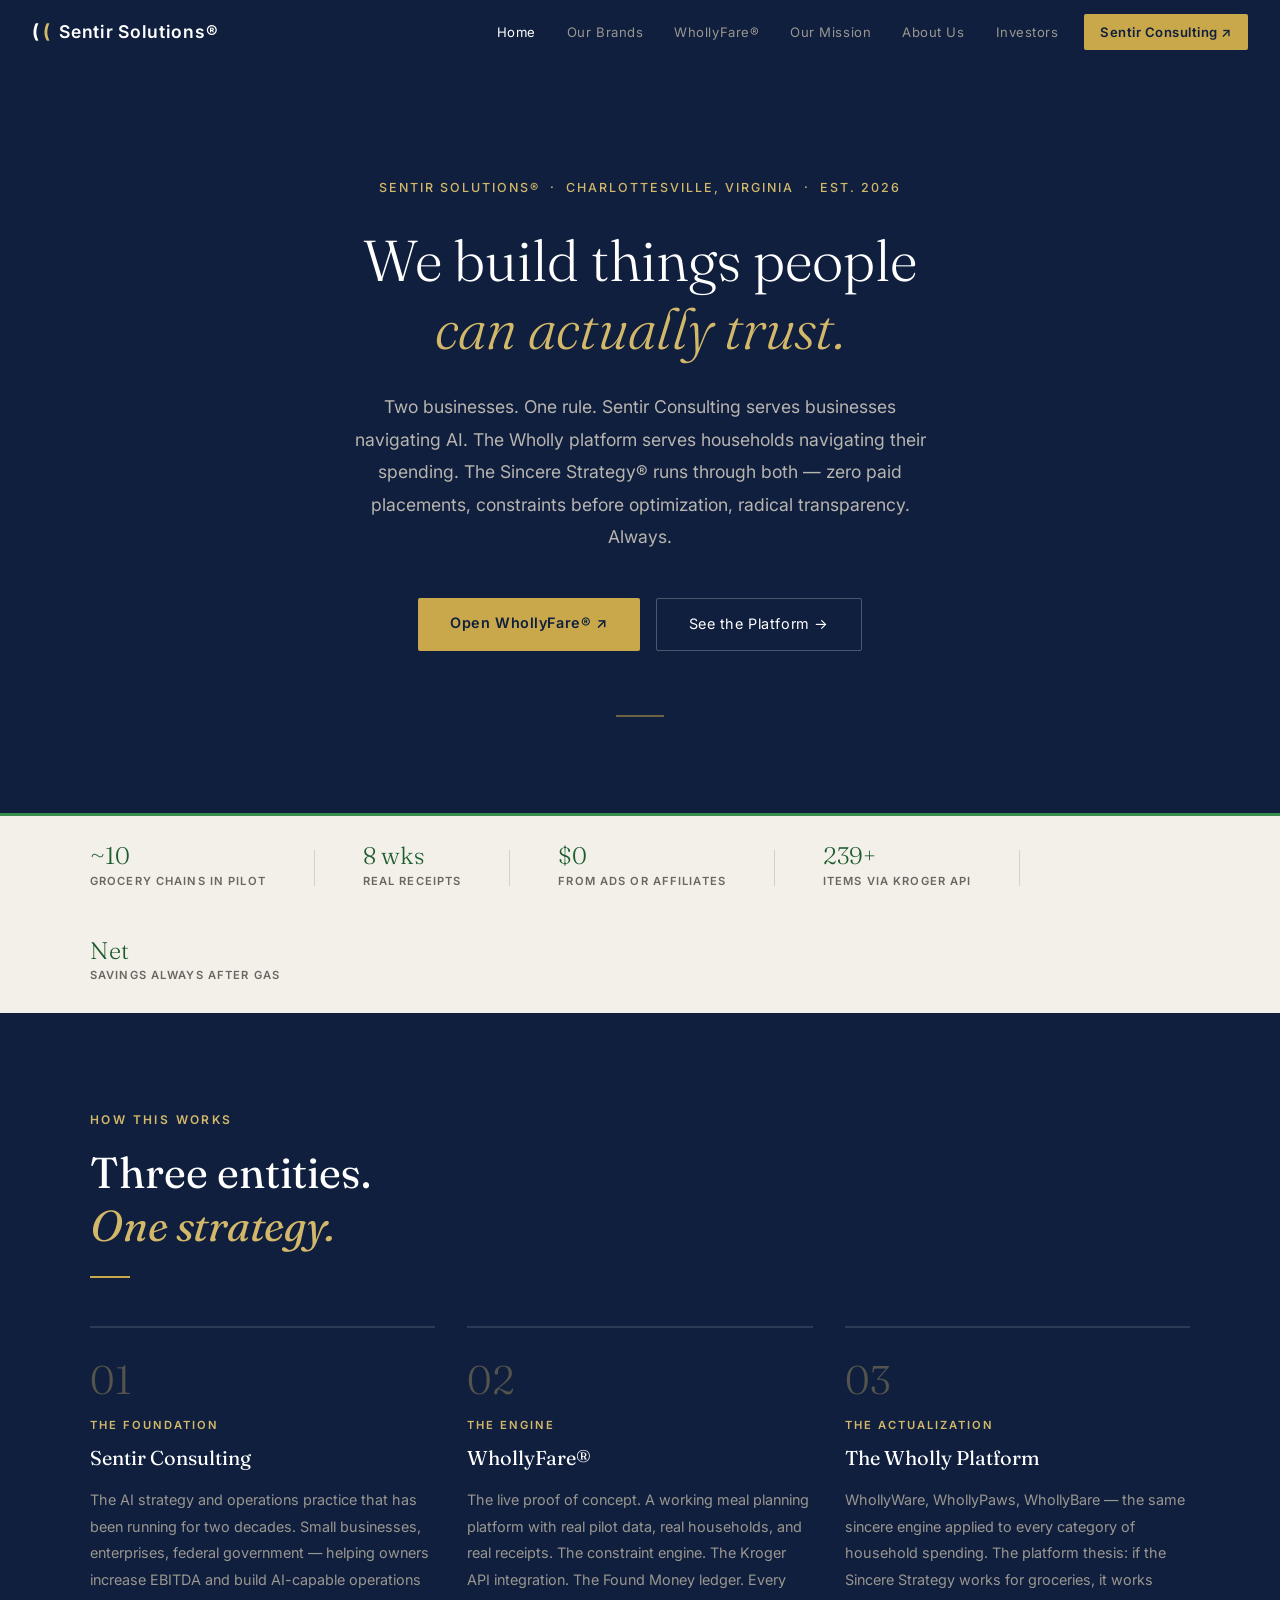
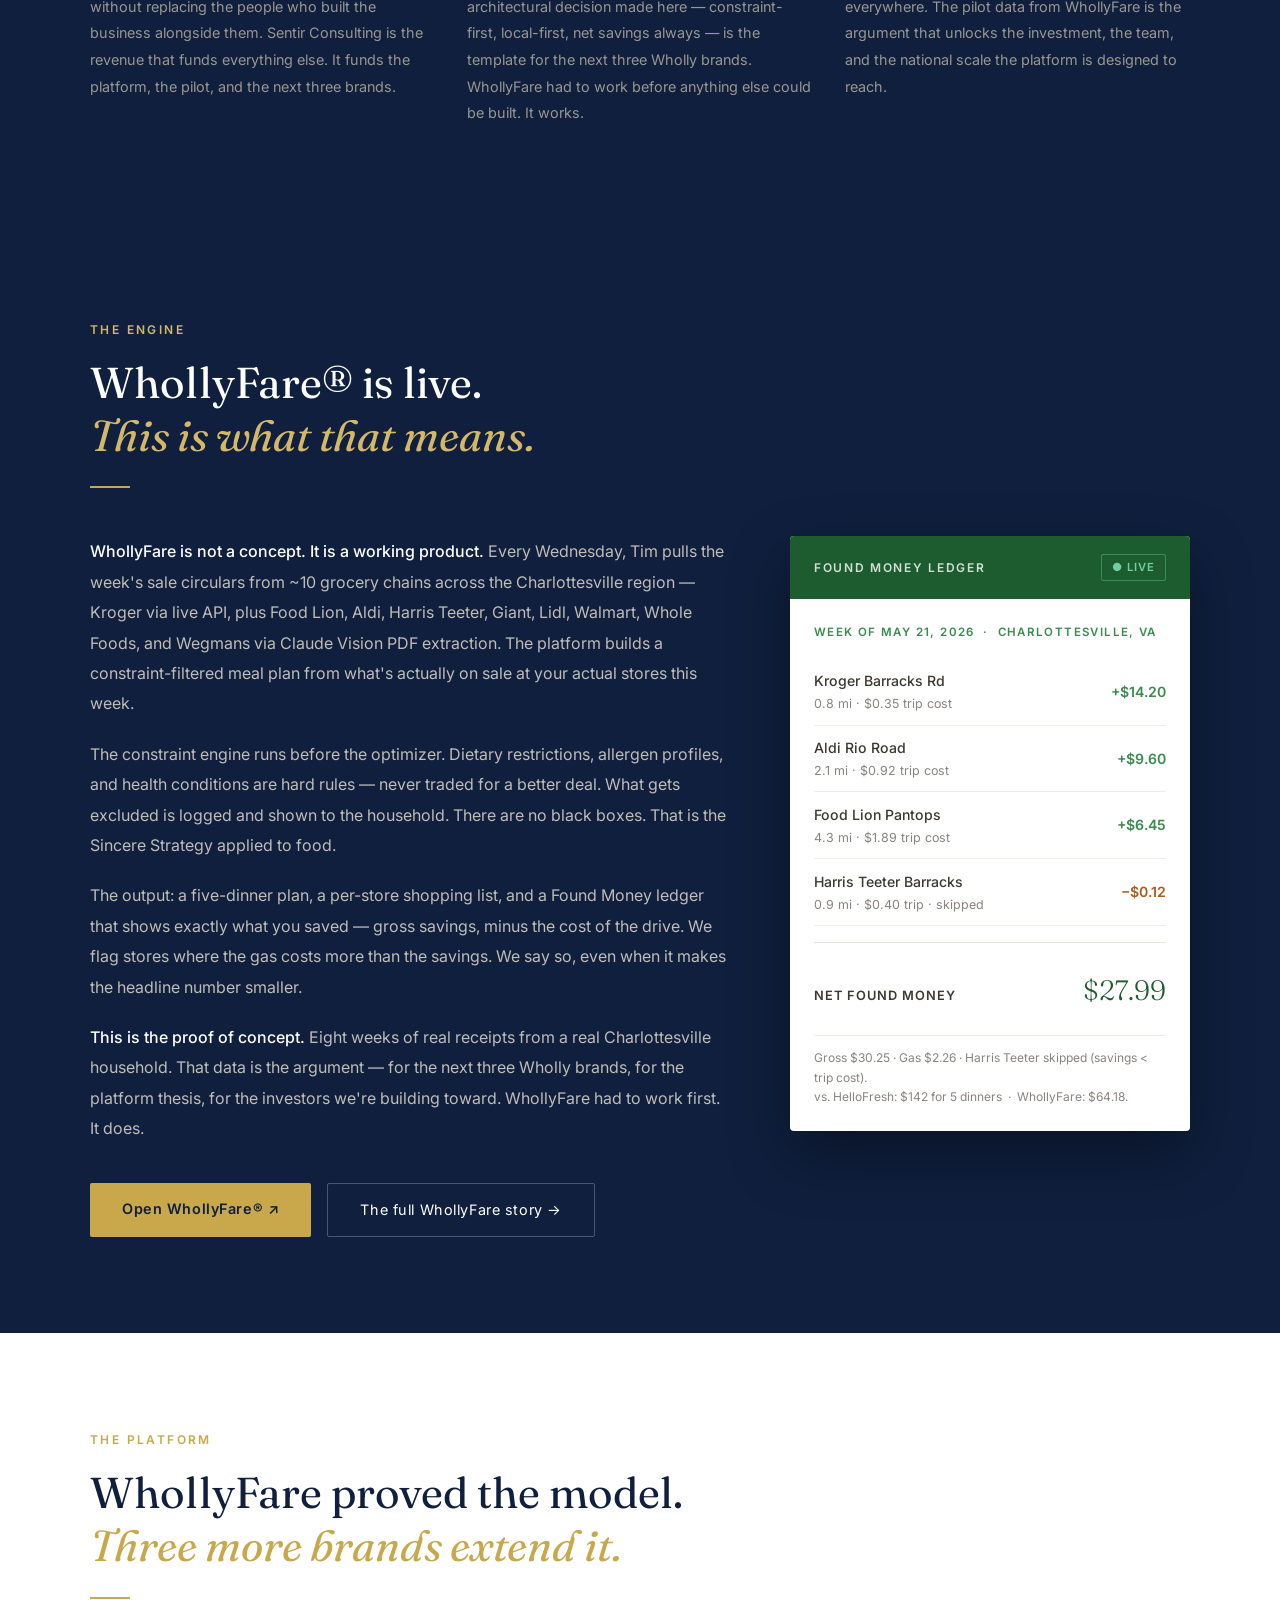
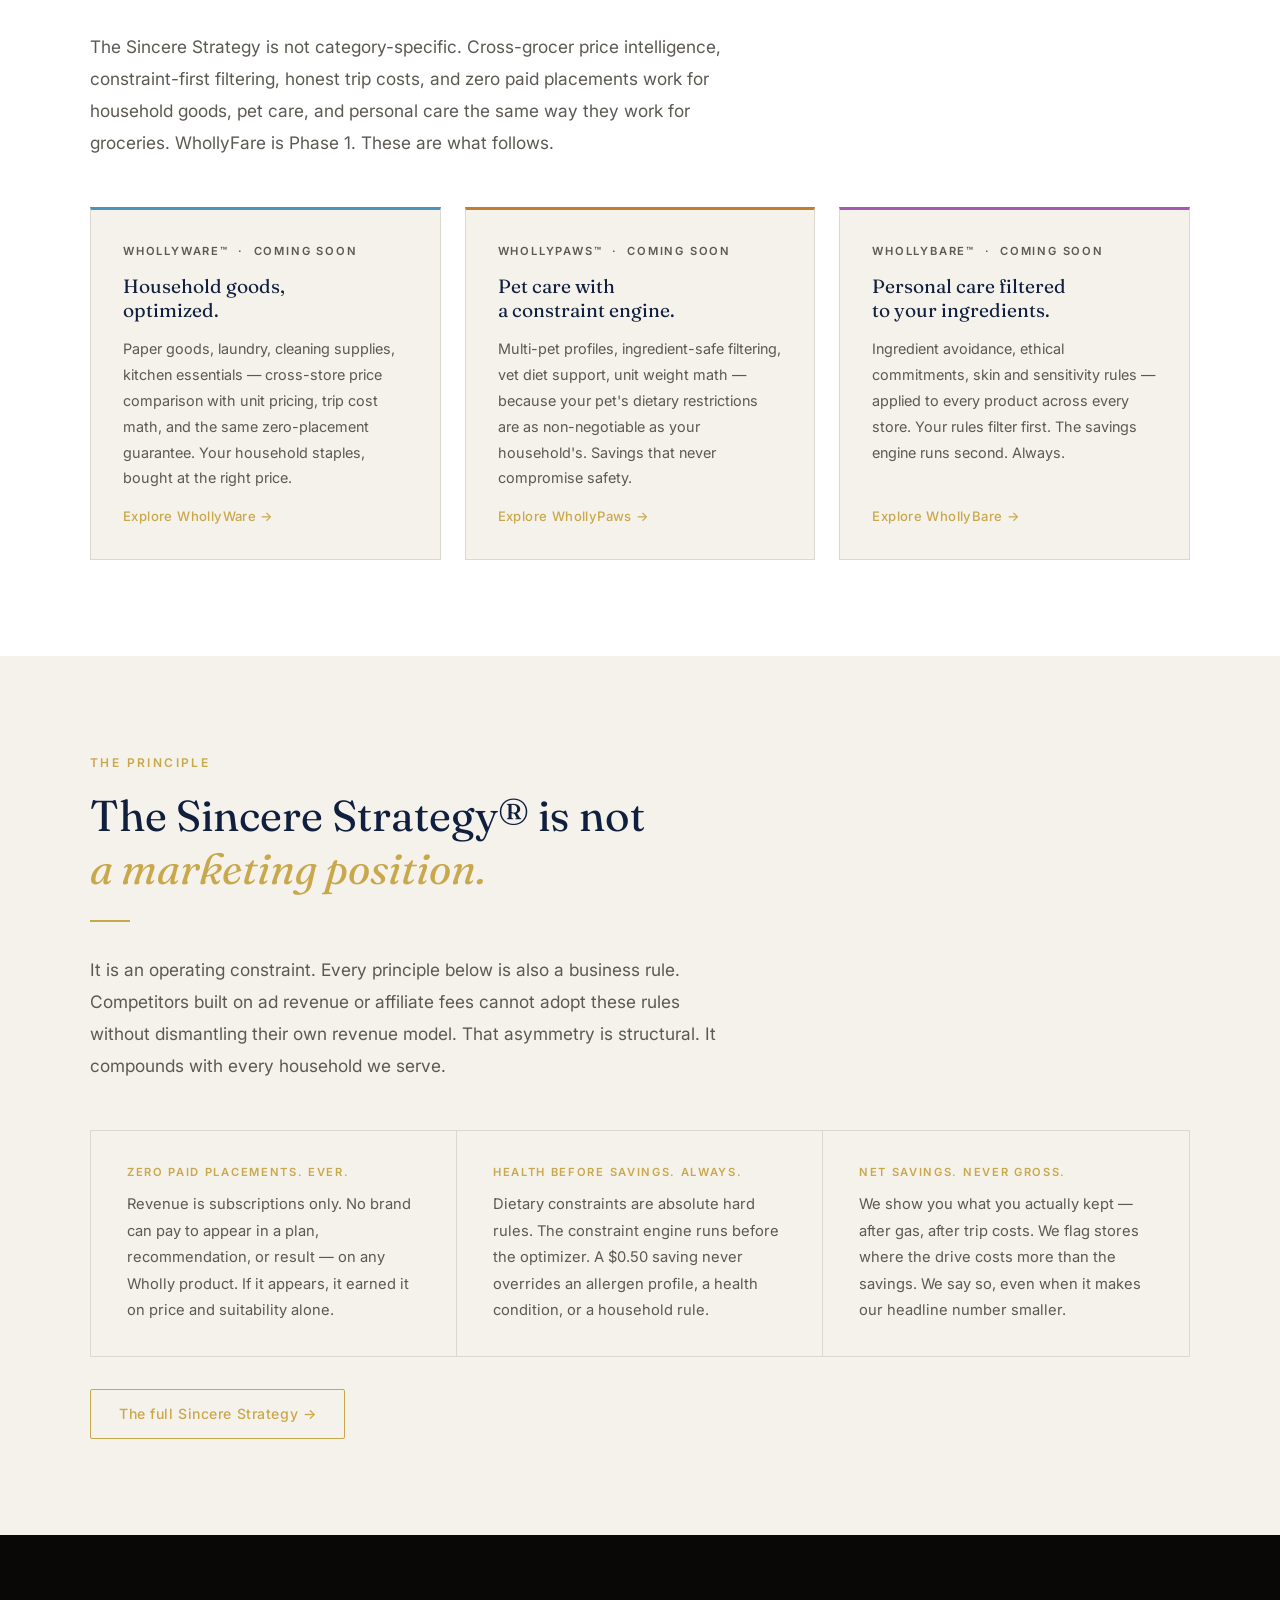
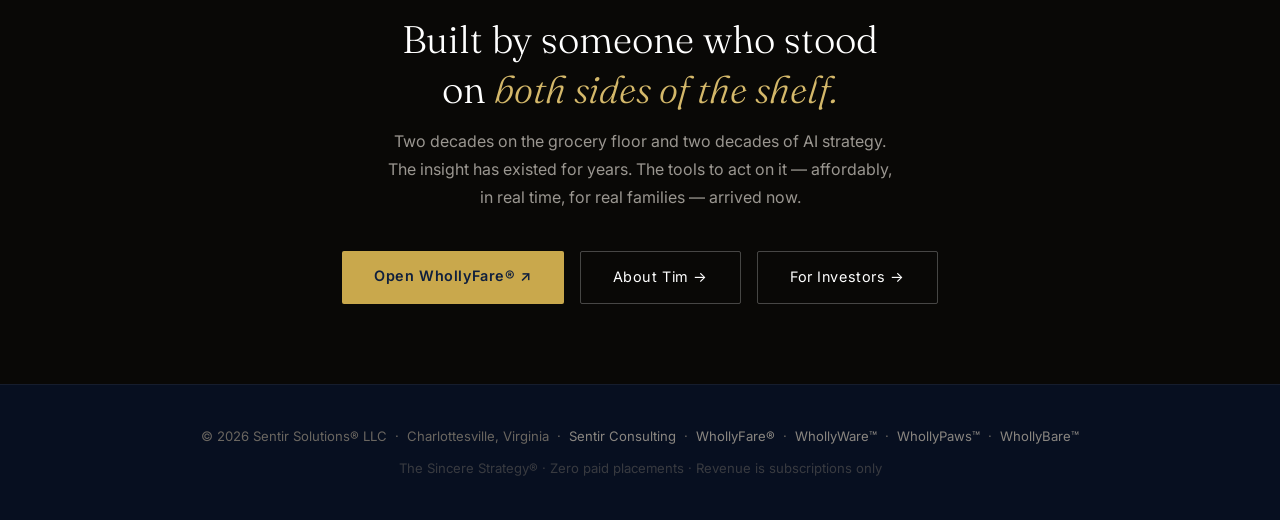
==== commit 12b4584e: "2026-06-02: WhollyBare rename, WhollyCare health advocacy shell, two-group brand segmentation, wholl" ====
--- a/index.html
+++ b/index.html
@@ -45,7 +45,7 @@
     <a href="#brand-fare" class="qj-link fare">WhollyFare®</a>
     <a href="#brand-ware" class="qj-link ware">WhollyWare™</a>
     <a href="#brand-paws" class="qj-link paws">WhollyPaws™</a>
-    <a href="#brand-care" class="qj-link care">WhollyCare™</a>
+    <a href="#brand-bare" class="qj-link care">WhollyBare™</a>
     <a href="#consulting" class="qj-link consulting">Consulting</a>
   </div>
 
@@ -127,7 +127,7 @@
           <div class="entity-role">The Actualization</div>
           <div class="entity-name">The Wholly Platform</div>
           <p class="entity-desc">
-            WhollyWare, WhollyPaws, WhollyCare — the same sincere engine applied to every category of household spending. The platform thesis: if the Sincere Strategy works for groceries, it works everywhere. The pilot data from WhollyFare is the argument that unlocks the investment, the team, and the national scale the platform is designed to reach.
+            WhollyWare, WhollyPaws, WhollyBare — the same sincere engine applied to every category of household spending. The platform thesis: if the Sincere Strategy works for groceries, it works everywhere. The pilot data from WhollyFare is the argument that unlocks the investment, the team, and the national scale the platform is designed to reach.
           </p>
         </div>
       </div>
@@ -251,10 +251,10 @@
           <a href="whollypaws/" class="platform-link" target="_blank" rel="noopener">Explore WhollyPaws →</a>
         </div>
         <div class="platform-card care">
-          <span class="platform-tag">WhollyCare™ &nbsp;·&nbsp; Coming Soon</span>
+          <span class="platform-tag">WhollyBare™ &nbsp;·&nbsp; Coming Soon</span>
           <h3>Personal care filtered<br />to your ingredients.</h3>
           <p>Ingredient avoidance, ethical commitments, skin and sensitivity rules — applied to every product across every store. Your rules filter first. The savings engine runs second. Always.</p>
-          <a href="whollycare/" class="platform-link" target="_blank" rel="noopener">Explore WhollyCare →</a>
+          <a href="whollybare/" class="platform-link" target="_blank" rel="noopener">Explore WhollyBare →</a>
         </div>
       </div>
     </div>
@@ -311,7 +311,7 @@
     <a href="#brand-fare" class="qj-link fare">WhollyFare®</a>
     <a href="#brand-ware" class="qj-link ware">WhollyWare™</a>
     <a href="#brand-paws" class="qj-link paws">WhollyPaws™</a>
-    <a href="#brand-care" class="qj-link care">WhollyCare™</a>
+    <a href="#brand-bare" class="qj-link care">WhollyBare™</a>
     <a href="#consulting" class="qj-link consulting">Consulting</a>
   </div>
 
@@ -320,7 +320,7 @@
     <p class="hero-eyebrow">Sentir Solutions® &nbsp;·&nbsp; The Wholly Platform &nbsp;·&nbsp; Four Brands, One Engine</p>
     <h1>The Sincere Strategy®<br /><em>applied to every shelf in the house.</em></h1>
     <p class="hero-sub">
-      Prices aren't coming down. Your bills can. The Wholly Brands are the actualization of the Sincere Strategy® — one for every category of household spend. Not just groceries. Every shelf. WhollyFare proved the model works. WhollyWare, WhollyPaws, and WhollyCare carry it to the rest of your life.
+      Prices aren't coming down. Your bills can. The Wholly Brands are the actualization of the Sincere Strategy® — one for every category of household spend. Not just groceries. Every shelf. WhollyFare proved the model works. WhollyWare, WhollyPaws, and WhollyBare carry it to the rest of your life. And WhollyCare® — free, no subscription — carries it into the healthcare system, because knowing how to advocate for yourself should never cost a family anything.
     </p>
     <div class="hero-actions">
       <a href="#org-tree" class="btn-primary">See the Platform Map</a>
@@ -345,7 +345,7 @@
              WhollyFare   x=190 y=320 w=160 h=120 → center-top (270, 320)
              WhollyWare   x=360 y=320 w=160 h=120 → center-top (440, 320)
              WhollyPaws   x=530 y=320 w=160 h=120 → center-top (610, 320)
-             WhollyCare   x=700 y=320 w=160 h=120 → center-top (780, 320)  -->
+             WhollyBare   x=700 y=320 w=160 h=120 → center-top (780, 320)  -->
         <svg class="org-svg" viewBox="0 0 900 460" xmlns="http://www.w3.org/2000/svg">
           <!-- Root → junction -->
           <line x1="450" y1="90" x2="450" y2="130" stroke="#4A4540" stroke-width="1.5"/>
@@ -411,10 +411,10 @@
         </a>
 
         <!-- WHOLLYCARE -->
-        <a class="on on-brand on-care" href="whollycare/" target="_blank" rel="noopener" title="WhollyCare™">
+        <a class="on on-brand on-care" href="whollybare/" target="_blank" rel="noopener" title="WhollyBare™">
           <span class="on-status">Coming Soon</span>
-          <span class="on-label">WhollyCare™</span>
-          <span class="on-sub">Personal Care</span>
+          <span class="on-label">WhollyBare™</span>
+          <span class="on-sub">Personal Care & Beauty</span>
           <span class="on-visit">Preview ↗</span>
         </a>
       </div>
@@ -437,8 +437,8 @@
           <div><div class="tml-name">WhollyPaws™</div><div class="tml-sub">Pet Care · Coming Soon</div></div>
           <span class="tml-arrow">↗</span>
         </a>
-        <a class="tml-link" href="whollycare/" target="_blank" rel="noopener">
-          <div><div class="tml-name">WhollyCare™</div><div class="tml-sub">Personal Care · Coming Soon</div></div>
+        <a class="tml-link" href="whollybare/" target="_blank" rel="noopener">
+          <div><div class="tml-name">WhollyBare™</div><div class="tml-sub">Personal Care & Beauty · Coming Soon</div></div>
           <span class="tml-arrow">↗</span>
         </a>
       </div>
@@ -451,10 +451,10 @@
   <section id="consumer-brands">
     <div class="container">
       <p class="section-label fade-in">The Wholly Platform</p>
-      <h2 class="fade-in">Four brands. One engine.<br /><em>Every category of household spending.</em></h2>
+      <h2 class="fade-in">Four brands. One mission. One more.<br /><em>Every household category — and the one thing that should always be free.</em></h2>
       <div class="divider fade-in"></div>
       <p class="lead fade-in">
-        Four brands, one founding principle — the Sincere Strategy®. Each brand applies the same constraint engine — safety before savings, net costs always shown, zero paid placements.
+        Four subscription brands apply the Sincere Strategy® to every category of household spending. WhollyCare® — free, no advertising, no pharma partnerships — applies it to healthcare advocacy. Four brands earn. One proves we mean it.
       </p>
 
       <!-- BRAND CARDS -->
@@ -547,7 +547,7 @@
           </div>
         </div>
 
-        <div class="brand-card" id="brand-care">
+        <div class="brand-card" id="brand-bare">
           <div class="brand-card-header care-header">
             <div class="brand-card-mark">
               <svg viewBox="0 0 48 48" fill="none" xmlns="http://www.w3.org/2000/svg">
@@ -556,13 +556,13 @@
               </svg>
             </div>
             <div>
-              <div class="brand-card-name">WhollyCare™</div>
+              <div class="brand-card-name">WhollyBare™</div>
               <div class="brand-card-tagline">Personal care that's actually personal.</div>
             </div>
             <div class="brand-card-status coming-soon">Coming Soon</div>
           </div>
           <div class="brand-card-body">
-            <p>WhollyCare cross-compares personal care and beauty prices across CVS, Walgreens, Target, Ulta, and Walmart — filtered by your skin sensitivities, ingredient exclusions, and values (cruelty-free, vegan, etc.). The beauty industry hides conflicts. WhollyCare surfaces them.</p>
+            <p>WhollyBare cross-compares personal care and beauty prices across CVS, Walgreens, Target, Ulta, and Walmart — filtered by your skin sensitivities, ingredient exclusions, and values (cruelty-free, vegan, etc.). The beauty industry hides conflicts. WhollyBare surfaces them.</p>
             <div class="brand-card-stats">
               <div class="brand-stat"><span class="brand-stat-num">10+</span><span class="brand-stat-label">care categories</span></div>
               <div class="brand-stat"><span class="brand-stat-num">5</span><span class="brand-stat-label">retailers compared</span></div>
@@ -570,7 +570,7 @@
             </div>
           </div>
           <div class="brand-card-footer">
-            <a href="whollycare/" class="brand-btn" target="_blank" rel="noopener">Learn More →</a>
+            <a href="whollybare/" class="brand-btn" target="_blank" rel="noopener">Learn More →</a>
           </div>
         </div>
 
@@ -692,7 +692,7 @@
             <strong>Every rejection is logged and shown.</strong> If chicken breast was excluded because one member has a poultry sensitivity, that is surfaced. If a particular brand was rejected because it contains a listed allergen, the household sees it. Radical transparency is a founding commitment — there are no black boxes in how plans are built.
           </p>
           <p>
-            This is also the architectural decision that makes the next three Wholly brands straightforward to build. The same constraint engine that handles dietary profiles handles ingredient exclusions in WhollyCare, vet diet restrictions in WhollyPaws, and any filter a household can define. The engine is the platform. WhollyFare is its first application.
+            This is also the architectural decision that makes the next three Wholly brands straightforward to build. The same constraint engine that handles dietary profiles handles ingredient exclusions in WhollyBare, vet diet restrictions in WhollyPaws, and any filter a household can define. The engine is the platform. WhollyFare is its first application.
           </p>
         </div>
         <!-- FILTER MOCK -->
@@ -825,7 +825,7 @@
           <p>Multi-pet profiles, vet diet support, ingredient-safe filtering. The constraint engine handles pet dietary restrictions the same way it handles household member allergens — as hard rules that never bend for savings. Phase 2.</p>
         </div>
         <div class="unlock-card">
-          <div class="unlock-tag">WhollyCare™</div>
+          <div class="unlock-tag">WhollyBare™</div>
           <h4>Personal care, filtered<br/>to your ingredients.</h4>
           <p>Ingredient avoidance, ethical commitments, skin and sensitivity rules — the constraint engine knows your profile. It filters every product at every store against your rules before the savings engine runs. Phase 2.</p>
         </div>
@@ -980,7 +980,7 @@
       <div style="margin-top:2.5rem; padding:2rem 2.5rem; background:rgba(255,255,255,0.06); border-left:3px solid #6FCFA0; max-width:820px;" class="fade-in">
         <p style="font-size:0.68rem; font-weight:700; letter-spacing:0.16em; text-transform:uppercase; color:#6FCFA0; margin-bottom:0.75rem;">Worth noting</p>
         <p style="color:#C0BCB7; line-height:1.85; margin-bottom:1rem;">
-          In May 2026, Pope Leo XIV released <em>Magnifica Humanitas</em> &mdash; a 43,000-word document on AI ethics, signed deliberately on the 135th anniversary of <em>Rerum Novarum</em>, the 1891 encyclical that said the Industrial Revolution must not leave workers behind. Same argument. Different machine. The AI company whose tools power our work sent its co-founder to the Vatican for the presentation.
+          In May 2026, Pope Leo XIV released <em>Magnifica Humanitas</em> &mdash; a 43,000-word document on AI ethics, signed deliberately on the 135th anniversary of <em>Rerum Novarum</em>, the 1891 encyclical that said the Industrial Revolution must not leave workers behind. Same argument. Different machine. The co-founder of Anthropic, whose AI tools power our work, was at the Vatican for the presentation. He said it plainly: AI labs operate inside commercial incentives that &ldquo;can sometimes conflict with doing the right thing.&rdquo;
         </p>
         <p style="color:#C0BCB7; line-height:1.85; margin-bottom:1rem;">
           We don&rsquo;t cite this as religious authority. We cite it because when institutions with nothing in common arrive at the same place, the place is probably right.
@@ -1446,7 +1446,7 @@
             <div class="proof-grid">
               <div class="proof-pt">
                 <div class="proof-pt-num">4</div>
-                <div class="proof-pt-lbl">Wholly brand trademarks owned: WhollyFare®, WhollyWare™, WhollyPaws™, WhollyCare™</div>
+                <div class="proof-pt-lbl">Wholly brand trademarks owned: WhollyFare®, WhollyWare™, WhollyPaws™, WhollyBare™</div>
               </div>
               <div class="proof-pt">
                 <div class="proof-pt-num">$0</div>
@@ -1538,7 +1538,7 @@
       <div class="entity-panel panel-actual" id="panel-actual" style="display:none;">
         <p style="font-size:0.7rem;font-weight:600;letter-spacing:0.16em;text-transform:uppercase;color:#3A8C4E;margin-bottom:0.5rem;">The Actualization &mdash; The Wholly Brands</p>
         <h3 style="font-family:'Fraunces',serif;font-size:1.45rem;font-weight:400;color:var(--dark);margin-bottom:0.75rem;line-height:1.35;">WhollyFare proved the model.<br /><em>Three more brands extend it.</em></h3>
-        <p style="color:var(--muted);max-width:680px;line-height:1.85;font-size:0.95rem;">The constraint engine, local-first pricing, net savings after trip costs, and zero paid placements — the full Sincere Strategy stack — is category-agnostic. WhollyFare proved it works for groceries with a live product and real pilot data. WhollyWare, WhollyPaws, and WhollyCare extend the same architecture to every shelf in a household. One platform. Four revenue streams. One structural moat.</p>
+        <p style="color:var(--muted);max-width:680px;line-height:1.85;font-size:0.95rem;">The constraint engine, local-first pricing, net savings after trip costs, and zero paid placements — the full Sincere Strategy stack — is category-agnostic. WhollyFare proved it works for groceries with a live product and real pilot data. WhollyWare, WhollyPaws, and WhollyBare extend the same architecture to every shelf in a household. One platform. Four revenue streams. One structural moat.</p>
         <div class="panel-grid">
           <div>
             <p style="font-size:0.68rem;font-weight:600;letter-spacing:0.14em;text-transform:uppercase;color:var(--muted);margin-bottom:0.75rem;">Proof Points &mdash; Live Today</p>
@@ -1713,7 +1713,7 @@
         </div>
         <div class="pg-cell b-cell b-active">
           <div class="cell-stripe b-stripe"></div>
-          <p><strong>WhollyPaws&trade; launches.</strong> Pet wellness vertical on proven framework. <strong>WhollyCare&trade; begins</strong> &mdash; personal care, same architecture, faster build.</p>
+          <p><strong>WhollyPaws&trade; launches.</strong> Pet wellness vertical on proven framework. <strong>WhollyBare&trade; begins</strong> &mdash; personal care, same architecture, faster build.</p>
         </div>
 
         <div class="pg-phase">
@@ -1731,7 +1731,7 @@
         </div>
         <div class="pg-cell b-cell b-active">
           <div class="cell-stripe b-stripe"></div>
-          <p><strong>WhollyCare&trade; full launch.</strong> Four Wholly Brands live on one platform. An acquirer buys a portfolio on proven infrastructure &mdash; not four separate products to integrate.</p>
+          <p><strong>WhollyBare&trade; full launch.</strong> Four Wholly Brands live on one platform. An acquirer buys a portfolio on proven infrastructure &mdash; not four separate products to integrate.</p>
         </div>
       </div>
 
@@ -1771,7 +1771,7 @@
         <div class="round-card">
           <h4>Series A</h4>
           <div class="round-size">$25M – $50M</div>
-          <p>Funds national expansion, WhollyPaws launch, preference learning infrastructure, receipt auto-capture. Deliverable: $2M+ ARR across 50,000+ households. WhollyCare development begins in parallel.</p>
+          <p>Funds national expansion, WhollyPaws launch, preference learning infrastructure, receipt auto-capture. Deliverable: $2M+ ARR across 50,000+ households. WhollyBare development begins in parallel.</p>
         </div>
         <div class="round-card">
           <h4>Strategic Acquisition</h4>
@@ -1806,7 +1806,7 @@
       <a href="https://whollyfare-website-whlrpy4dnreymq3gbjjkup.streamlit.app">WhollyFare&reg;</a> &nbsp;&middot;&nbsp;
       <a href="whollyware/">WhollyWare&trade;</a> &nbsp;&middot;&nbsp;
       <a href="whollypaws/">WhollyPaws&trade;</a> &nbsp;&middot;&nbsp;
-      <a href="whollycare/">WhollyCare&trade;</a>
+      <a href="whollybare/">WhollyBare&trade;</a>
     </p>
     <p style="margin-top:0.5rem; opacity:0.5;">The Sincere Strategy&reg; &middot; Zero paid placements &middot; Revenue is subscriptions only</p>
   </footer>
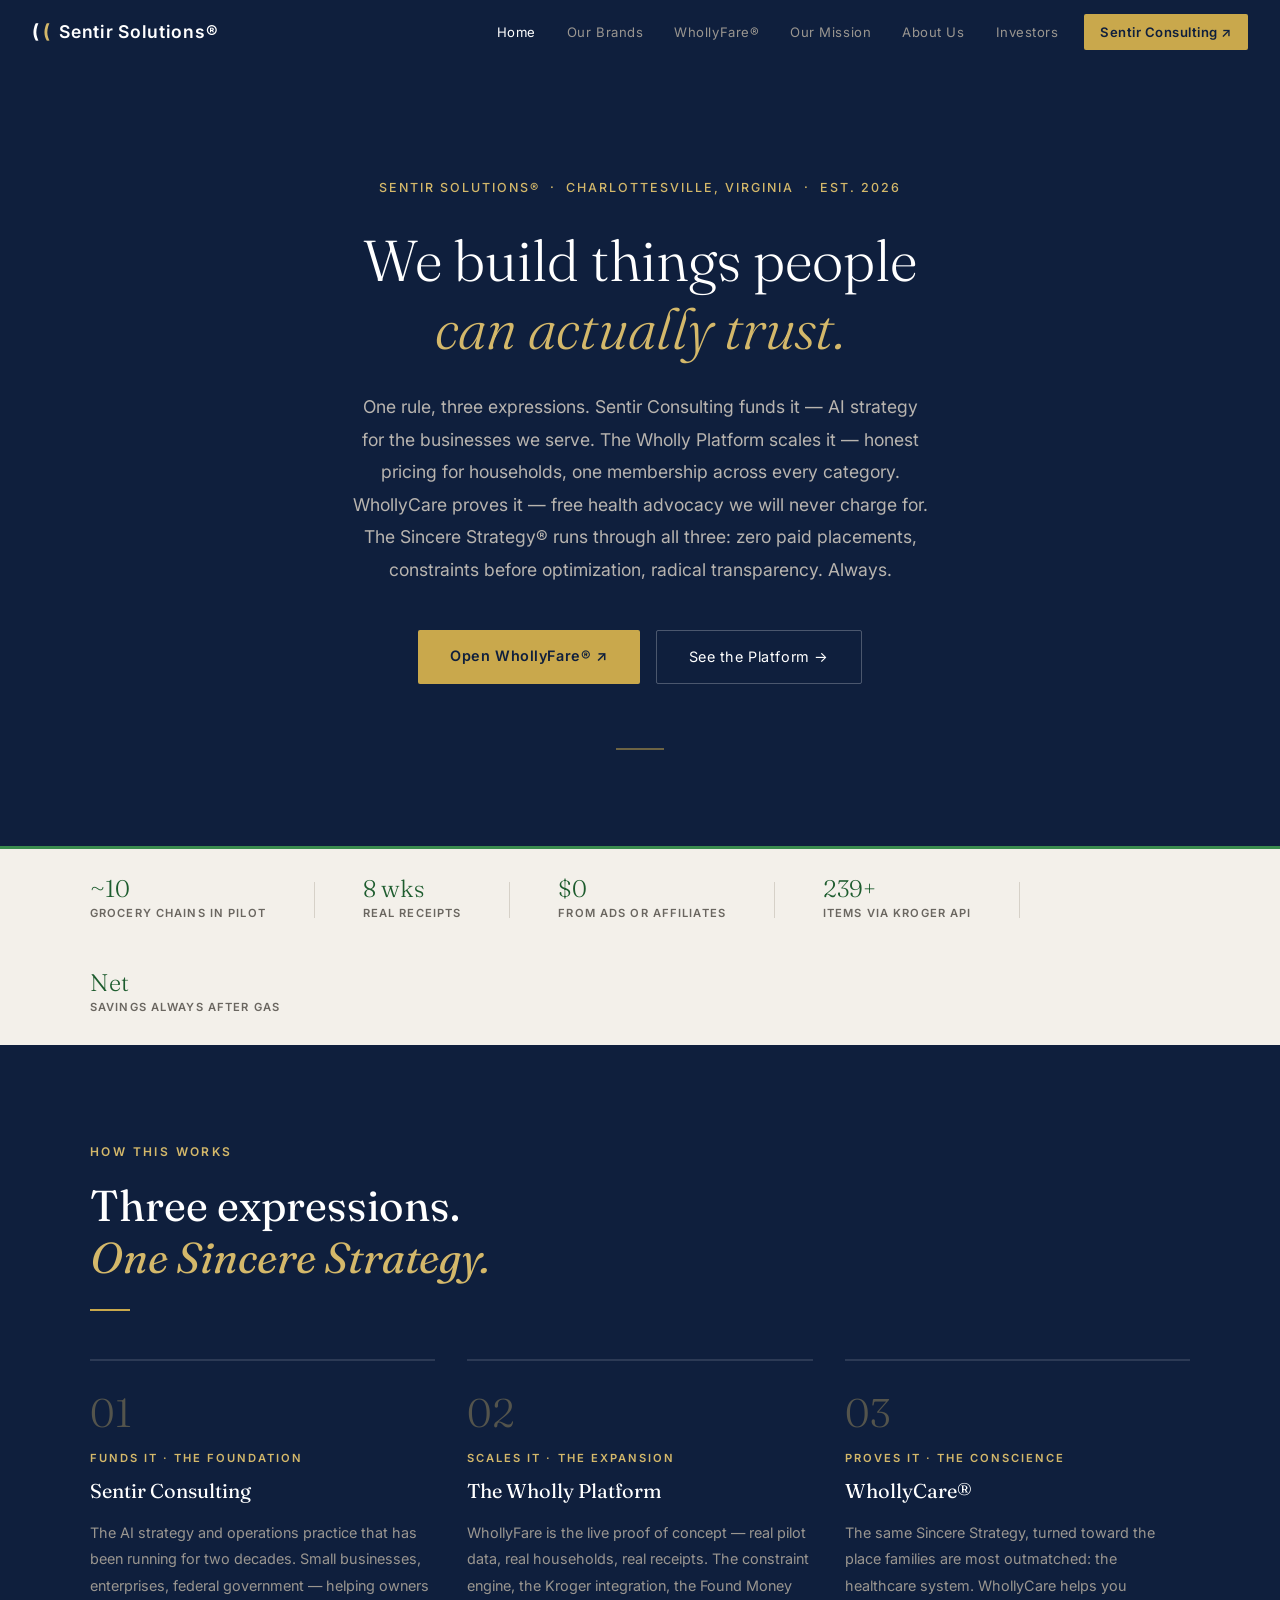
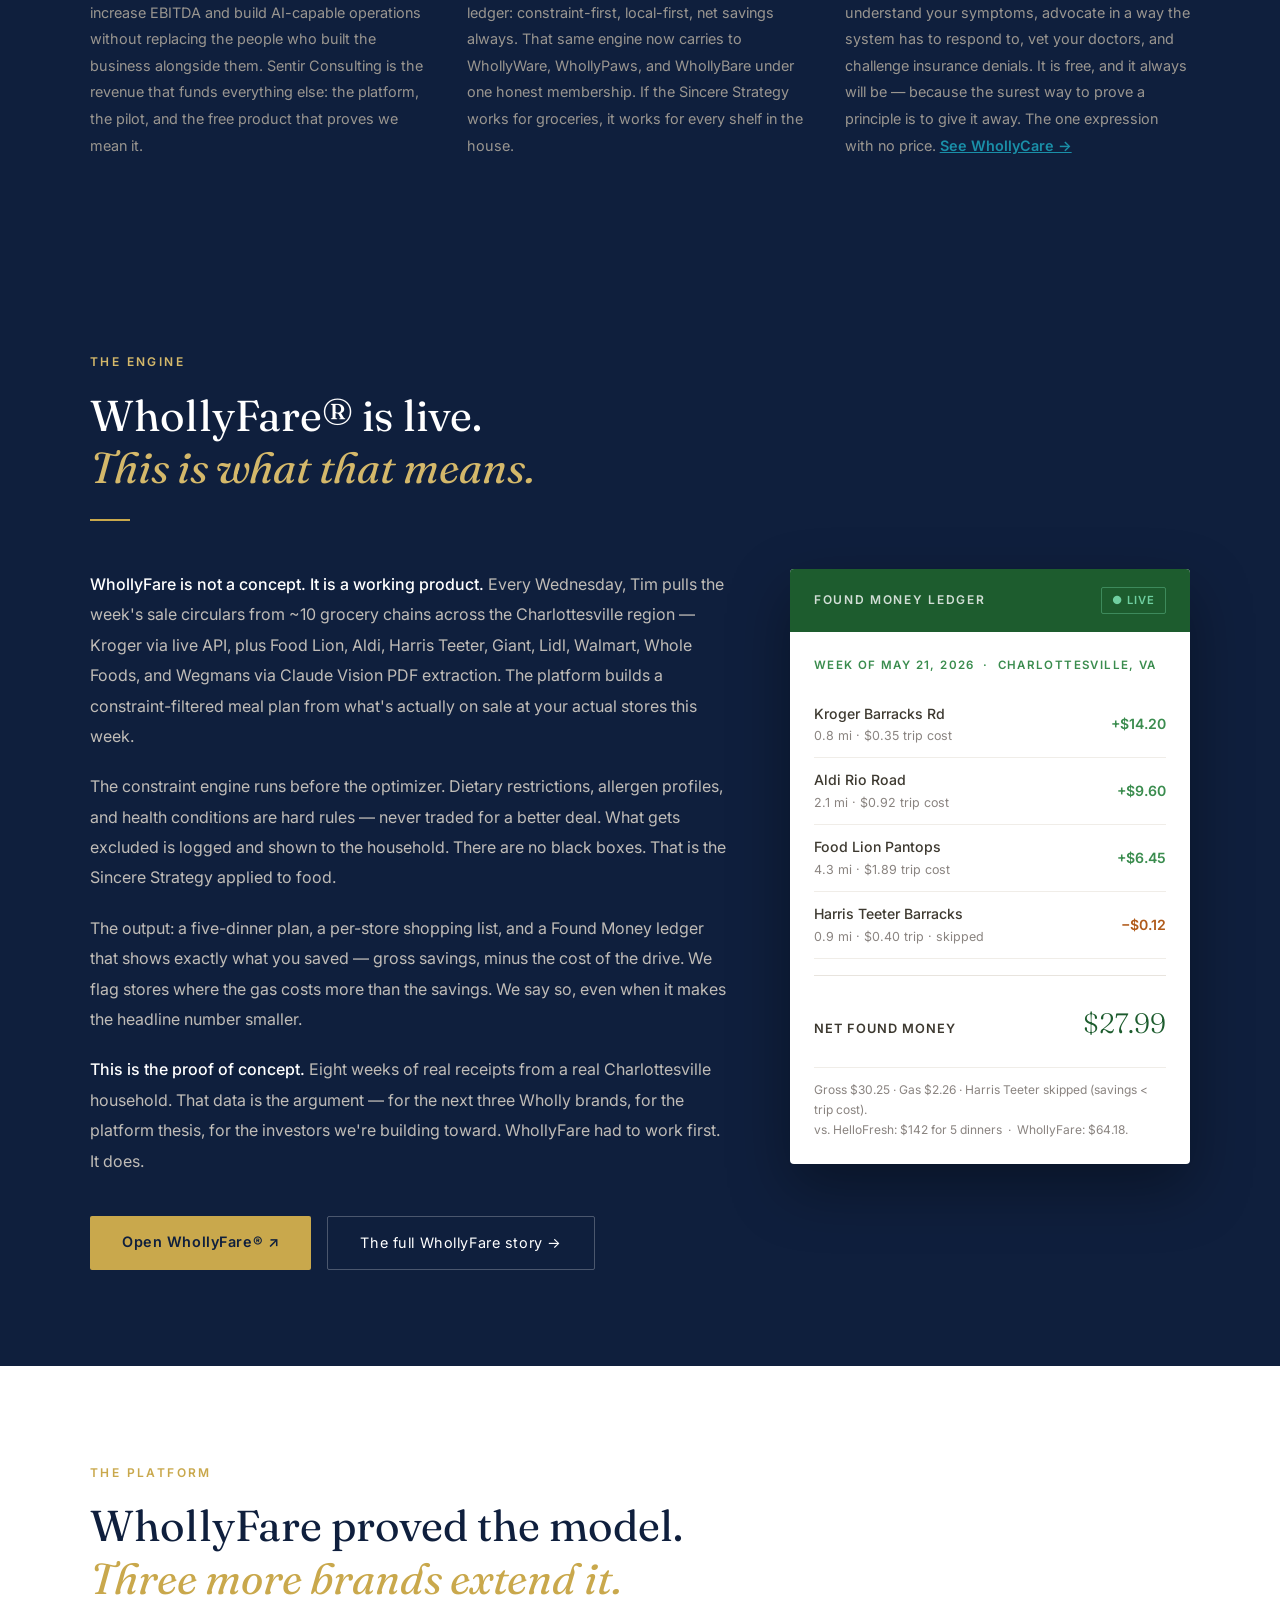
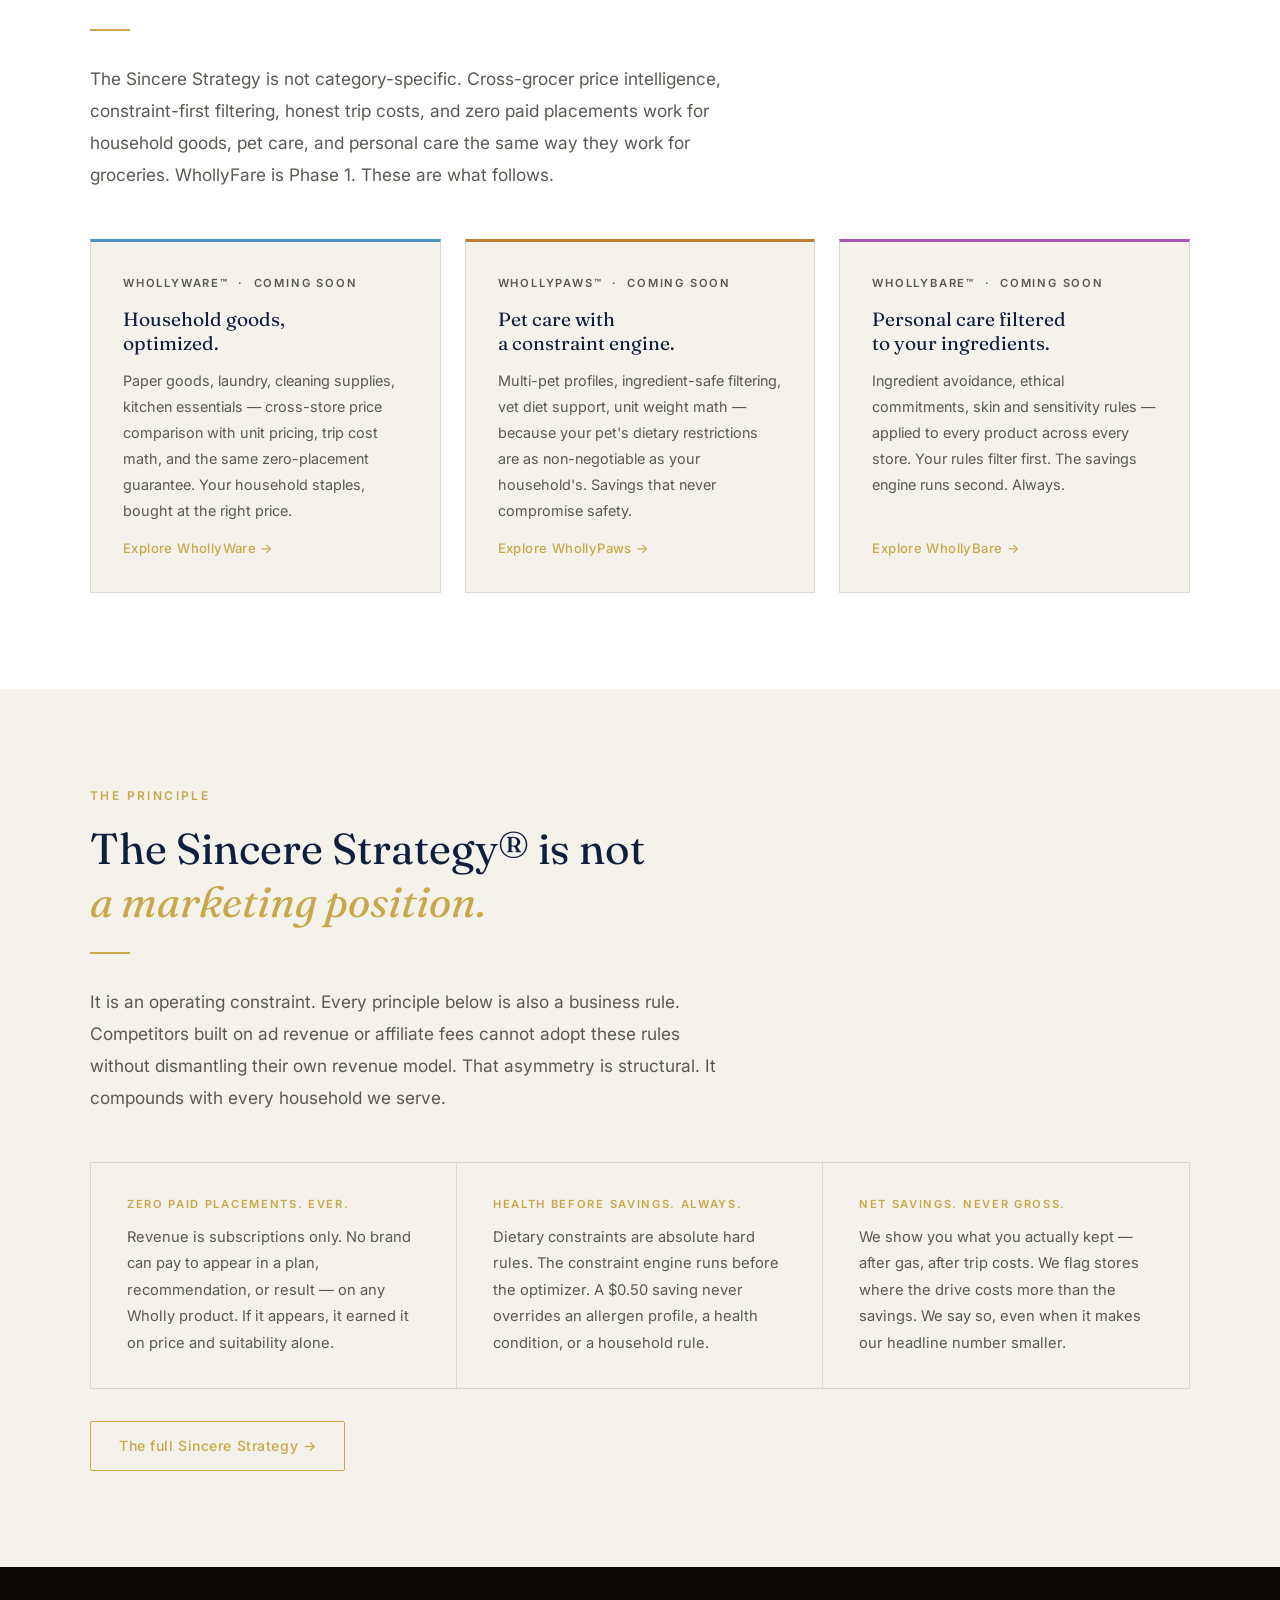
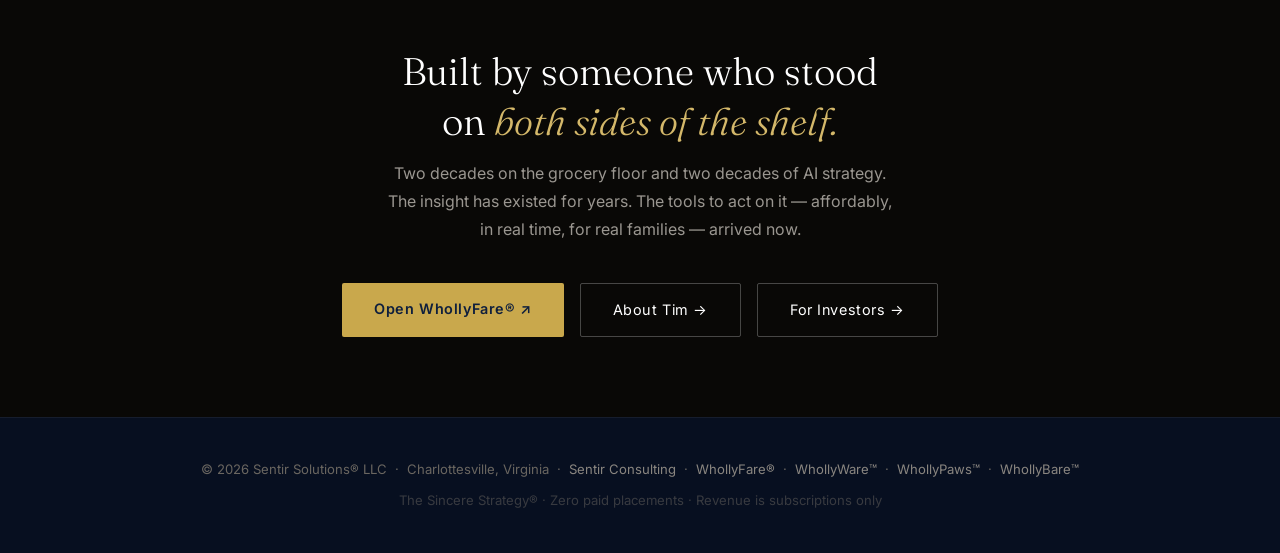
==== commit a203c313: "Unify site to three expressions (fund/scale/prove); WhollyCare on map + every page with links; fix s" ====
--- a/index.html
+++ b/index.html
@@ -58,7 +58,7 @@
     <p class="hero-eyebrow">Sentir Solutions® &nbsp;·&nbsp; Charlottesville, Virginia &nbsp;·&nbsp; Est. 2026</p>
     <h1>We build things people<br /><em>can actually trust.</em></h1>
     <p class="hero-sub">
-      Two businesses. One rule. Sentir Consulting serves businesses navigating AI. The Wholly platform serves households navigating their spending. The Sincere Strategy® runs through both — zero paid placements, constraints before optimization, radical transparency. Always.
+      One rule, three expressions. Sentir Consulting funds it — AI strategy for the businesses we serve. The Wholly Platform scales it — honest pricing for households, one membership across every category. WhollyCare proves it — free health advocacy we will never charge for. The Sincere Strategy® runs through all three: zero paid placements, constraints before optimization, radical transparency. Always.
     </p>
     <div class="hero-actions">
       <a href="https://whollyfare-website-whlrpy4dnreymq3gbjjkup.streamlit.app/" class="btn-primary" target="_blank" rel="noopener">Open WhollyFare® ↗</a>
@@ -103,31 +103,31 @@
   <section class="entities-section">
     <div class="container">
       <p class="section-label light fade-in">How This Works</p>
-      <h2 class="light fade-in">Three entities.<br /><em>One strategy.</em></h2>
+      <h2 class="light fade-in">Three expressions.<br /><em>One Sincere Strategy.</em></h2>
       <div class="divider fade-in"></div>
       <div class="entities-grid fade-in">
         <div class="entity-card">
           <div class="entity-number">01</div>
-          <div class="entity-role">The Foundation</div>
+          <div class="entity-role">Funds It · The Foundation</div>
           <div class="entity-name">Sentir Consulting</div>
           <p class="entity-desc">
-            The AI strategy and operations practice that has been running for two decades. Small businesses, enterprises, federal government — helping owners increase EBITDA and build AI-capable operations without replacing the people who built the business alongside them. Sentir Consulting is the revenue that funds everything else. It funds the platform, the pilot, and the next three brands.
+            The AI strategy and operations practice that has been running for two decades. Small businesses, enterprises, federal government — helping owners increase EBITDA and build AI-capable operations without replacing the people who built the business alongside them. Sentir Consulting is the revenue that funds everything else: the platform, the pilot, and the free product that proves we mean it.
           </p>
         </div>
         <div class="entity-card">
           <div class="entity-number">02</div>
-          <div class="entity-role">The Engine</div>
-          <div class="entity-name">WhollyFare®</div>
+          <div class="entity-role">Scales It · The Expansion</div>
+          <div class="entity-name">The Wholly Platform</div>
           <p class="entity-desc">
-            The live proof of concept. A working meal planning platform with real pilot data, real households, and real receipts. The constraint engine. The Kroger API integration. The Found Money ledger. Every architectural decision made here — constraint-first, local-first, net savings always — is the template for the next three Wholly brands. WhollyFare had to work before anything else could be built. It works.
+            WhollyFare is the live proof of concept — real pilot data, real households, real receipts. The constraint engine, the Kroger integration, the Found Money ledger: constraint-first, local-first, net savings always. That same engine now carries to WhollyWare, WhollyPaws, and WhollyBare under one honest membership. If the Sincere Strategy works for groceries, it works for every shelf in the house.
           </p>
         </div>
         <div class="entity-card">
           <div class="entity-number">03</div>
-          <div class="entity-role">The Actualization</div>
-          <div class="entity-name">The Wholly Platform</div>
+          <div class="entity-role">Proves It · The Conscience</div>
+          <div class="entity-name">WhollyCare®</div>
           <p class="entity-desc">
-            WhollyWare, WhollyPaws, WhollyBare — the same sincere engine applied to every category of household spending. The platform thesis: if the Sincere Strategy works for groceries, it works everywhere. The pilot data from WhollyFare is the argument that unlocks the investment, the team, and the national scale the platform is designed to reach.
+            The same Sincere Strategy, turned toward the place families are most outmatched: the healthcare system. WhollyCare helps you understand your symptoms, advocate in a way the system has to respond to, vet your doctors, and challenge insurance denials. It is free, and it always will be — because the surest way to prove a principle is to give it away. The one expression with no price. <a href="whollycare/" target="_blank" rel="noopener" style="color:#1A8FA8;font-weight:600;white-space:nowrap;">See WhollyCare &rarr;</a>
           </p>
         </div>
       </div>
@@ -350,11 +350,13 @@
           <!-- Root → junction -->
           <line x1="450" y1="90" x2="450" y2="130" stroke="#4A4540" stroke-width="1.5"/>
           <!-- Junction horizontal: consulting ← → platform -->
-          <line x1="150" y1="130" x2="480" y2="130" stroke="#4A4540" stroke-width="1.5"/>
+          <line x1="150" y1="130" x2="765" y2="130" stroke="#4A4540" stroke-width="1.5"/>
           <!-- Junction → Consulting -->
           <line x1="150" y1="130" x2="150" y2="168" stroke="#4A4540" stroke-width="1.5"/>
           <!-- Junction → Platform hub -->
           <line x1="480" y1="130" x2="480" y2="168" stroke="#4A4540" stroke-width="1.5"/>
+          <!-- Junction → WhollyCare (stands apart, teal) -->
+          <line x1="765" y1="130" x2="765" y2="168" stroke="#1A8FA8" stroke-width="1.5"/>
           <!-- Platform hub → brand junction -->
           <line x1="480" y1="248" x2="480" y2="290" stroke="#4A4540" stroke-width="1.5"/>
           <!-- Brand horizontal -->
@@ -416,6 +418,13 @@
           <span class="on-label">WhollyBare™</span>
           <span class="on-sub">Personal Care & Beauty</span>
           <span class="on-visit">Preview ↗</span>
+        </a>
+        <!-- WHOLLYCARE — stands apart: own branch, free, links to static page -->
+        <a class="on on-whollycare" href="whollycare/" target="_blank" rel="noopener" title="WhollyCare® — free health advocacy">
+          <span class="on-status">Free · The Proof</span>
+          <span class="on-label">WhollyCare®</span>
+          <span class="on-sub">Health Advocacy</span>
+          <span class="on-visit">Visit ↗</span>
         </a>
       </div>
 
@@ -441,6 +450,10 @@
           <div><div class="tml-name">WhollyBare™</div><div class="tml-sub">Personal Care & Beauty · Coming Soon</div></div>
           <span class="tml-arrow">↗</span>
         </a>
+        <a class="tml-link" href="whollycare/" target="_blank" rel="noopener" style="border-left:3px solid #1A8FA8;">
+          <div><div class="tml-name">WhollyCare®</div><div class="tml-sub" style="color:#1A8FA8;">Health Advocacy · Free, Always · Stands Apart</div></div>
+          <span class="tml-arrow">↗</span>
+        </a>
       </div>
 
       <p class="tree-hint fade-in">Scroll down for full brand details ↓</p>
@@ -509,7 +522,7 @@
             <div class="brand-card-stats">
               <div class="brand-stat"><span class="brand-stat-num">12+</span><span class="brand-stat-label">categories tracked</span></div>
               <div class="brand-stat"><span class="brand-stat-num">5</span><span class="brand-stat-label">retailers compared</span></div>
-              <div class="brand-stat"><span class="brand-stat-num">$5–17</span><span class="brand-stat-label">per month</span></div>
+              <div class="brand-stat"><span class="brand-stat-num">Free–$19</span><span class="brand-stat-label">one membership</span></div>
             </div>
           </div>
           <div class="brand-card-footer">
@@ -539,7 +552,7 @@
             <div class="brand-card-stats">
               <div class="brand-stat"><span class="brand-stat-num">8+</span><span class="brand-stat-label">pet categories</span></div>
               <div class="brand-stat"><span class="brand-stat-num">6</span><span class="brand-stat-label">retailers compared</span></div>
-              <div class="brand-stat"><span class="brand-stat-num">$4–14</span><span class="brand-stat-label">per month</span></div>
+              <div class="brand-stat"><span class="brand-stat-num">Free–$19</span><span class="brand-stat-label">one membership</span></div>
             </div>
           </div>
           <div class="brand-card-footer">
@@ -566,7 +579,7 @@
             <div class="brand-card-stats">
               <div class="brand-stat"><span class="brand-stat-num">10+</span><span class="brand-stat-label">care categories</span></div>
               <div class="brand-stat"><span class="brand-stat-num">5</span><span class="brand-stat-label">retailers compared</span></div>
-              <div class="brand-stat"><span class="brand-stat-num">$4–14</span><span class="brand-stat-label">per month</span></div>
+              <div class="brand-stat"><span class="brand-stat-num">Free–$19</span><span class="brand-stat-label">one membership</span></div>
             </div>
           </div>
           <div class="brand-card-footer">
@@ -574,6 +587,17 @@
           </div>
         </div>
 
+      </div>
+
+      <!-- WHOLLYCARE — THE PROOF (stands apart from the paid four) -->
+      <div style="background:#081420;border:1px solid rgba(26,143,168,0.25);border-radius:14px;padding:3rem;margin-top:3.5rem;position:relative;overflow:hidden;">
+        <div style="position:relative;z-index:1;">
+          <div style="font-size:0.72rem;font-weight:700;letter-spacing:0.13em;text-transform:uppercase;color:#1A8FA8;margin-bottom:0.9rem;">The Proof &middot; Free, Always &middot; Stands Apart</div>
+          <h2 style="font-size:2rem;color:#EAF6F9;margin:0 0 1rem;font-weight:700;line-height:1.25;">WhollyCare&reg; &mdash; the one we'll never charge for.</h2>
+          <p style="font-size:1.02rem;color:rgba(234,246,249,0.78);line-height:1.85;max-width:680px;margin:0 0 1rem;">Four brands earn. This one proves we mean it. WhollyCare applies the Sincere Strategy&reg; where families are most outmatched: the healthcare system. It helps you understand your symptoms, advocate in a way the system has to respond to, vet your doctors, and challenge insurance denials. It is free, and it always will be &mdash; the culmination of why Sentir exists.</p>
+          <p style="font-size:0.92rem;color:rgba(234,246,249,0.55);line-height:1.8;max-width:680px;margin:0 0 1.75rem;">It does not share the membership, the pricing, or the grouping of the four household brands. It stands on its own &mdash; on purpose.</p>
+          <a href="whollycare/" target="_blank" rel="noopener" style="display:inline-block;background:#1A8FA8;color:#fff;font-weight:600;font-size:0.97rem;padding:0.95rem 1.9rem;border-radius:8px;text-decoration:none;">See WhollyCare &amp; why we built it &rarr;</a>
+        </div>
       </div>
     </div>
   </section>
@@ -996,12 +1020,12 @@
   <section id="two-businesses">
     <div class="container">
       <p class="section-label fade-in">The Company</p>
-      <h2 class="fade-in">Two businesses.<br /><em>One rule.</em></h2>
+      <h2 class="fade-in">Three expressions.<br /><em>One rule.</em></h2>
       <div class="divider fade-in"></div>
       <p class="lead fade-in">
-        Sentir Solutions is the parent of two distinct businesses — a consulting practice that serves
-        established Virginia companies, and a consumer platform that serves households. The same founding
-        principle runs through both: the person being served always comes first.
+        Sentir Solutions is the parent of two businesses — a consulting practice that serves
+        established Virginia companies, and a consumer platform that serves households — and one thing we
+        simply give away. The same founding principle runs through all three expressions: the person being served always comes first.
       </p>
       <div style="display:grid; grid-template-columns:1fr 1fr; gap:3rem; margin-top:3rem;" class="two-col fade-in">
         <div>
@@ -1035,6 +1059,15 @@
           <div style="margin-top:1.75rem;">
             <a href="brands.html" class="btn-outline">See the brands</a>
           </div>
+        </div>
+      </div>
+      <!-- WHOLLYCARE — the third expression, free -->
+      <div style="background:#081420;border:1px solid rgba(26,143,168,0.25);border-radius:14px;padding:2.5rem;margin-top:3rem;">
+        <p style="font-size:0.75rem;font-weight:700;letter-spacing:0.14em;text-transform:uppercase;color:#1A8FA8;margin-bottom:1rem;">WhollyCare&reg; &middot; The Third Expression &middot; Free, Always</p>
+        <h3 style="font-family:'Fraunces',serif;font-size:1.35rem;font-weight:400;color:#EAF6F9;margin-bottom:1rem;line-height:1.4;">The sincere version<br /><em>of fighting for your health.</em></h3>
+        <p style="color:rgba(234,246,249,0.75);line-height:1.8;margin-bottom:0;max-width:680px;">Two of our expressions earn. This one proves we mean it. WhollyCare turns the Sincere Strategy toward the healthcare system &mdash; helping families understand symptoms, advocate in a way the system has to respond to, vet their doctors, and challenge insurance denials. It is free, and it always will be. The surest way to prove a principle is to give it away.</p>
+        <div style="margin-top:1.5rem;">
+          <a href="whollycare/" target="_blank" rel="noopener" style="display:inline-block;background:#1A8FA8;color:#fff;font-weight:600;font-size:0.9rem;padding:0.75rem 1.5rem;border-radius:8px;text-decoration:none;">See WhollyCare &rarr;</a>
         </div>
       </div>
     </div>
@@ -1159,7 +1192,7 @@
         <div class="moat-pillar">
           <h4>Why subscriptions work</h4>
           <p>
-            A household that saves $1,500 per year from WhollyFare's Full Table tier pays $348 per
+            A household that saves $1,500 per year from WhollyFare's Full membership pays $228 per
             year for the subscription. The value case is undeniable. When savings exceed cost by 4x,
             retention is structural — not dependent on lock-in, habit loops, or dark patterns.
           </p>
@@ -1392,10 +1425,10 @@
 <!-- HERO -->
   <section class="hero">
     <p class="hero-eyebrow">Sentir Solutions® &nbsp;·&nbsp; Investor Overview &nbsp;·&nbsp; May 2026</p>
-    <h1>Three entities.<br />One founding principle.<br /><em>No compromises.</em></h1>
+    <h1>Three expressions.<br />One founding principle.<br /><em>No compromises.</em></h1>
     <p class="hero-sub">
       This isn't a conglomerate. It's a philosophy with three expressions —
-      a holding company, a consulting practice, and a consumer platform —
+      a consulting practice that funds it, a consumer platform that scales it, and a free product, <a href="whollycare/" target="_blank" rel="noopener" style="color:#1A8FA8;font-weight:600;text-decoration:none;">WhollyCare®</a>, that proves it —
       each one reinforcing the others, each one built on the same unbreakable foundation.
     </p>
     <div class="hero-actions">
@@ -1411,7 +1444,7 @@
       <p class="section-label">The Portfolio</p>
       <h2>Not three separate bets.<br /><em>One compounding strategy.</em></h2>
       <div class="divider"></div>
-      <p class="lead">Sentir Consulting generates revenue today. That revenue funds the Wholly platform. The Wholly platform proves the Sincere Strategy works at scale. That proof makes every entity more valuable. Select each to explore the proof.</p>
+      <p class="lead">Sentir Consulting generates revenue today. That revenue funds the Wholly platform. The Wholly platform proves the Sincere Strategy works at scale. And WhollyCare® — free, by design — proves it was never a slogan. That proof makes every entity more valuable. Select each to explore the proof.</p>
 
       <!-- TAB ROW -->
       <div class="etab-row">
@@ -1470,17 +1503,18 @@
               <div class="calc-fval" id="f-hh-v">10,000 households</div>
             </div>
             <div class="calc-field">
-              <label>Avg subscription tier</label>
+              <label>Blended ARPU / paying household</label>
               <div class="tier-row">
-                <button class="tier-btn" onclick="setFTier(7,this)">$7/mo</button>
-                <button class="tier-btn on" onclick="setFTier(19,this)">$19/mo</button>
-                <button class="tier-btn" onclick="setFTier(29,this)">$29/mo</button>
+                <button class="tier-btn" onclick="setFTier(9,this)">$9/mo</button>
+                <button class="tier-btn on" onclick="setFTier(14,this)">$14 blended</button>
+                <button class="tier-btn" onclick="setFTier(19,this)">$19/mo</button>
               </div>
             </div>
             <div class="calc-hr"></div>
-            <div class="calc-row"><span class="calc-lbl">Monthly Recurring Revenue</span><span class="calc-val" id="f-mrr">$190,000</span></div>
-            <div class="calc-row"><span class="calc-lbl">Annual Recurring Revenue</span><span class="calc-val" id="f-arr">$2.28M</span></div>
-            <div class="calc-row"><span class="calc-lbl">Exit Value at 8&times; ARR</span><span class="calc-val xl" id="f-exit">$18.2M</span></div>
+            <div class="calc-row"><span class="calc-lbl">Monthly Recurring Revenue</span><span class="calc-val" id="f-mrr">$140,000</span></div>
+            <div class="calc-row"><span class="calc-lbl">Annual Recurring Revenue</span><span class="calc-val" id="f-arr">$1.68M</span></div>
+            <div class="calc-row"><span class="calc-lbl">Exit Value at 8&times; ARR</span><span class="calc-val xl" id="f-exit">$13.4M</span></div>
+            <p class="calc-note">Default assumes a blended $14 ARPU across the $9 and $19 tiers — not everyone at top. Simpler, lower pricing is expected to lift top-tier adoption, so the $19 case (~$190K MRR) is more reachable than under the old $29 tier.</p>
             <p class="calc-note">8&times; ARR is conservative for subscription platforms with &lt;5% monthly churn. Strategic acquirer multiples (grocer, health system) typically run higher — especially for a platform that a competitor structurally cannot replicate.</p>
           </div>
         </div>
@@ -1576,16 +1610,15 @@
               <label>Subscription tier</label>
               <div class="tier-row">
                 <button class="tier-btn" onclick="setATier(0,0.05,this)">Free</button>
-                <button class="tier-btn" onclick="setATier(7,0.10,this)">$7/mo</button>
+                <button class="tier-btn" onclick="setATier(9,0.12,this)">$9/mo</button>
                 <button class="tier-btn on" onclick="setATier(19,0.15,this)">$19/mo</button>
-                <button class="tier-btn" onclick="setATier(29,0.20,this)">$29/mo</button>
               </div>
             </div>
             <div class="calc-hr"></div>
             <div class="calc-row"><span class="calc-lbl">Projected annual savings</span><span class="calc-val" id="a-saved">$1,950</span></div>
             <div class="calc-row"><span class="calc-lbl">Annual subscription cost</span><span class="calc-val" id="a-sub">$228</span></div>
             <div class="calc-row"><span class="calc-lbl">Net savings to household</span><span class="calc-val xl" id="a-net">$1,722</span></div>
-            <p class="calc-note">Savings rates by tier: Free (price visibility, ~5%), Meal Planner (10%), Health Guard (15%), Full Table (20%). Based on Phase 1 pilot data. A household keeping $1,722/year on a $228 subscription doesn't cancel.</p>
+            <p class="calc-note">Savings rates by tier: Free (price visibility, ~5%), Plus $9/mo (~12%), Full $19/mo (~15%). Based on Phase 1 pilot data. A household keeping $1,722/year on a $228 subscription doesn't cancel.</p>
           </div>
         </div>
       </div>
@@ -1615,8 +1648,8 @@
           <div class="lbl">Consumer verticals addressable with one platform — food, household goods, pet care, personal care</div>
         </div>
         <div class="inv-stat">
-          <div class="num">$29/mo</div>
-          <div class="lbl">Full Table subscription price for a household receiving $125+/month in real found savings</div>
+          <div class="num">$19/mo</div>
+          <div class="lbl">Full membership price for a household receiving $125+/month in real found savings</div>
         </div>
         <div class="inv-stat">
           <div class="num">$2M+</div>
@@ -1924,7 +1957,7 @@
       });
     }
     // ── FOUNDATION CALCULATOR ──
-    var fTier = 19;
+    var fTier = 14;
     function setFTier(val, btn) {
       fTier = val;
       btn.closest('.tier-row').querySelectorAll('.tier-btn').forEach(function(b){ b.classList.remove('on'); });
--- a/css/spa.css
+++ b/css/spa.css
@@ -148,6 +148,10 @@
 .on-paws .on-status { color: rgba(224,168,106,0.7); } .on-care .on-status { color: rgba(201,138,212,0.7); }
 .on-fare .on-visit { color: #6FCFA0; } .on-ware .on-visit { color: #7FB8D4; }
 .on-paws .on-visit { color: #E0A86A; } .on-care .on-visit { color: #C98AD4; }
+/* WhollyCare — stands apart: own branch off the root, free, teal */
+.on-whollycare { left: 74%; top: 36.52%; width: 22%; height: 17.39%; background: #081420; border: 1px solid rgba(26,143,168,0.4); border-top: 2px solid #1A8FA8; }
+.on-whollycare .on-status { color: #1A8FA8; } .on-whollycare .on-label { color: #EAF6F9; }
+.on-whollycare .on-sub { color: rgba(234,246,249,0.6); opacity: 1; } .on-whollycare .on-visit { color: #1A8FA8; }
 .tree-hint { text-align: center; font-size: 0.8rem; color: var(--muted); margin-top: 1.25rem; }
 .tree-mobile-list { display: none; flex-direction: column; gap: 0.75rem; margin-top: 2rem; }
 .tml-link { display: flex; align-items: center; justify-content: space-between; padding: 1rem 1.25rem; background: var(--bg); border: 1px solid var(--border); text-decoration: none; border-radius: 2px; transition: background 0.15s; }
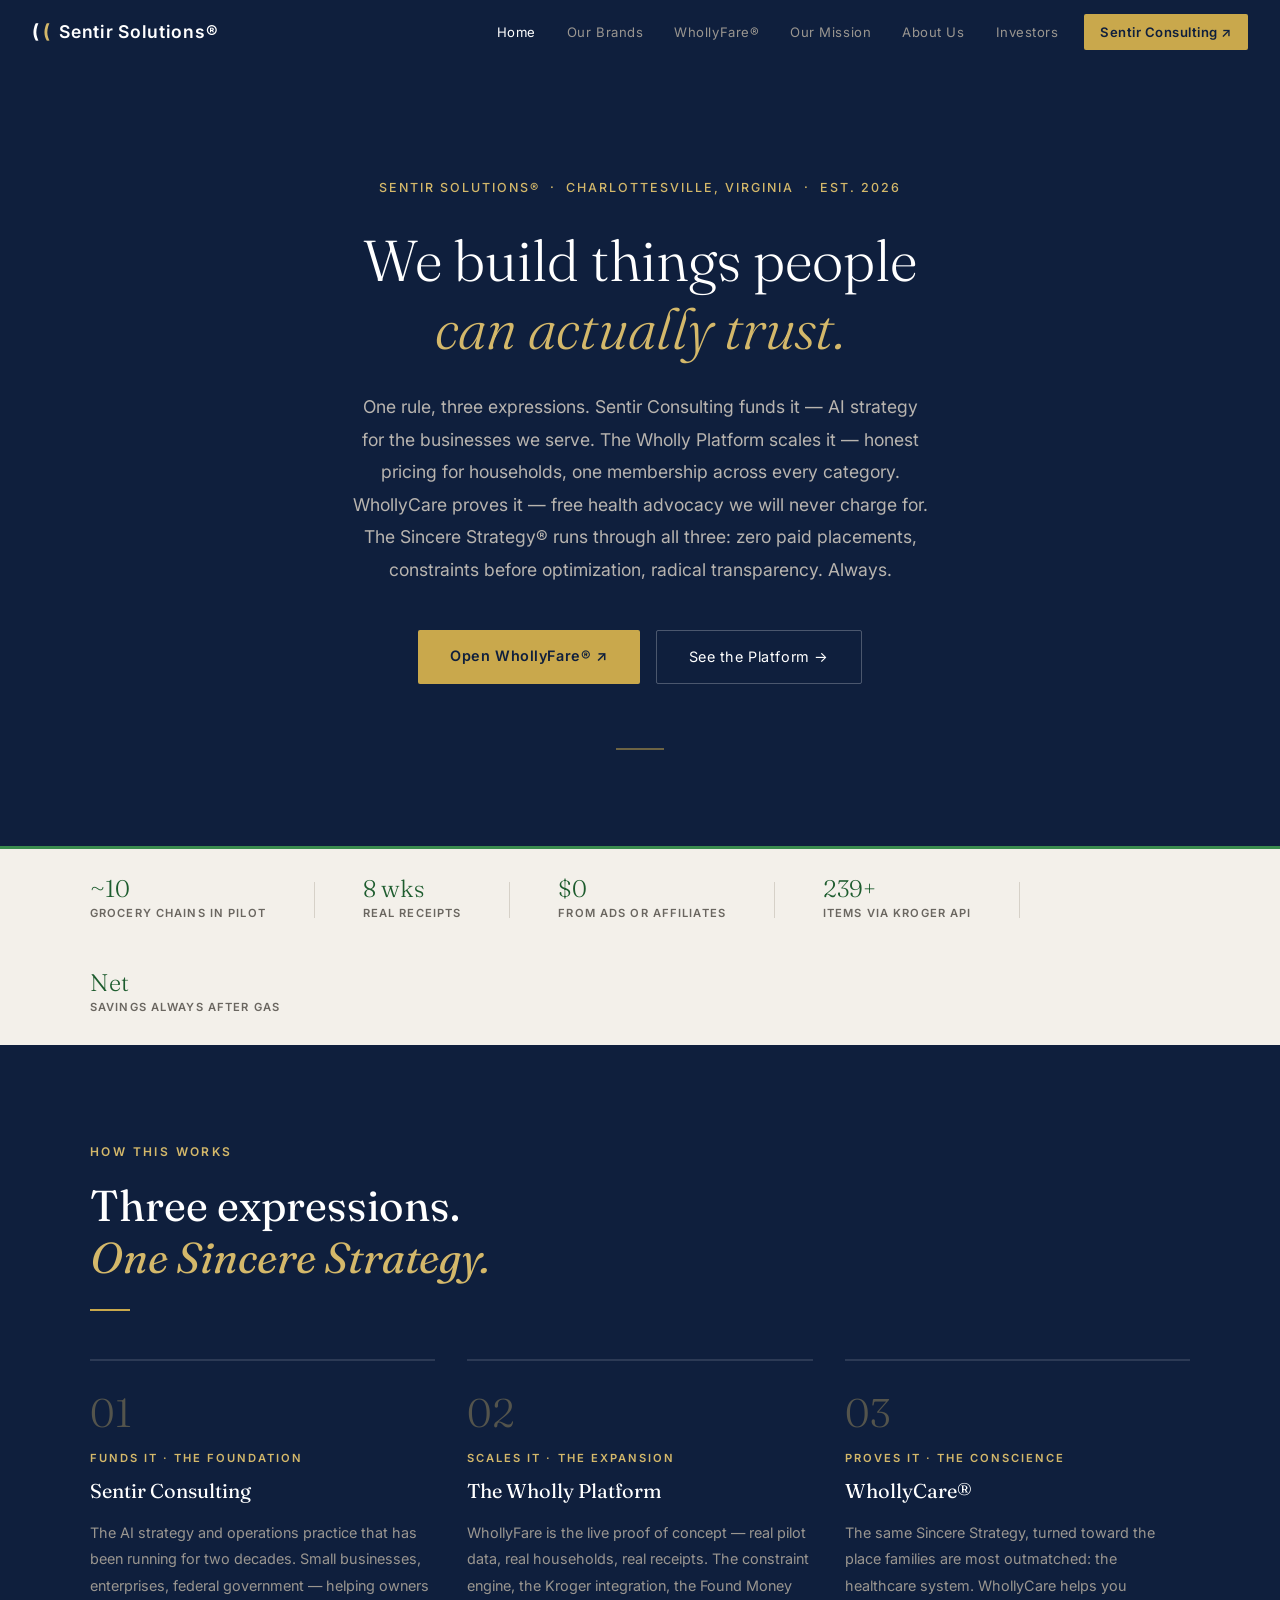
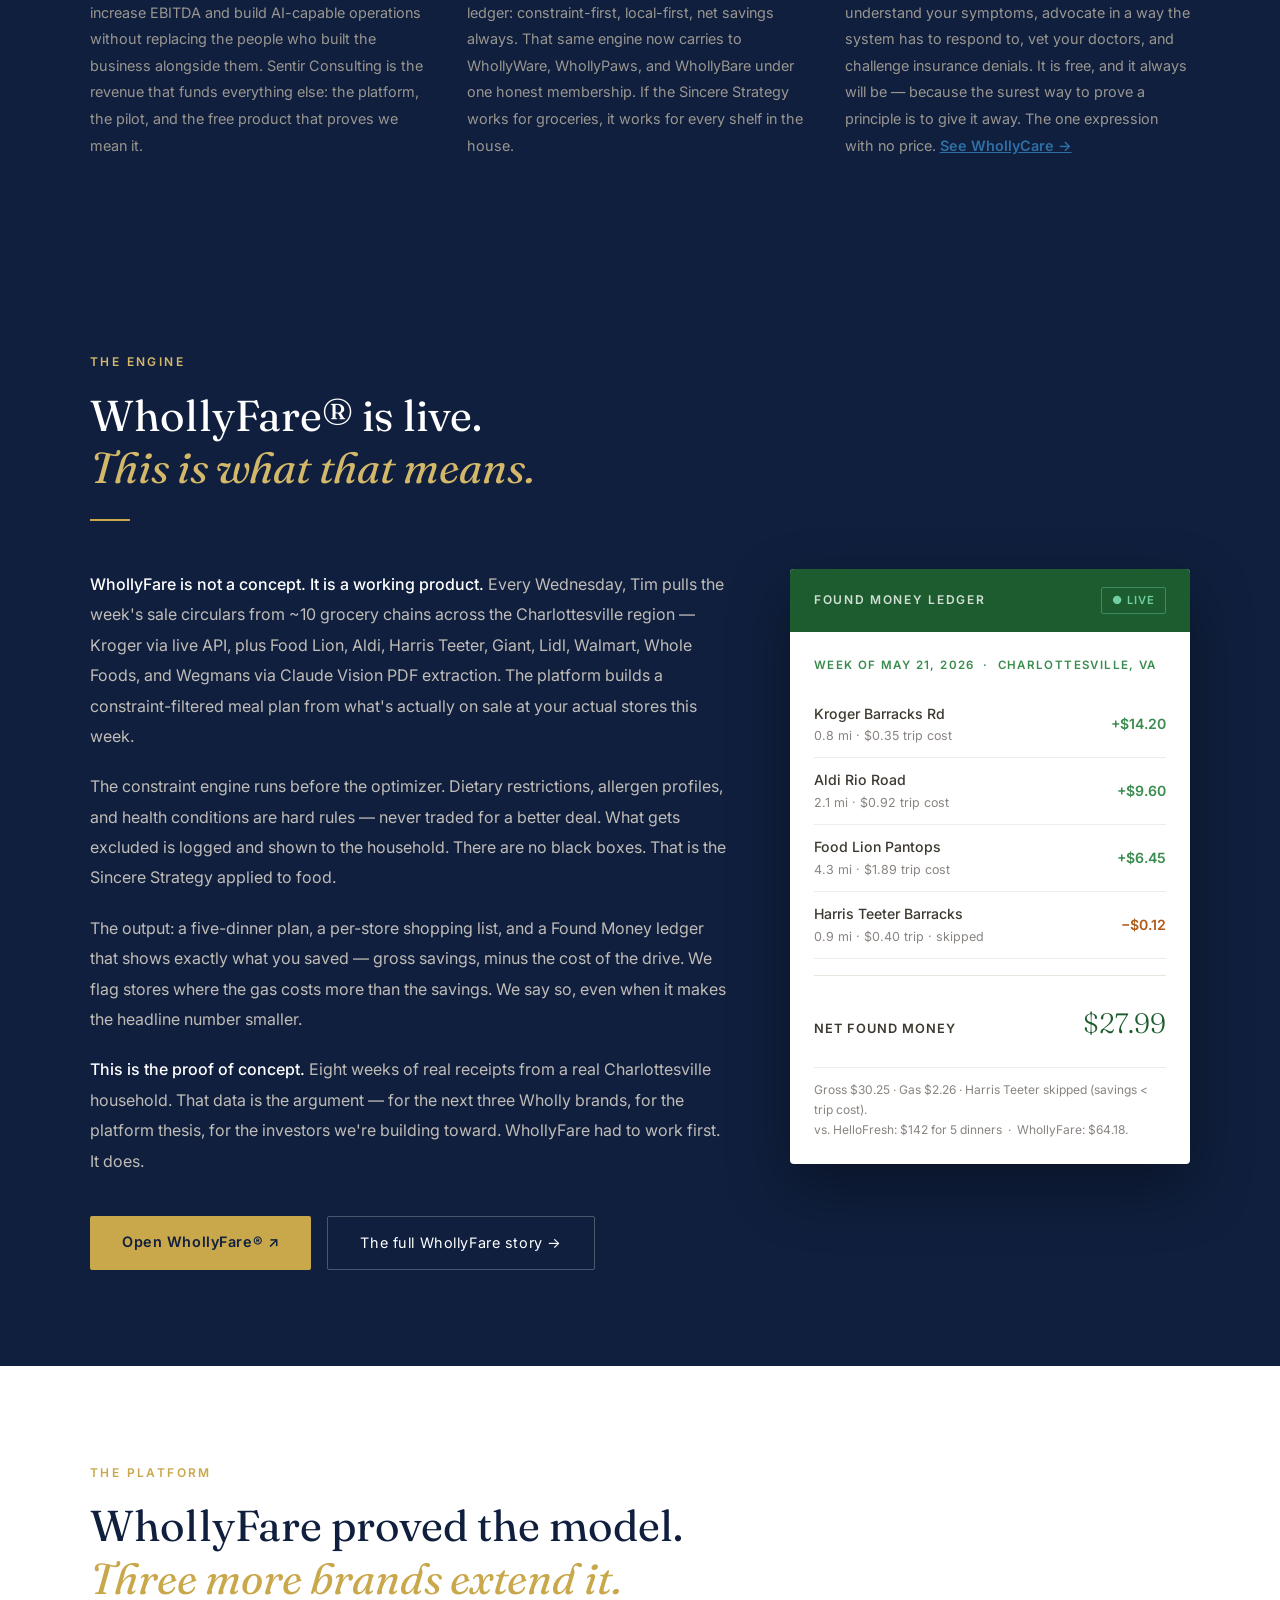
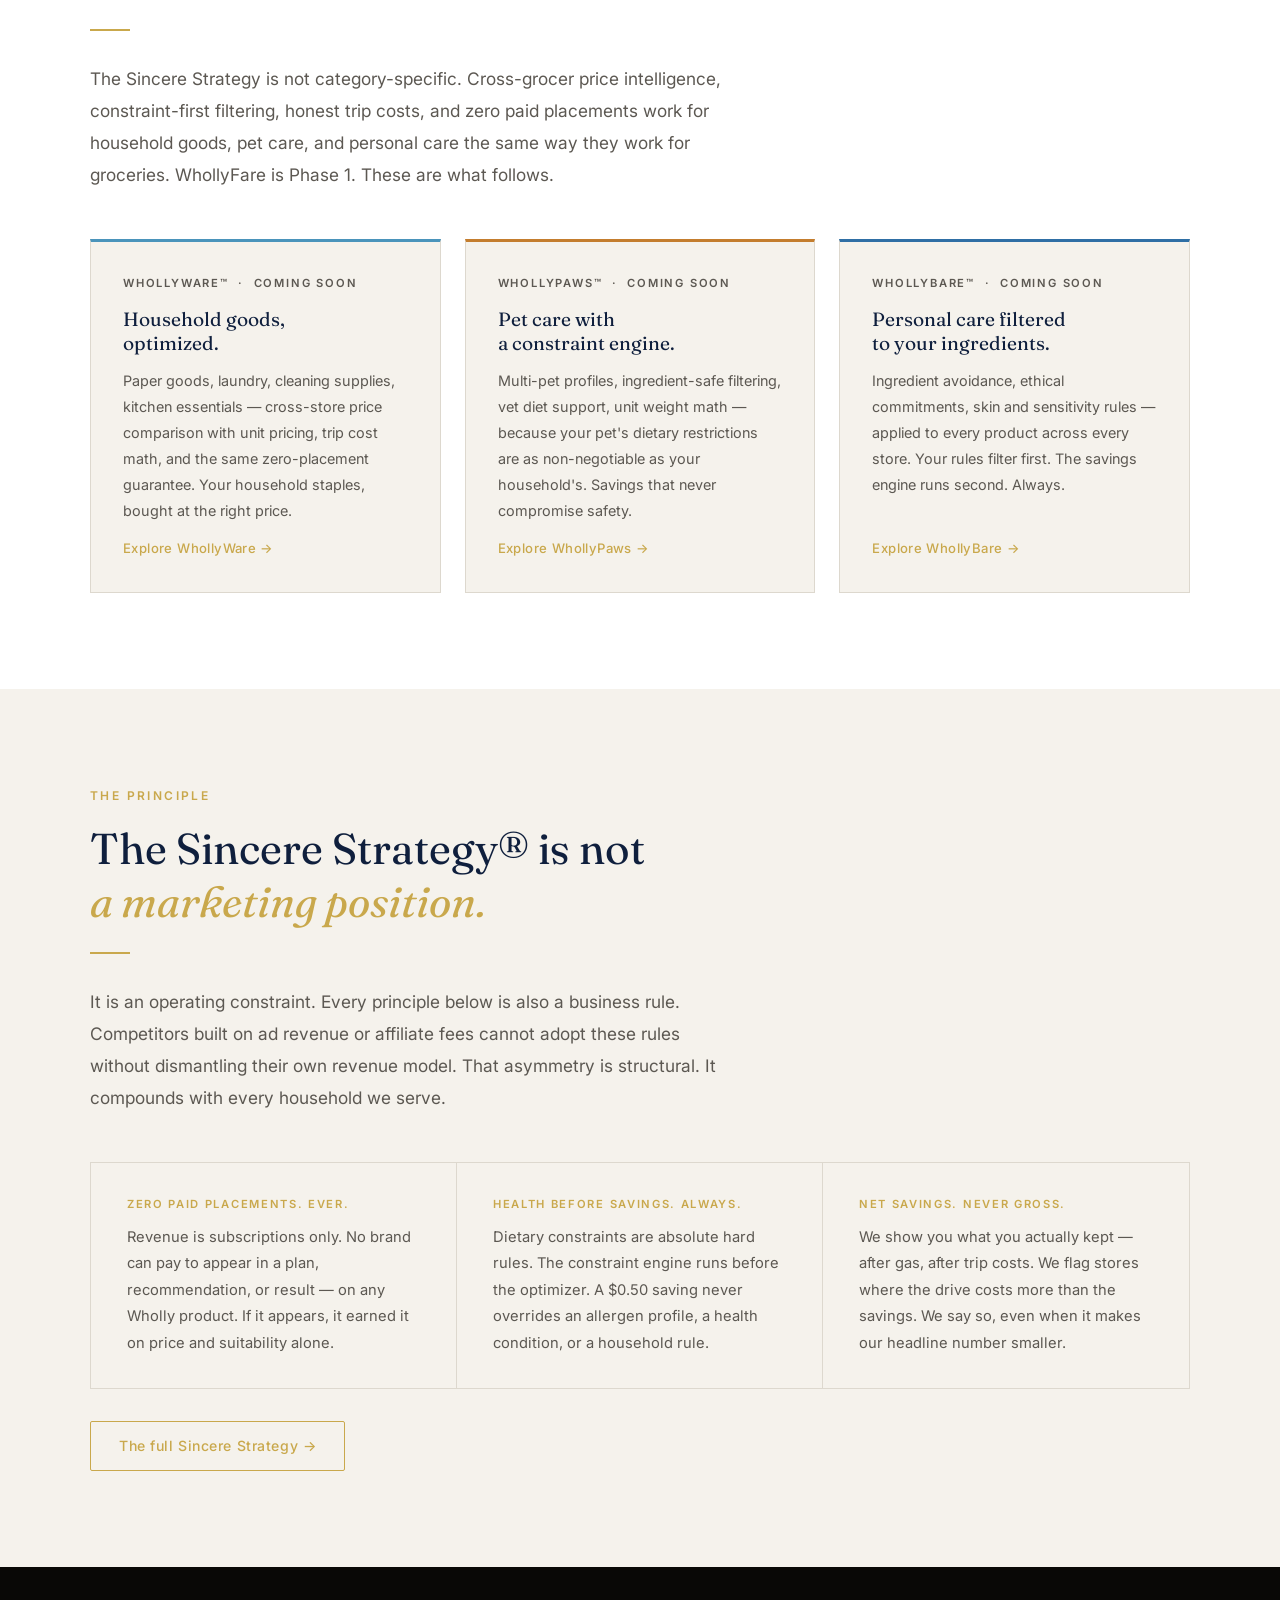
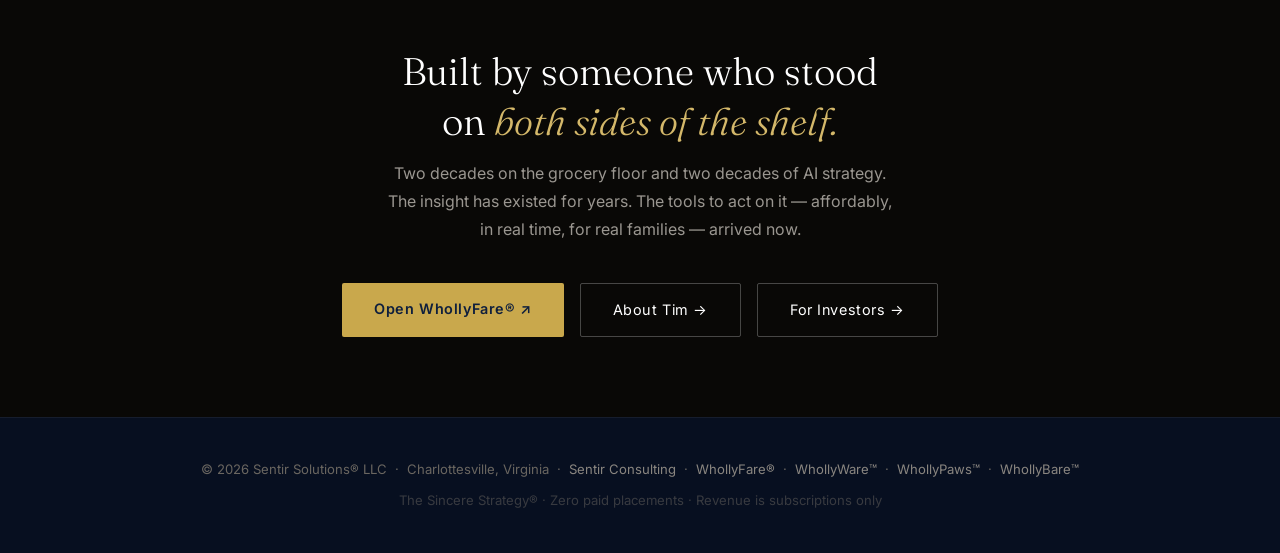
==== commit f2b03388: "Recolor WhollyCare to calm blue (#2F6FA5) across all pages; WhollyBare keeps plum" ====
--- a/index.html
+++ b/index.html
@@ -127,7 +127,7 @@
           <div class="entity-role">Proves It · The Conscience</div>
           <div class="entity-name">WhollyCare®</div>
           <p class="entity-desc">
-            The same Sincere Strategy, turned toward the place families are most outmatched: the healthcare system. WhollyCare helps you understand your symptoms, advocate in a way the system has to respond to, vet your doctors, and challenge insurance denials. It is free, and it always will be — because the surest way to prove a principle is to give it away. The one expression with no price. <a href="whollycare/" target="_blank" rel="noopener" style="color:#1A8FA8;font-weight:600;white-space:nowrap;">See WhollyCare &rarr;</a>
+            The same Sincere Strategy, turned toward the place families are most outmatched: the healthcare system. WhollyCare helps you understand your symptoms, advocate in a way the system has to respond to, vet your doctors, and challenge insurance denials. It is free, and it always will be — because the surest way to prove a principle is to give it away. The one expression with no price. <a href="whollycare/" target="_blank" rel="noopener" style="color:#2F6FA5;font-weight:600;white-space:nowrap;">See WhollyCare &rarr;</a>
           </p>
         </div>
       </div>
@@ -356,7 +356,7 @@
           <!-- Junction → Platform hub -->
           <line x1="480" y1="130" x2="480" y2="168" stroke="#4A4540" stroke-width="1.5"/>
           <!-- Junction → WhollyCare (stands apart, teal) -->
-          <line x1="765" y1="130" x2="765" y2="168" stroke="#1A8FA8" stroke-width="1.5"/>
+          <line x1="765" y1="130" x2="765" y2="168" stroke="#2F6FA5" stroke-width="1.5"/>
           <!-- Platform hub → brand junction -->
           <line x1="480" y1="248" x2="480" y2="290" stroke="#4A4540" stroke-width="1.5"/>
           <!-- Brand horizontal -->
@@ -450,8 +450,8 @@
           <div><div class="tml-name">WhollyBare™</div><div class="tml-sub">Personal Care & Beauty · Coming Soon</div></div>
           <span class="tml-arrow">↗</span>
         </a>
-        <a class="tml-link" href="whollycare/" target="_blank" rel="noopener" style="border-left:3px solid #1A8FA8;">
-          <div><div class="tml-name">WhollyCare®</div><div class="tml-sub" style="color:#1A8FA8;">Health Advocacy · Free, Always · Stands Apart</div></div>
+        <a class="tml-link" href="whollycare/" target="_blank" rel="noopener" style="border-left:3px solid #2F6FA5;">
+          <div><div class="tml-name">WhollyCare®</div><div class="tml-sub" style="color:#2F6FA5;">Health Advocacy · Free, Always · Stands Apart</div></div>
           <span class="tml-arrow">↗</span>
         </a>
       </div>
@@ -590,13 +590,13 @@
       </div>
 
       <!-- WHOLLYCARE — THE PROOF (stands apart from the paid four) -->
-      <div style="background:#081420;border:1px solid rgba(26,143,168,0.25);border-radius:14px;padding:3rem;margin-top:3.5rem;position:relative;overflow:hidden;">
+      <div style="background:#081420;border:1px solid rgba(47,111,165,0.25);border-radius:14px;padding:3rem;margin-top:3.5rem;position:relative;overflow:hidden;">
         <div style="position:relative;z-index:1;">
-          <div style="font-size:0.72rem;font-weight:700;letter-spacing:0.13em;text-transform:uppercase;color:#1A8FA8;margin-bottom:0.9rem;">The Proof &middot; Free, Always &middot; Stands Apart</div>
+          <div style="font-size:0.72rem;font-weight:700;letter-spacing:0.13em;text-transform:uppercase;color:#2F6FA5;margin-bottom:0.9rem;">The Proof &middot; Free, Always &middot; Stands Apart</div>
           <h2 style="font-size:2rem;color:#EAF6F9;margin:0 0 1rem;font-weight:700;line-height:1.25;">WhollyCare&reg; &mdash; the one we'll never charge for.</h2>
           <p style="font-size:1.02rem;color:rgba(234,246,249,0.78);line-height:1.85;max-width:680px;margin:0 0 1rem;">Four brands earn. This one proves we mean it. WhollyCare applies the Sincere Strategy&reg; where families are most outmatched: the healthcare system. It helps you understand your symptoms, advocate in a way the system has to respond to, vet your doctors, and challenge insurance denials. It is free, and it always will be &mdash; the culmination of why Sentir exists.</p>
           <p style="font-size:0.92rem;color:rgba(234,246,249,0.55);line-height:1.8;max-width:680px;margin:0 0 1.75rem;">It does not share the membership, the pricing, or the grouping of the four household brands. It stands on its own &mdash; on purpose.</p>
-          <a href="whollycare/" target="_blank" rel="noopener" style="display:inline-block;background:#1A8FA8;color:#fff;font-weight:600;font-size:0.97rem;padding:0.95rem 1.9rem;border-radius:8px;text-decoration:none;">See WhollyCare &amp; why we built it &rarr;</a>
+          <a href="whollycare/" target="_blank" rel="noopener" style="display:inline-block;background:#2F6FA5;color:#fff;font-weight:600;font-size:0.97rem;padding:0.95rem 1.9rem;border-radius:8px;text-decoration:none;">See WhollyCare &amp; why we built it &rarr;</a>
         </div>
       </div>
     </div>
@@ -1062,12 +1062,12 @@
         </div>
       </div>
       <!-- WHOLLYCARE — the third expression, free -->
-      <div style="background:#081420;border:1px solid rgba(26,143,168,0.25);border-radius:14px;padding:2.5rem;margin-top:3rem;">
-        <p style="font-size:0.75rem;font-weight:700;letter-spacing:0.14em;text-transform:uppercase;color:#1A8FA8;margin-bottom:1rem;">WhollyCare&reg; &middot; The Third Expression &middot; Free, Always</p>
+      <div style="background:#081420;border:1px solid rgba(47,111,165,0.25);border-radius:14px;padding:2.5rem;margin-top:3rem;">
+        <p style="font-size:0.75rem;font-weight:700;letter-spacing:0.14em;text-transform:uppercase;color:#2F6FA5;margin-bottom:1rem;">WhollyCare&reg; &middot; The Third Expression &middot; Free, Always</p>
         <h3 style="font-family:'Fraunces',serif;font-size:1.35rem;font-weight:400;color:#EAF6F9;margin-bottom:1rem;line-height:1.4;">The sincere version<br /><em>of fighting for your health.</em></h3>
         <p style="color:rgba(234,246,249,0.75);line-height:1.8;margin-bottom:0;max-width:680px;">Two of our expressions earn. This one proves we mean it. WhollyCare turns the Sincere Strategy toward the healthcare system &mdash; helping families understand symptoms, advocate in a way the system has to respond to, vet their doctors, and challenge insurance denials. It is free, and it always will be. The surest way to prove a principle is to give it away.</p>
         <div style="margin-top:1.5rem;">
-          <a href="whollycare/" target="_blank" rel="noopener" style="display:inline-block;background:#1A8FA8;color:#fff;font-weight:600;font-size:0.9rem;padding:0.75rem 1.5rem;border-radius:8px;text-decoration:none;">See WhollyCare &rarr;</a>
+          <a href="whollycare/" target="_blank" rel="noopener" style="display:inline-block;background:#2F6FA5;color:#fff;font-weight:600;font-size:0.9rem;padding:0.75rem 1.5rem;border-radius:8px;text-decoration:none;">See WhollyCare &rarr;</a>
         </div>
       </div>
     </div>
@@ -1428,7 +1428,7 @@
     <h1>Three expressions.<br />One founding principle.<br /><em>No compromises.</em></h1>
     <p class="hero-sub">
       This isn't a conglomerate. It's a philosophy with three expressions —
-      a consulting practice that funds it, a consumer platform that scales it, and a free product, <a href="whollycare/" target="_blank" rel="noopener" style="color:#1A8FA8;font-weight:600;text-decoration:none;">WhollyCare®</a>, that proves it —
+      a consulting practice that funds it, a consumer platform that scales it, and a free product, <a href="whollycare/" target="_blank" rel="noopener" style="color:#2F6FA5;font-weight:600;text-decoration:none;">WhollyCare®</a>, that proves it —
       each one reinforcing the others, each one built on the same unbreakable foundation.
     </p>
     <div class="hero-actions">
--- a/css/styles.css
+++ b/css/styles.css
@@ -22,7 +22,7 @@
   --fare-accent:  #3A8C4E;   /* WhollyFare green */
   --ware-accent:  #4A94BB;   /* WhollyWare blue */
   --paws-accent:  #C47D2E;   /* WhollyPaws amber */
-  --care-accent:  #A45AB0;   /* WhollyCare plum */
+  --care-accent:  #2F6FA5;   /* WhollyCare plum */
 }
 
 html { scroll-behavior: smooth; }
@@ -409,7 +409,7 @@
 .brand-fare .brand-card-header  { background: linear-gradient(135deg,#1E3A25 0%,#2C3A2F 100%); border-top: 3px solid var(--fare-accent); }
 .brand-ware .brand-card-header  { background: linear-gradient(135deg,#112A40 0%,#1A3D5C 100%); border-top: 3px solid var(--ware-accent); }
 .brand-paws .brand-card-header  { background: linear-gradient(135deg,#3D2208 0%,#5C3A0E 100%); border-top: 3px solid var(--paws-accent); }
-.brand-care .brand-card-header  { background: linear-gradient(135deg,#2E0A3D 0%,#4A1A5C 100%); border-top: 3px solid var(--care-accent); }
+.brand-care .brand-card-header  { background: linear-gradient(135deg,#11293F 0%,#1C4569 100%); border-top: 3px solid var(--care-accent); }
 
 /* ── PLATFORM THESIS PILLARS ── */
 .platform-grid {
--- a/css/spa.css
+++ b/css/spa.css
@@ -52,7 +52,7 @@
   --fare-accent: #3A8C4E; --fare-lt:     #6FCFA0;
   --ware-dark:   #071624; --ware-mid:    #0D2236; --ware-accent: #4A94BB;
   --paws-dark:   #1E0E04; --paws-mid:    #3D2208; --paws-accent: #C47D2E;
-  --care-dark:   #130420; --care-mid:    #251040; --care-accent: #A45AB0;
+  --care-dark:   #130420; --care-mid:    #251040; --care-accent: #2F6FA5;
 }
 
 .engine-section { background: var(--dark); padding: 6rem 2rem; }
@@ -92,7 +92,7 @@
 .platform-card { border: 1px solid var(--border); border-top: 3px solid var(--accent); background: var(--bg); padding: 2rem; display: flex; flex-direction: column; gap: 0.85rem; }
 .platform-card.ware { border-top-color: #4A94BB; }
 .platform-card.paws { border-top-color: #C47D2E; }
-.platform-card.care { border-top-color: #A45AB0; }
+.platform-card.care { border-top-color: #2F6FA5; }
 .platform-tag { font-size: 0.7rem; font-weight: 600; letter-spacing: 0.16em; text-transform: uppercase; color: var(--muted); }
 .platform-card h3 { font-family: 'Fraunces', serif; font-size: 1.2rem; font-weight: 400; color: var(--dark); line-height: 1.25; margin: 0; }
 .platform-card p { font-size: 0.9rem; color: var(--muted); line-height: 1.8; flex: 1; }
@@ -149,9 +149,9 @@
 .on-fare .on-visit { color: #6FCFA0; } .on-ware .on-visit { color: #7FB8D4; }
 .on-paws .on-visit { color: #E0A86A; } .on-care .on-visit { color: #C98AD4; }
 /* WhollyCare — stands apart: own branch off the root, free, teal */
-.on-whollycare { left: 74%; top: 36.52%; width: 22%; height: 17.39%; background: #081420; border: 1px solid rgba(26,143,168,0.4); border-top: 2px solid #1A8FA8; }
-.on-whollycare .on-status { color: #1A8FA8; } .on-whollycare .on-label { color: #EAF6F9; }
-.on-whollycare .on-sub { color: rgba(234,246,249,0.6); opacity: 1; } .on-whollycare .on-visit { color: #1A8FA8; }
+.on-whollycare { left: 74%; top: 36.52%; width: 22%; height: 17.39%; background: #081420; border: 1px solid rgba(47,111,165,0.4); border-top: 2px solid #2F6FA5; }
+.on-whollycare .on-status { color: #2F6FA5; } .on-whollycare .on-label { color: #EAF6F9; }
+.on-whollycare .on-sub { color: rgba(234,246,249,0.6); opacity: 1; } .on-whollycare .on-visit { color: #2F6FA5; }
 .tree-hint { text-align: center; font-size: 0.8rem; color: var(--muted); margin-top: 1.25rem; }
 .tree-mobile-list { display: none; flex-direction: column; gap: 0.75rem; margin-top: 2rem; }
 .tml-link { display: flex; align-items: center; justify-content: space-between; padding: 1rem 1.25rem; background: var(--bg); border: 1px solid var(--border); text-decoration: none; border-radius: 2px; transition: background 0.15s; }
